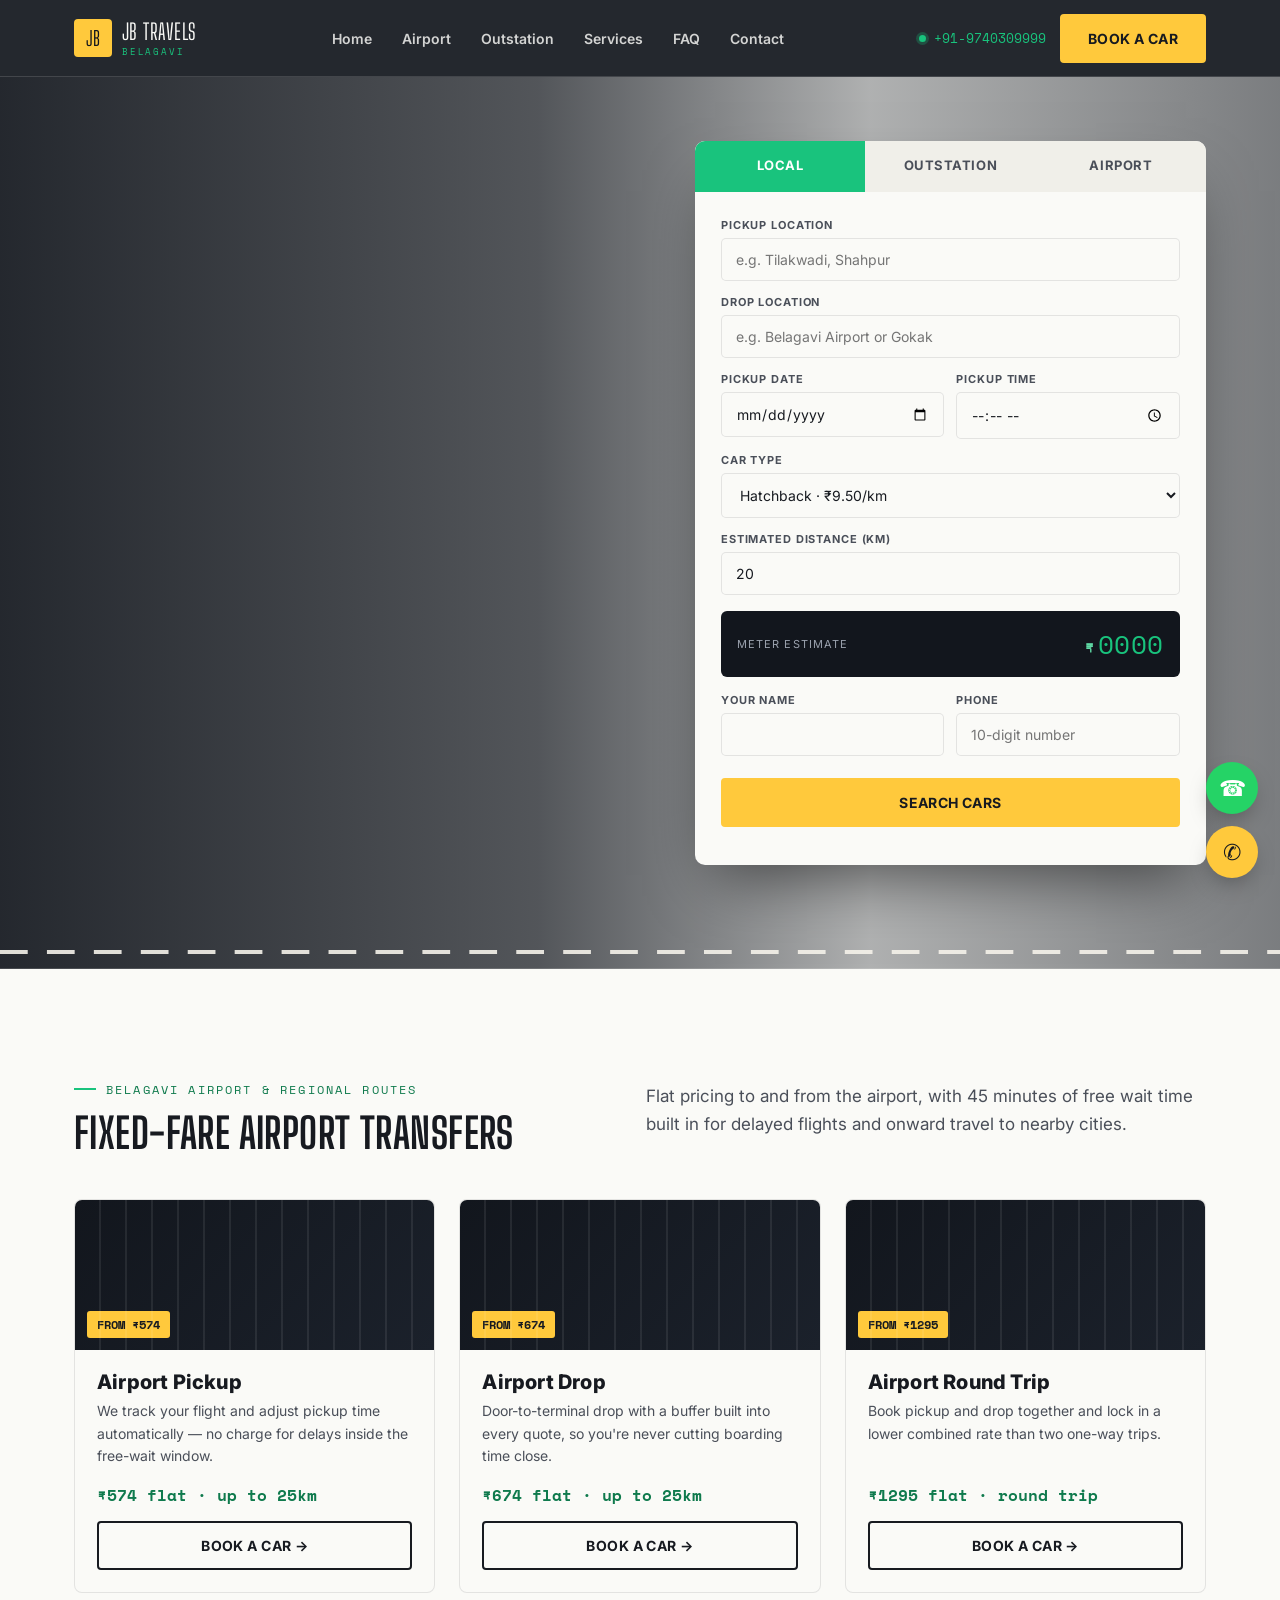
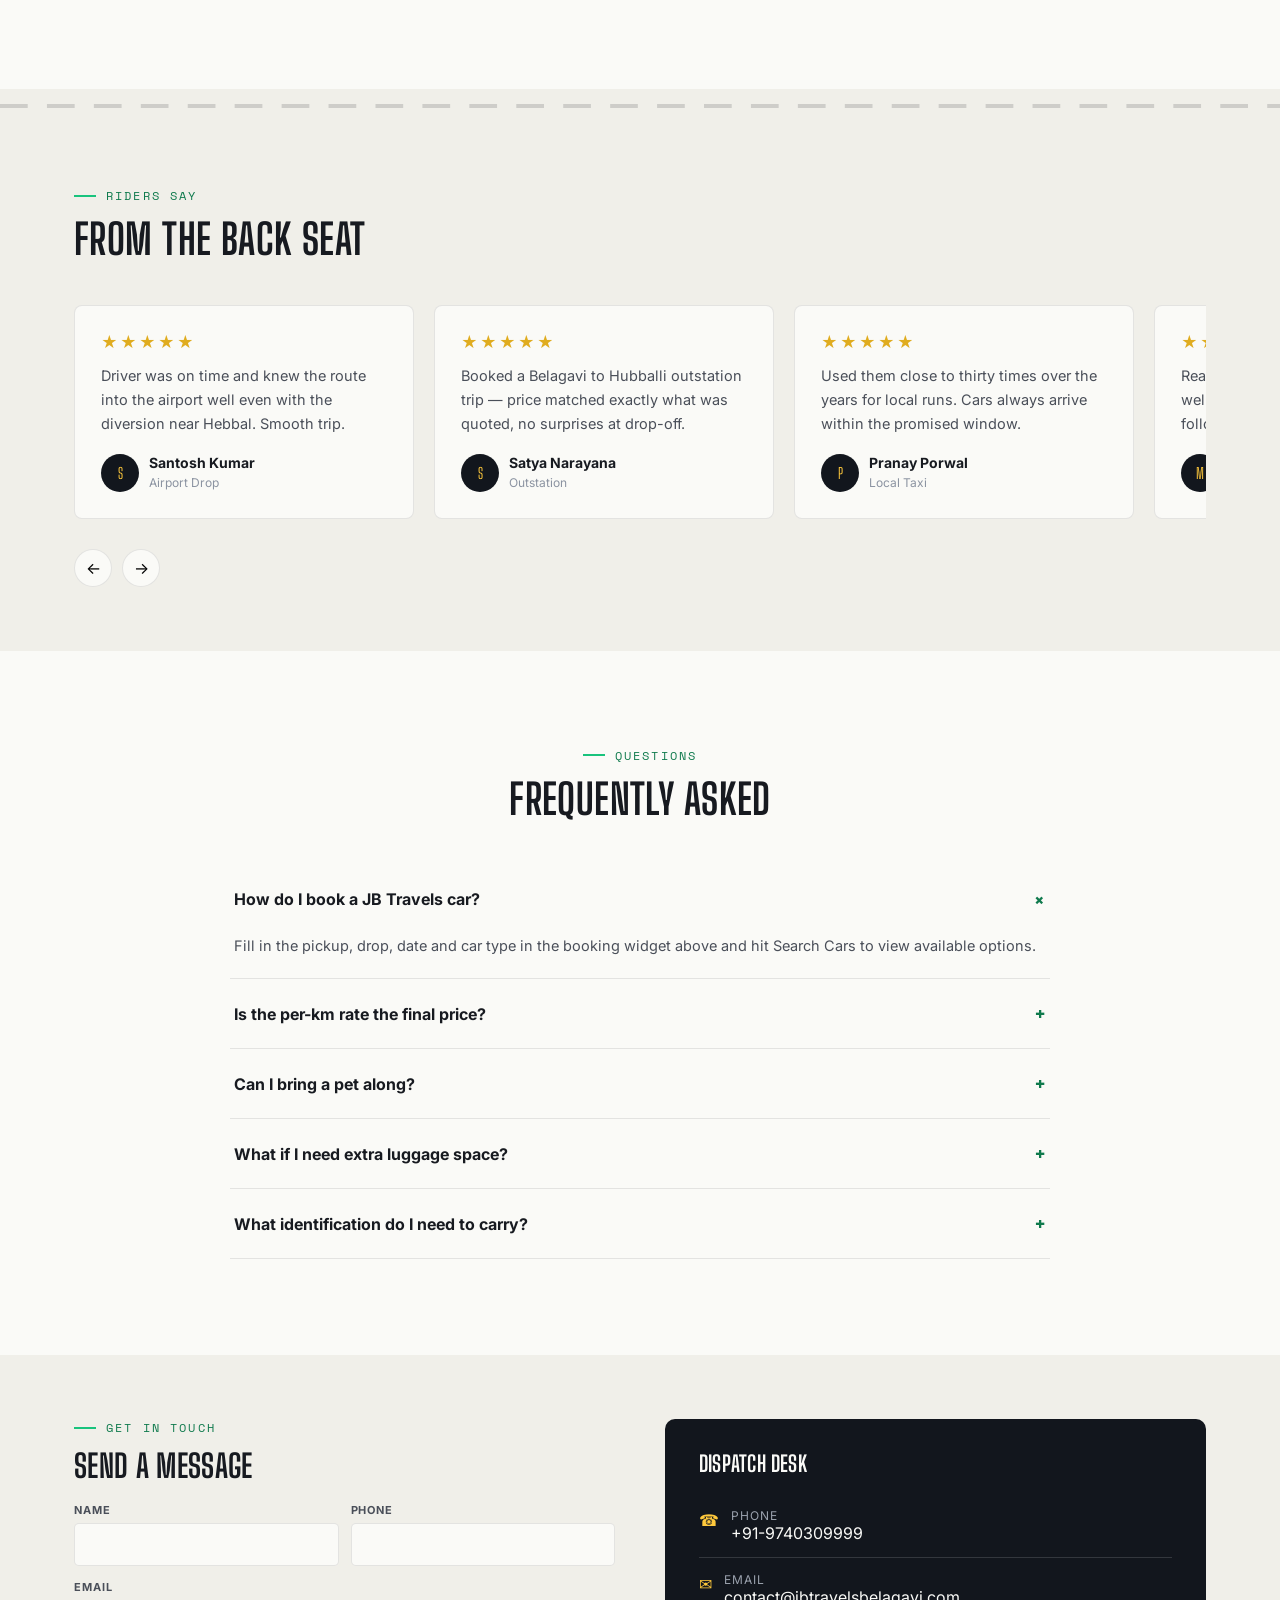
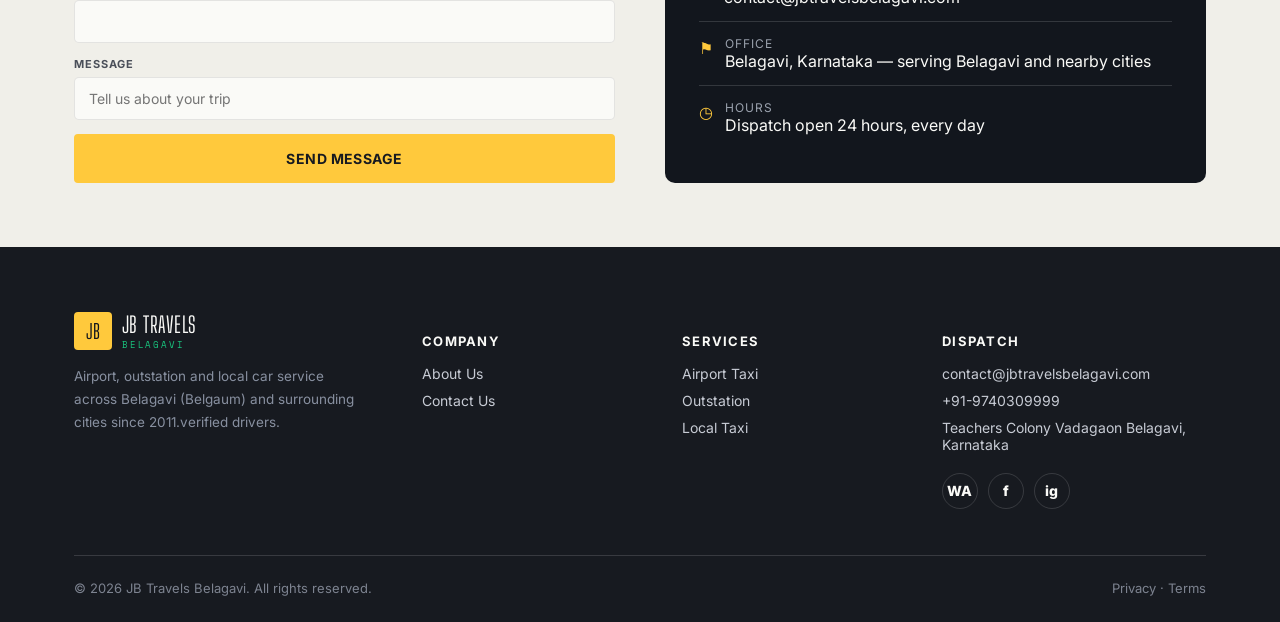
==== index.html @ 59aa7890 "pages created" ====
<!DOCTYPE html>
<html lang="en">
<head>
<meta charset="UTF-8">
<meta name="viewport" content="width=device-width, initial-scale=1.0">
<title>JB Travels Belagavi — Airport, Outstation &amp; Local Car Service in Belagavi (Belgaum)</title>
<meta name="description" content="Book reliable airport pickup &amp; drop, outstation car rides and local travel across Belagavi (Belgaum) and nearby cities like Gokak, Nipani, Khanapur, Hubballi and Dharwad.">
<link rel="preconnect" href="https://fonts.googleapis.com">
<link href="https://fonts.googleapis.com/css2?family=Big+Shoulders+Display:wght@600;800&family=Inter:wght@400;500;600;700;800&family=Space+Mono:wght@400;700&display=swap" rel="stylesheet">
<link rel="stylesheet" href="assets/css/app.css">
</head>
<body>

<!-- ===================== HEADER ===================== -->
<header class="site-header">
  <div class="wrap">
    <a class="logo" href="#top">
      <span class="mark">JB</span>
      <span class="word">JB TRAVELS <small>BELAGAVI</small></span>
    </a>
    <nav class="nav-links" id="navLinks">
      <a href="#top">Home</a>
      <a href="#airport">Airport</a>
      <a href="#outstation">Outstation</a>
      <!-- <a href="#fleet">Fleet</a>
      <a href="#offers">Offers</a> -->
      <a href="pages/services.html">Services</a>
      <a href="pages/faq.html">FAQ</a>
      <a href="pages/contact.html">Contact</a>
    </nav>
    <div class="header-cta">
      <div class="phone-pill"><span class="dot"></span> +91-9740309999</div>
      <a class="btn btn-yellow" href="#book">Book a Car</a>
    </div>
    <button class="nav-toggle" id="navToggle" aria-label="Toggle menu">☰</button>
  </div>
</header>

<!-- ===================== HERO / BOOKING METER ===================== -->
 <section class="hero" id="top">
  <div class="wrap hero-grid">
    <div> 
      <!-- <div class="eyebrow" style="color:var(--yellow)">Since 2011 · Belagavi &amp; nearby cities</div>
      <h1>Every ride, <em>comfortably</em> priced. Nothing hidden.</h1>
      <p class="lede">Airport transfers, outstation trips and local car rides across Belagavi (Belgaum) and nearby cities — priced by the kilometre, tracked door to door, driven by people who know the region.</p>
      <div style="display:flex; gap:14px; flex-wrap:wrap;">
        <a href="#book" class="btn btn-yellow">Get a Fare Estimate</a>
        <a href="tel:08046844684" class="btn btn-ghost on-dark">Call Dispatch →</a>
      </div>
      <div class="hero-stats">
        <div><strong>13+</strong><span>Years on the road</span></div>
        <div><strong>240k+</strong><span>Trips completed</span></div>
        <div><strong>24×7</strong><span>Dispatch &amp; support</span></div>
      </div> -->
    </div> 

    <div class="meter-card" id="book">
      <div class="meter-tabs" id="meterTabs">
        <button class="active" data-tab="local">Local</button>
        <button data-tab="outstation">Outstation</button>
        <button data-tab="airport">Airport</button>
      </div>
      <form class="meter-body" id="bookingForm">
        <input type="hidden" name="trip_type" id="tripType" value="local">

        <div class="field">
          <label for="pickup">Pickup location</label>
          <input type="text" id="pickup" name="pickup" placeholder="e.g. Tilakwadi, Shahpur" required>
        </div>
        <div class="field">
          <label for="drop">Drop location</label>
          <input type="text" id="drop" name="drop" placeholder="e.g. Belagavi Airport or Gokak" required>
        </div>
        <div class="field-row">
          <div class="field">
            <label for="date">Pickup date</label>
            <input type="date" id="date" name="date" required>
          </div>
          <div class="field">
            <label for="time">Pickup time</label>
            <input type="time" id="time" name="time" required>
          </div>
        </div>
        <div class="field">
          <label for="cabType">Car type</label>
          <select id="cabType" name="cab_type">
            <option value="hatchback">Hatchback · ₹9.50/km</option>
            <option value="sedan">Sedan · ₹10.50/km</option>
            <option value="suv">SUV · ₹16.00/km</option>
          </select>
        </div>
        <div class="field">
          <label for="km">Estimated distance (km)</label>
          <input type="number" id="km" name="km" min="1" placeholder="e.g. 32" value="20">
        </div>

        <div class="fare-readout">
          <span class="label">Meter estimate</span>
          <span class="digits" id="fareDigits">0000</span>
        </div>

        <div class="field-row">
          <div class="field"><label for="name">Your name</label><input type="text" id="name" name="name" required></div>
          <div class="field"><label for="phone">Phone</label><input type="tel" id="phone" name="phone" pattern="[0-9]{10}" placeholder="10-digit number" required></div>
        </div>

        <div class="booking-actions">
          <button type="button" id="searchCars" class="btn btn-yellow btn-block">SEARCH CARS</button>
        </div>
        <div class="form-msg" id="bookingMsg"></div>
        <div id="searchResults" style="margin-top:14px;"></div>
      </form>
    </div>
  </div>

  <div class="road-divider">
    <svg preserveAspectRatio="none" viewBox="0 0 1200 34"><line x1="0" y1="17" x2="1200" y2="17" stroke="#f5f2ea" stroke-width="4" stroke-dasharray="26 18" opacity="0.9"/></svg>
  </div>
</section>

<!-- ===================== USP STRIP ===================== -->
<!-- <section class="usp-strip">
  <div class="wrap usp-grid">
    <div class="usp-item">
      <div class="num">01</div>
      <h4>Verified drivers</h4>
      <p>Every driver passes a police background check and route-knowledge screening before they get behind the wheel.</p>
    </div>
    <div class="usp-item">
      <div class="num">02</div>
      <h4>Pay for the road, not the guess</h4>
      <p>Fares are calculated on actual kilometres travelled — no surge pricing, no last-minute add-ons.</p>
    </div>
    <div class="usp-item">
      <div class="num">03</div>
      <h4>Tracked, every kilometre</h4>
      <p>Live location sharing and a 24×7 dispatch line, so someone always knows exactly where your ride is.</p>
    </div>
  </div>
</section> -->

<!-- ===================== AIRPORT ROUTES ===================== -->
<section class="section" id="airport">
  <div class="wrap">
    <div class="section-head">
      <div>
        <div class="eyebrow">Belagavi Airport &amp; regional routes</div>
        <h2>Fixed-fare airport transfers</h2>
      </div>
      <p class="lede">Flat pricing to and from the airport, with 45 minutes of free wait time built in for delayed flights and onward travel to nearby cities.</p>
    </div>
    <div class="route-grid">
      <div class="route-card">
        <div class="thumb"><span class="tag">FROM ₹574</span></div>
        <div class="body">
          <h3>Airport Pickup</h3>
          <p>We track your flight and adjust pickup time automatically — no charge for delays inside the free-wait window.</p>
          <div class="price">₹574 flat · up to 25km</div>
          <a class="btn btn-ghost" href="#book">Book a Car →</a>
        </div>
      </div>
      <div class="route-card">
        <div class="thumb"><span class="tag">FROM ₹674</span></div>
        <div class="body">
          <h3>Airport Drop</h3>
          <p>Door-to-terminal drop with a buffer built into every quote, so you're never cutting boarding time close.</p>
          <div class="price">₹674 flat · up to 25km</div>
          <a class="btn btn-ghost" href="#book">Book a Car →</a>
        </div>
      </div>
      <div class="route-card">
        <div class="thumb"><span class="tag">FROM ₹1295</span></div>
        <div class="body">
          <h3>Airport Round Trip</h3>
          <p>Book pickup and drop together and lock in a lower combined rate than two one-way trips.</p>
          <div class="price">₹1295 flat · round trip</div>
          <a class="btn btn-ghost" href="#book">Book a Car →</a>
        </div>
      </div>
    </div>
  </div>
</section>

<div class="road-divider" style="background:var(--paper-2)">
  <svg preserveAspectRatio="none" viewBox="0 0 1200 34"><line x1="0" y1="17" x2="1200" y2="17" stroke="#12161d" stroke-width="4" stroke-dasharray="26 18" opacity="0.15"/></svg>
</div>

<!-- ===================== HOW WE SERVE ===================== -->
<!-- <section class="section section-tight" style="background:var(--paper-2)">
  <div class="wrap">
    <div class="section-head">
      <div><div class="eyebrow">Four steps, in order</div><h2>How a JB Travels booking runs</h2></div>
    </div>
    <div class="serve-list">
      <div class="serve-item"><h4>Quote the fare</h4><p>Enter pickup, drop and car type — the meter above shows an estimate before you confirm anything.</p></div>
      <div class="serve-item"><h4>Confirm &amp; get a driver</h4><p>A verified driver is assigned and their number is shared with you within minutes.</p></div>
      <div class="serve-item"><h4>Track the ride</h4><p>Share your live trip link with family — dispatch can see the route in real time too.</p></div>
      <div class="serve-item"><h4>Pay what the meter shows</h4><p>Settle by cash, UPI or card for exactly the distance travelled. No renegotiating at the door.</p></div>
    </div>
  </div>
</section> -->

<!-- ===================== FLEET ===================== -->
<!-- <section class="section" id="fleet">
  <div class="wrap">
    <div class="section-head">
      <div><div class="eyebrow">The fleet</div><h2>Pick a car for the trip</h2></div>
      <p class="lede">Three classes, one transparent per-kilometre rate on each.</p>
    </div>
    <div class="fleet-grid">
      <div class="plate-card">
        <span class="silhouette">01</span>
        <h3>Hatchback</h3>
        <p>Nimble city car for solo travellers or a couple, best suited to short local hops.</p>
        <div class="rate"><span class="amt">₹9.50</span><span class="per">per km</span></div>
      </div>
      <div class="plate-card">
        <span class="silhouette">02</span>
        <h3>Sedan</h3>
        <p>Room for four with luggage — the standard pick for airport runs and family outings.</p>
        <div class="rate"><span class="amt">₹10.50</span><span class="per">per km</span></div>
      </div>
      <div class="plate-card">
        <span class="silhouette">03</span>
        <h3>SUV</h3>
        <p>Seats up to seven with generous boot space — built for group outstation trips.</p>
        <div class="rate"><span class="amt">₹16.00</span><span class="per">per km</span></div>
      </div>
    </div>
  </div>
</section> -->

<!-- ===================== OFFERS / PACKAGES ===================== -->
<!-- <section class="section section-tight" style="background:var(--paper-2)" id="offers">
  <div class="wrap">
    <div class="section-head">
      <div><div class="eyebrow">Plans &amp; packages</div><h2>Ways to save on the road</h2></div>
    </div>
    <div class="offer-grid">
      <div class="offer-card">
        <div class="img" style="background-image:linear-gradient(135deg,#1b212b,#12161d)"><span class="ribbon">SAVE ₹3,600</span></div>
        <div class="body">
          <h3>Outstation, one permit charge</h3>
          <p>Book a one-way outstation trip and we absorb the return-permit cost that other operators pass on to you.</p>
          <a class="btn btn-ghost" href="#outstation">See routes →</a>
        </div>
      </div>
      <div class="offer-card">
        <div class="img" style="background-image:linear-gradient(135deg,#1b212b,#12161d)"><span class="ribbon">EARLY BIRD</span></div>
        <div class="body">
          <h3>Airport rides, 4–7:45 AM</h3>
          <p>One-way trips from the airport within 35km start from ₹475 during the early-morning window.</p>
          <a class="btn btn-ghost" href="#airport">See fares →</a>
        </div>
      </div>
      <div class="offer-card">
        <div class="img" style="background-image:linear-gradient(135deg,#1b212b,#12161d)"><span class="ribbon">WEEKENDER</span></div>
        <div class="body">
          <h3>Holiday packages</h3>
          <p>Round-trip outstation packages to nearby towns and cities around Belagavi, priced up front.</p>
          <a class="btn btn-ghost" href="#outstation">Plan a trip →</a>
        </div>
      </div>
    </div>
  </div>
</section> -->

<!-- ===================== ABOUT + ADVANTAGE ===================== -->
<!-- <section class="section" id="outstation">
  <div class="wrap about-grid">
    <div class="about-art">
      <div class="meterface">
        <span class="big" id="aboutMeter">240,318</span>
        <span class="small">Trips on the meter since 2011</span>
      </div>
    </div>
    <div>
      <div class="eyebrow">Who's driving</div>
      <h2 style="font-size:36px; text-transform:uppercase;">Belagavi's car service, run like it should be</h2>
      <p class="lede" style="max-width:none; margin-top:16px;">JB Travels Belagavi has been moving people across Belagavi and the surrounding cities since 2011 — hatchbacks, sedans and SUVs, driven by locals who know the routes, the towns and the road conditions. We built the business around one idea: the fare on the meter is the fare you pay.</p>
      <div class="adv-grid">
        <div class="adv-chip"><span class="tick">✓</span> Flexi pricing</div>
        <div class="adv-chip"><span class="tick">✓</span> Transparent billing</div>
        <div class="adv-chip"><span class="tick">✓</span> No hidden charges</div>
        <div class="adv-chip"><span class="tick">✓</span> 24×7 dispatch</div>
        <div class="adv-chip"><span class="tick">✓</span> Live trip tracking</div>
        <div class="adv-chip"><span class="tick">✓</span> Free cancellation</div>
      </div>
    </div>
  </div>
</section> -->

<!-- ===================== TESTIMONIALS ===================== -->
<section class="section section-tight" style="background:var(--paper-2)">
  <div class="wrap">
    <div class="section-head"><div><div class="eyebrow">Riders say</div><h2>From the back seat</h2></div></div>
    <div class="testi-track" id="testiTrack">
      <div class="testi-card"><div class="stars">★★★★★</div><p>Driver was on time and knew the route into the airport well even with the diversion near Hebbal. Smooth trip.</p><div class="who"><div class="avatar">S</div><div><strong>Santosh Kumar</strong><span>Airport Drop</span></div></div></div>
      <div class="testi-card"><div class="stars">★★★★★</div><p>Booked a Belagavi to Hubballi outstation trip — price matched exactly what was quoted, no surprises at drop-off.</p><div class="who"><div class="avatar">S</div><div><strong>Satya Narayana</strong><span>Outstation</span></div></div></div>
      <div class="testi-card"><div class="stars">★★★★★</div><p>Used them close to thirty times over the years for local runs. Cars always arrive within the promised window.</p><div class="who"><div class="avatar">P</div><div><strong>Pranay Porwal</strong><span>Local Taxi</span></div></div></div>
      <div class="testi-card"><div class="stars">★★★★★</div><p>Reasonable pricing and the driver was well mannered — the support team followed up after the ride too.</p><div class="who"><div class="avatar">M</div><div><strong>Meghana Gowda</strong><span>Local Taxi</span></div></div></div>
    </div>
    <div class="testi-nav">
      <button id="testiPrev" aria-label="Previous">←</button>
      <button id="testiNext" aria-label="Next">→</button>
    </div>
  </div>
</section>

<!-- ===================== FAQ ===================== -->
<section class="section" id="faq">
  <div class="wrap">
    <div class="section-head center" style="display:block;">
      <div class="eyebrow" style="justify-content:center;">Questions</div>
      <h2>Frequently asked</h2>
    </div>
    <div class="faq-list" id="faqList">
      <div class="faq-item open">
        <button class="faq-q">How do I book a JB Travels car?<span class="plus">+</span></button>
        <div class="faq-a"><p>Fill in the pickup, drop, date and car type in the booking widget above and hit Search Cars to view available options.</p></div>
      </div>
      <div class="faq-item">
        <button class="faq-q">Is the per-km rate the final price?<span class="plus">+</span></button>
        <div class="faq-a"><p>Yes for local and outstation trips billed by distance. Airport pickup, drop and round-trip routes are flat-fare and shown up front on the Airport section.</p></div>
      </div>
      <div class="faq-item">
        <button class="faq-q">Can I bring a pet along?<span class="plus">+</span></button>
        <div class="faq-a"><p>Small pets are welcome — just mention it while booking so we can assign a car and driver comfortable with that.</p></div>
      </div>
      <div class="faq-item">
        <button class="faq-q">What if I need extra luggage space?<span class="plus">+</span></button>
        <div class="faq-a"><p>Let dispatch know ahead of time and we'll assign an SUV or a sedan with a roof carrier for the trip.</p></div>
      </div>
      <div class="faq-item">
        <button class="faq-q">What identification do I need to carry?<span class="plus">+</span></button>
        <div class="faq-a"><p>Any valid government-issued photo ID is accepted for outstation and airport trips.</p></div>
      </div>
    </div>
  </div>
</section>

<!-- ===================== CONTACT ===================== -->
<section class="section section-tight" style="background:var(--paper-2)" id="contact">
  <div class="wrap contact-grid">
    <div>
      <div class="eyebrow">Get in touch</div>
      <h2 style="font-size:32px; text-transform:uppercase; margin-bottom:20px;">Send a message</h2>
      <form class="contact-form" id="contactForm">
        <div class="field-row">
          <div class="field"><label for="cName">Name</label><input type="text" id="cName" name="name" required></div>
          <div class="field"><label for="cPhone">Phone</label><input type="tel" id="cPhone" name="phone" pattern="[0-9]{10}" required></div>
        </div>
        <div class="field"><label for="cEmail">Email</label><input type="email" id="cEmail" name="email" required></div>
        <div class="field"><label for="cMsg">Message</label><input type="text" id="cMsg" name="message" placeholder="Tell us about your trip" required></div>
        <button type="submit" class="btn btn-yellow btn-block">Send Message</button>
        <div class="form-msg" id="contactMsg"></div>
      </form>
    </div>
    <div class="contact-info">
      <h3>Dispatch desk</h3>
      <div class="row"><span class="ic">☎</span><div><span>Phone</span>+91-9740309999</div></div>
      <div class="row"><span class="ic">✉</span><div><span>Email</span>contact@jbtravelsbelagavi.com</div></div>
      <div class="row"><span class="ic">⚑</span><div><span>Office</span>Belagavi, Karnataka — serving Belagavi and nearby cities</div></div>
      <div class="row"><span class="ic">◷</span><div><span>Hours</span>Dispatch open 24 hours, every day</div></div>
    </div>
  </div>
</section>

<!-- ===================== FOOTER ===================== -->
<footer class="site-footer">
  <div class="wrap">
    <div class="footer-grid">
      <div>
        <a class="logo" href="#top" style="margin-bottom:14px;">
          <span class="mark">JB</span><span class="word">JB TRAVELS<small>BELAGAVI</small></span>
        </a>
        <p style="font-size:13.5px; color:#8890a0; line-height:1.7; max-width:280px;">Airport, outstation and local car service across Belagavi (Belgaum) and surrounding cities since 2011.verified drivers.</p>
      </div>
      <div>
        <h5>Company</h5>
        <ul><li><a href="pages/about.html">About Us</a></li><li><a href="pages/contact.html">Contact Us</a></li></ul>
      </div>
      <div>
        <h5>Services</h5>
        <ul><li><a href="pages/services.html#airport-taxi">Airport Taxi</a></li><li><a href="pages/services.html#outstation-cabs">Outstation</a></li><li><a href="pages/services.html#local-cabs">Local Taxi</a></li></ul>
      </div>
      <div>
        <h5>Dispatch</h5>
        <ul>
          <li>contact@jbtravelsbelagavi.com</li>
          <li><a href="tel:+919740309999">+91-9740309999</a></li>
          <li>Teachers Colony Vadagaon Belagavi, Karnataka</li>
        </ul>
      </div>
    </div>
    <div class="footer-bottom">
      <span>© 2026 JB Travels Belagavi. All rights reserved.</span>
      <span><a href="pages/privacy-policy.html">Privacy</a> · <a href="pages/terms-and-conditions.html">Terms</a></span>
    </div>
  </div>
</footer>

<div class="float-actions">
  <a class="wa" href="https://wa.me/919606976835" target="_blank" rel="noopener" aria-label="WhatsApp">☎</a>
  <a class="call" href="tel:+919740309999" aria-label="Call">✆</a>
</div>

<script src="assets/js/search.js"></script>
<script src="assets/js/app.js"></script>
</body>
</html>
---- assets/css/app.css ----
/* =========================================================
	 JB TRAVELS BELAGAVI — Design tokens
	 Concept: the car meter. Every price on this page "runs"
	 like a fare on a meter — LCD-green digits, ticket-stub
	 cards, dashed road-line dividers.
	 ========================================================= */
:root{
	--asphalt: #12161d;
	--asphalt-2: #1b212b;
	--paper: #fafaf7;
	--paper-2: #f0efe9;
	--yellow: #ffc93c;
	--yellow-dim: #e0ac1f;
	--meter: #19c37d;
	--meter-dim: #0f7a4d;
	--grey: #8b93a1;
	--ink: #171a20;
	--ink-soft: #4a4f59;
	--line: rgba(23,26,32,0.1);
	--line-light: rgba(255,255,255,0.14);

	--f-display: "Big Shoulders Display", "Archivo Black", sans-serif;
	--f-body: "Inter", -apple-system, sans-serif;
	--f-meter: "Space Mono", monospace;

	--radius: 6px;
	--container: 1180px;
}

*,*::before,*::after{ box-sizing:border-box; }
html{ scroll-behavior:smooth; }
body{
	margin:0;
	font-family:var(--f-body);
	color:var(--ink);
	background:var(--paper);
	-webkit-font-smoothing:antialiased;
	overflow-x:hidden;
}
img{ max-width:100%; display:block; }
a{ color:inherit; text-decoration:none; }
ul{ list-style:none; margin:0; padding:0; }
button{ font-family:inherit; cursor:pointer; }
h1,h2,h3,h4{ margin:0; font-family:var(--f-display); font-weight:700; letter-spacing:0.01em; line-height:1.02; }
.wrap{ max-width:var(--container); margin:0 auto; padding:0 24px; }
.eyebrow{
	font-family:var(--f-meter); font-size:12px; letter-spacing:0.18em; text-transform:uppercase;
	color:var(--meter-dim); display:flex; align-items:center; gap:10px; margin-bottom:14px;
}
.eyebrow::before{ content:""; width:22px; height:2px; background:var(--meter); display:inline-block; }
.section{ padding:96px 0; position:relative; }
.section-tight{ padding:64px 0; }
.center{ text-align:center; }
.lede{ color:var(--ink-soft); font-size:17px; line-height:1.65; max-width:560px; }
.btn{
	display:inline-flex; align-items:center; gap:8px; justify-content:center;
	padding:14px 26px; border-radius:4px; border:2px solid var(--ink);
	font-weight:700; font-size:14px; letter-spacing:0.03em; text-transform:uppercase;
	background:var(--ink); color:var(--paper); transition:transform .18s ease, background .18s ease;
}
.btn:hover{ transform:translateY(-2px); }
.btn-yellow{ background:var(--yellow); border-color:var(--yellow); color:var(--ink); }
.btn-yellow:hover{ background:var(--yellow-dim); }
.btn-ghost{ background:transparent; color:var(--ink); }
.btn-ghost.on-dark{ color:var(--paper); border-color:var(--line-light); }
.btn-block{ width:100%; }

/* ---------- dashed road divider ---------- */
.road-divider{ height:34px; width:100%; overflow:hidden; }
.road-divider svg{ width:100%; height:100%; display:block; }

/* ---------- header ---------- */
.site-header{
	position:sticky; top:0; z-index:50;
	background:rgba(18,22,29,0.92); backdrop-filter:blur(10px);
	border-bottom:1px solid var(--line-light);
}
.site-header .wrap{ display:flex; align-items:center; justify-content:space-between; height:76px; }
.logo{ display:flex; align-items:center; gap:10px; color:var(--paper); }
.logo .mark{
	width:38px; height:38px; border-radius:4px; background:var(--yellow);
	display:flex; align-items:center; justify-content:center;
	font-family:var(--f-display); font-size:20px; color:var(--asphalt);
}
.logo .word{ font-family:var(--f-display); font-size:22px; letter-spacing:0.02em; }
.logo .word small{ display:block; font-family:var(--f-meter); font-size:9px; letter-spacing:0.2em; color:var(--meter); font-weight:400; }
.nav-links{ display:flex; align-items:center; gap:30px; }
.nav-links a{
	color:var(--paper); font-size:14px; font-weight:600; opacity:0.82; position:relative; padding:4px 0;
}
.nav-links a:hover{ opacity:1; }
.header-cta{ display:flex; align-items:center; gap:14px; }
.phone-pill{
	display:flex; align-items:center; gap:8px; color:var(--meter); font-family:var(--f-meter); font-size:13px;
}
.phone-pill .dot{ width:7px; height:7px; border-radius:50%; background:var(--meter); box-shadow:0 0 0 3px rgba(25,195,125,0.25); animation:pulse 1.8s infinite; }
@keyframes pulse{ 50%{ opacity:0.4; } }
.nav-toggle{ display:none; background:none; border:0; color:var(--paper); font-size:26px; }

/* ---------- hero ---------- */
.hero{
	/* Gradient overlay on top of image. Prefer webp, fallback to svg. */
	background:
		linear-gradient(90deg, rgba(18,22,29,0.92) 0%, rgba(18,22,29,0.72) 42%, rgba(18,22,29,0.32) 68%, rgba(18,22,29,0.55) 100%),
		url('../images/hero-woman.jpg'),
		url('../images/hero-woman.jpg');
	background-size: cover;
	background-position: center center;
	background-repeat: no-repeat;
	color:var(--paper);
	padding:64px 0 0;
	position:relative;
}
.hero-grid{ display:grid; grid-template-columns:1.05fr 0.95fr; gap:56px; align-items:center; padding-bottom:70px; }
.hero h1{ font-size:clamp(38px,5vw,64px); color:var(--paper); text-transform:uppercase; }
.hero h1 em{ font-style:normal; color:var(--yellow); }
.hero .lede{ color:#c7cbd4; margin:20px 0 30px; }
.hero-stats{ display:flex; gap:34px; margin-top:38px; }
.hero-stats div strong{ display:block; font-family:var(--f-meter); font-size:26px; color:var(--yellow); }
.hero-stats div span{ font-size:12px; color:#9aa1ad; text-transform:uppercase; letter-spacing:0.08em; }

/* booking widget = the meter */
.meter-card{
	background:var(--paper); border-radius:10px; color:var(--ink);
	box-shadow:0 30px 60px -20px rgba(0,0,0,0.55);
	overflow:hidden;
}
.meter-tabs{ display:flex; background:var(--paper-2); border-radius:var(--radius) var(--radius) 0 0; overflow:hidden; }
.meter-tabs button{
	flex:1; border:0; background:transparent; padding:16px 8px; font-weight:700; font-size:13px;
	text-transform:uppercase; letter-spacing:0.04em; color:var(--ink-soft); border-bottom:3px solid transparent;
}
.meter-tabs button.active{ background:var(--meter); color:#fff; border-bottom-color:var(--meter); }
.btn-meter{ background:var(--meter); border-color:var(--meter); color:#fff; }
.btn-meter:hover{ background:var(--meter-dim); border-color:var(--meter-dim); }
.meter-body{ padding:26px 26px 24px; }
.meter-heading{ font-family:var(--f-display); font-size:20px; font-weight:800; color:var(--ink); margin-bottom:16px; }
.field{ margin-bottom:14px; }
.field label{ display:block; font-size:11px; text-transform:uppercase; letter-spacing:0.08em; color:var(--ink-soft); margin-bottom:6px; font-weight:700; }
.field input, .field select{
	width:100%; padding:12px 14px; border:1.5px solid var(--line); border-radius:5px; font-size:14px;
	font-family:inherit; background:var(--paper); color:var(--ink);
}
.field input:focus, .field select:focus{ outline:2px solid var(--meter); outline-offset:1px; border-color:var(--meter); }
.field-row{ display:grid; grid-template-columns:1fr 1fr; gap:12px; }

.fare-readout{
	display:flex; align-items:center; justify-content:space-between;
	background:var(--asphalt); border-radius:6px; padding:14px 16px; margin:16px 0;
}
.fare-readout .label{ font-size:11px; color:#9aa1ad; text-transform:uppercase; letter-spacing:0.1em; }
.fare-readout .digits{ font-family:var(--f-meter); font-size:26px; color:var(--meter); letter-spacing:0.02em; }
.fare-readout .digits::before{ content:"₹"; font-size:18px; margin-right:2px; color:#5fd9a4; }
.booking-actions{ margin-top:8px; }
.booking-actions .btn{ min-height:48px; }

/* ---------- USP strip ---------- */
.usp-strip{ background:var(--paper-2); border-top:1px solid var(--line); border-bottom:1px solid var(--line); }
.usp-grid{ display:grid; grid-template-columns:repeat(3,1fr); gap:0; }
.usp-item{ padding:34px 30px; border-left:1px solid var(--line); }
.usp-item:first-child{ border-left:0; }
.usp-item .num{ font-family:var(--f-meter); color:var(--meter-dim); font-size:12px; }
.usp-item h4{ font-size:19px; margin:8px 0 8px; font-family:var(--f-body); font-weight:800; }
.usp-item p{ color:var(--ink-soft); font-size:14px; line-height:1.6; margin:0; }

/* ---------- section headers ---------- */
.section-head{ display:flex; justify-content:space-between; align-items:flex-end; gap:30px; margin-bottom:44px; }
.section-head h2{ font-size:clamp(28px,3.4vw,42px); text-transform:uppercase; }

/* ---------- airport route cards ---------- */
.route-grid{ display:grid; grid-template-columns:repeat(3,1fr); gap:24px; }
.route-card{
	background:var(--paper); border:1px solid var(--line); border-radius:8px; overflow:hidden;
	display:flex; flex-direction:column; transition:box-shadow .2s ease, transform .2s ease;
}
.route-card:hover{ transform:translateY(-4px); box-shadow:0 20px 40px -24px rgba(0,0,0,0.35); }
.route-card .thumb{ height:150px; background:linear-gradient(135deg,var(--asphalt),var(--asphalt-2)); position:relative; }
.route-card .thumb::after{
	content:""; position:absolute; inset:0;
	background-image:repeating-linear-gradient(90deg, transparent 0 24px, rgba(255,255,255,0.08) 24px 26px);
}
.route-card .thumb .tag{
	position:absolute; bottom:12px; left:12px; background:var(--yellow); color:var(--ink);
	font-family:var(--f-meter); font-size:12px; font-weight:700; padding:5px 10px; border-radius:3px;
}
.route-card .body{ padding:22px; flex:1; display:flex; flex-direction:column; }
.route-card h3{ font-size:20px; font-family:var(--f-body); font-weight:800; margin-bottom:8px; text-transform:none; }
.route-card p{ color:var(--ink-soft); font-size:14px; line-height:1.6; flex:1; margin:0 0 16px; }
.route-card .price{ font-family:var(--f-meter); color:var(--meter-dim); font-weight:700; margin-bottom:14px; }

/* ---------- how we serve (numbered, real sequence) ---------- */
.serve-list{ counter-reset:serve; display:grid; grid-template-columns:repeat(4,1fr); gap:0; border-top:1px solid var(--line); }
.serve-item{ counter-increment:serve; padding:30px 26px; border-right:1px solid var(--line); position:relative; }
.serve-item:last-child{ border-right:0; }
.serve-item::before{
	content:counter(serve,decimal-leading-zero); font-family:var(--f-meter); font-size:13px; color:var(--meter-dim);
	display:block; margin-bottom:12px;
}
.serve-item h4{ font-size:17px; font-family:var(--f-body); font-weight:800; margin-bottom:8px; }
.serve-item p{ font-size:13.5px; color:var(--ink-soft); line-height:1.6; margin:0; }

/* ---------- fleet / plate cards ---------- */
.fleet-grid{ display:grid; grid-template-columns:repeat(3,1fr); gap:24px; }
.plate-card{
	background:var(--ink); color:var(--paper); border-radius:8px; padding:28px; position:relative; overflow:hidden;
}
.plate-card::before{
	content:""; position:absolute; top:0; left:0; right:0; height:6px; background:var(--yellow);
}
.plate-card .silhouette{ font-family:var(--f-display); font-size:56px; color:rgba(255,255,255,0.08); position:absolute; right:14px; top:20px; }
.plate-card h3{ font-size:24px; text-transform:uppercase; margin-bottom:6px; }
.plate-card p{ color:#b9bfc9; font-size:13.5px; line-height:1.6; margin:0 0 20px; max-width:220px; }
.plate-card .rate{ display:flex; align-items:baseline; gap:6px; border-top:1px dashed rgba(255,255,255,0.25); padding-top:16px; }
.plate-card .rate .amt{ font-family:var(--f-meter); font-size:22px; color:var(--meter); }
.plate-card .rate .per{ font-size:12px; color:#9aa1ad; }

/* ---------- offer banners ---------- */
.offer-grid{ display:grid; grid-template-columns:repeat(3,1fr); gap:24px; }
.offer-card{ border-radius:8px; overflow:hidden; background:var(--paper); border:1px solid var(--line); }
.offer-card .img{ height:190px; background-size:cover; background-position:center; position:relative; }
.offer-card .img .ribbon{
	position:absolute; top:14px; left:0; background:var(--meter); color:#042015; font-family:var(--f-meter);
	font-size:11px; font-weight:700; padding:5px 12px 5px 14px; letter-spacing:0.04em;
}
.offer-card .body{ padding:20px; }
.offer-card h3{ font-family:var(--f-body); font-size:18px; font-weight:800; margin-bottom:8px; text-transform:none; }
.offer-card p{ color:var(--ink-soft); font-size:13.5px; line-height:1.6; margin:0 0 16px; }

/* ---------- about + advantages ---------- */
.about-grid{ display:grid; grid-template-columns:0.9fr 1.1fr; gap:60px; align-items:center; }
.about-art{ aspect-ratio:4/3; border-radius:10px; background:linear-gradient(135deg,var(--asphalt),var(--asphalt-2)); position:relative; overflow:hidden; }
.about-art .meterface{ position:absolute; inset:24px; border:2px solid rgba(255,201,60,0.3); border-radius:8px; display:flex; flex-direction:column; align-items:center; justify-content:center; gap:6px; }
.about-art .meterface .big{ font-family:var(--f-meter); color:var(--meter); font-size:44px; }
.about-art .meterface .small{ font-family:var(--f-meter); color:#9aa1ad; font-size:11px; letter-spacing:0.15em; text-transform:uppercase; }
.adv-grid{ display:grid; grid-template-columns:repeat(3,1fr); gap:14px; margin-top:28px; }
.adv-chip{
	border:1.5px solid var(--line); border-radius:6px; padding:14px 12px; font-size:13px; font-weight:700;
	display:flex; align-items:center; gap:8px;
}
.adv-chip .tick{ color:var(--meter); }

/* ---------- testimonials ---------- */
.testi-track{ display:flex; gap:20px; overflow-x:auto; scroll-snap-type:x mandatory; padding-bottom:10px; scrollbar-width:none; }
.testi-track::-webkit-scrollbar{ display:none; }
.testi-card{
	min-width:340px; scroll-snap-align:start; background:var(--paper); border:1px solid var(--line); border-radius:8px; padding:26px;
}
.testi-card .stars{ color:var(--yellow-dim); letter-spacing:2px; margin-bottom:12px; }
.testi-card p{ color:var(--ink-soft); font-size:14.5px; line-height:1.65; margin:0 0 18px; }
.testi-card .who{ display:flex; align-items:center; gap:10px; }
.testi-card .avatar{ width:38px; height:38px; border-radius:50%; background:var(--asphalt); color:var(--yellow); display:flex; align-items:center; justify-content:center; font-family:var(--f-display); font-size:15px; }
.testi-card .who strong{ display:block; font-size:14px; }
.testi-card .who span{ font-size:12px; color:var(--grey); }
.testi-nav{ display:flex; gap:10px; margin-top:20px; }
.testi-nav button{ width:38px; height:38px; border-radius:50%; border:1.5px solid var(--line); background:var(--paper); font-size:16px; }
.testi-nav button:hover{ background:var(--ink); color:var(--paper); border-color:var(--ink); }

/* ---------- FAQ ---------- */
.faq-list{ max-width:820px; margin:0 auto; }
.faq-item{ border-bottom:1px solid var(--line); }
.faq-q{
	width:100%; text-align:left; background:none; border:0; padding:20px 4px; display:flex; justify-content:space-between;
	align-items:center; font-size:16px; font-weight:700; color:var(--ink);
}
.faq-q .plus{ font-family:var(--f-meter); color:var(--meter-dim); font-size:20px; transition:transform .2s ease; }
.faq-item.open .plus{ transform:rotate(45deg); }
.faq-a{ max-height:0; overflow:hidden; transition:max-height .28s ease; }
.faq-item.open .faq-a{ max-height:220px; }
.faq-a p{ padding:0 4px 20px; color:var(--ink-soft); font-size:14.5px; line-height:1.7; margin:0; }

/* ---------- contact ---------- */
.contact-grid{ display:grid; grid-template-columns:1fr 1fr; gap:50px; }
.contact-form .field-row{ grid-template-columns:1fr 1fr; }
.contact-info{ background:var(--asphalt); color:var(--paper); border-radius:10px; padding:34px; }
.contact-info h3{ font-size:22px; text-transform:uppercase; margin-bottom:18px; }
.contact-info .row{ display:flex; gap:12px; padding:14px 0; border-bottom:1px solid var(--line-light); }
.contact-info .row:last-of-type{ border-bottom:0; }
.contact-info .row .ic{ color:var(--yellow); font-family:var(--f-meter); }
.contact-info .row div span{ display:block; font-size:12px; color:#9aa1ad; text-transform:uppercase; letter-spacing:0.08em; }
.form-msg{ margin-top:12px; font-size:13.5px; font-weight:600; padding:10px 14px; border-radius:5px; display:none; }
.form-msg.ok{ display:block; background:rgba(25,195,125,0.12); color:var(--meter-dim); }
.form-msg.err{ display:block; background:rgba(220,60,60,0.1); color:#c23b3b; }

/* ---------- footer ---------- */
.site-footer{ background:var(--ink); color:#c7cbd4; padding:64px 0 26px; }
.footer-grid{ display:grid; grid-template-columns:1.4fr 1fr 1fr 1.2fr; gap:40px; margin-bottom:46px; }
.footer-grid h5{ color:var(--paper); font-size:13px; text-transform:uppercase; letter-spacing:0.1em; margin-bottom:16px; }
.footer-grid li{ margin-bottom:10px; font-size:14px; }
.footer-grid a:hover{ color:var(--yellow); }
.footer-bottom{ border-top:1px solid var(--line-light); padding-top:24px; display:flex; justify-content:space-between; font-size:13px; color:#7d8390; }
.footer-bottom a:hover{ color:var(--yellow); }

/* ---------- internal pages ---------- */
.page-hero{ background:var(--asphalt); color:var(--paper); padding:82px 0 74px; }
.page-hero h1{ max-width:760px; font-size:clamp(42px,6vw,72px); text-transform:uppercase; }
.page-hero p{ max-width:650px; color:#c7cbd4; font-size:17px; line-height:1.7; margin:20px 0 0; }
.page-content{ padding:76px 0 96px; }
.content-narrow{ max-width:820px; margin:0 auto; }
.content-narrow h2{ font-size:30px; text-transform:uppercase; margin:42px 0 14px; }
.content-narrow h2:first-child{ margin-top:0; }
.content-narrow h3{ font-family:var(--f-body); font-size:18px; margin:28px 0 8px; }
.content-narrow p, .content-narrow li{ color:var(--ink-soft); font-size:15px; line-height:1.75; }
.content-narrow ul{ list-style:disc; padding-left:22px; margin:10px 0 20px; }
.content-narrow a{ color:var(--meter-dim); text-decoration:underline; }
.service-grid{ display:grid; grid-template-columns:repeat(2,1fr); gap:20px; }
.service-card{ background:var(--paper-2); border-top:4px solid var(--meter); padding:28px; }
.service-card .service-icon{ width:72px; height:72px; display:flex; align-items:center; justify-content:center; margin-bottom:22px; border-radius:50%; color:#fff; font-size:34px; font-family:var(--f-display); font-weight:800; }
.service-card:nth-child(1){ border-top-color:#168aad; }
.service-card:nth-child(1) .service-icon{ background:#168aad; }
.service-card:nth-child(2){ border-top-color:#f08a24; }
.service-card:nth-child(2) .service-icon{ background:#f08a24; }
.service-card:nth-child(3){ border-top-color:#7b61a8; }
.service-card:nth-child(3) .service-icon{ background:#7b61a8; }
.service-card:nth-child(4){ border-top-color:#e05263; }
.service-card:nth-child(4) .service-icon{ background:#e05263; }
.service-card:nth-child(5){ border-top-color:#2a9d8f; }
.service-card:nth-child(5) .service-icon{ background:#2a9d8f; }
.service-card:nth-child(6){ border-top-color:#d08b2f; }
.service-card:nth-child(6) .service-icon{ background:#d08b2f; }
.service-card h2{ font-size:26px; text-transform:uppercase; margin-bottom:10px; }
.service-card p{ color:var(--ink-soft); font-size:15px; line-height:1.7; margin:0; }
.page-intro{ max-width:720px; color:var(--ink-soft); font-size:17px; line-height:1.7; margin-bottom:38px; }
.page-nav{ display:flex; flex-wrap:wrap; gap:12px; margin-top:28px; }
.page-nav a{ border:1px solid var(--line); padding:10px 14px; font-size:13px; font-weight:700; text-transform:uppercase; }
.page-nav a:hover{ border-color:var(--meter); color:var(--meter-dim); }
.footer-social{ display:flex; gap:10px; margin-top:20px; }
.footer-social a{ width:36px; height:36px; display:flex; align-items:center; justify-content:center; border:1px solid var(--line-light); border-radius:50%; color:var(--paper); font-size:14px; font-weight:800; }
.footer-social a:hover{ background:var(--yellow); border-color:var(--yellow); color:var(--ink); }
.legal-list{ counter-reset:legal; list-style:none !important; padding-left:0 !important; }
.legal-list li{ counter-increment:legal; position:relative; padding-left:42px; margin:16px 0; }
.legal-list li::before{ content:counter(legal); position:absolute; left:0; top:2px; width:26px; height:26px; display:flex; align-items:center; justify-content:center; background:var(--yellow); color:var(--ink); font-family:var(--f-meter); font-size:12px; font-weight:700; }

/* ---------- floating actions ---------- */
.float-actions{ position:fixed; right:22px; bottom:22px; display:flex; flex-direction:column; gap:12px; z-index:60; }
.float-actions a{
	width:52px; height:52px; border-radius:50%; display:flex; align-items:center; justify-content:center;
	font-size:22px; box-shadow:0 10px 24px -8px rgba(0,0,0,0.4); color:#fff;
}
.float-actions .wa{ background:#25d366; }
.float-actions .call{ background:var(--yellow); color:var(--ink); }

/* ---------- responsive ---------- */
@media (max-width:960px){
	.hero-grid{ grid-template-columns:1fr; }
	.usp-grid, .route-grid, .fleet-grid, .offer-grid{ grid-template-columns:repeat(2,1fr); }
	.serve-list{ grid-template-columns:repeat(2,1fr); }
	.about-grid, .contact-grid{ grid-template-columns:1fr; }
	.footer-grid{ grid-template-columns:1fr 1fr; }
	.service-grid{ grid-template-columns:1fr; }
}
@media (max-width:720px){
	.nav-links, .header-cta .phone-pill{ display:none; }
	.nav-toggle{ display:block; }
	.usp-grid, .route-grid, .fleet-grid, .offer-grid, .serve-list{ grid-template-columns:1fr; }
	.usp-item, .serve-item{ border-left:0; border-right:0; border-top:1px solid var(--line); }
	.usp-item:first-child, .serve-item:first-child{ border-top:0; }
	.section{ padding:64px 0; }
	.section-head{ flex-direction:column; align-items:flex-start; }
	.field-row{ grid-template-columns:1fr; }
}
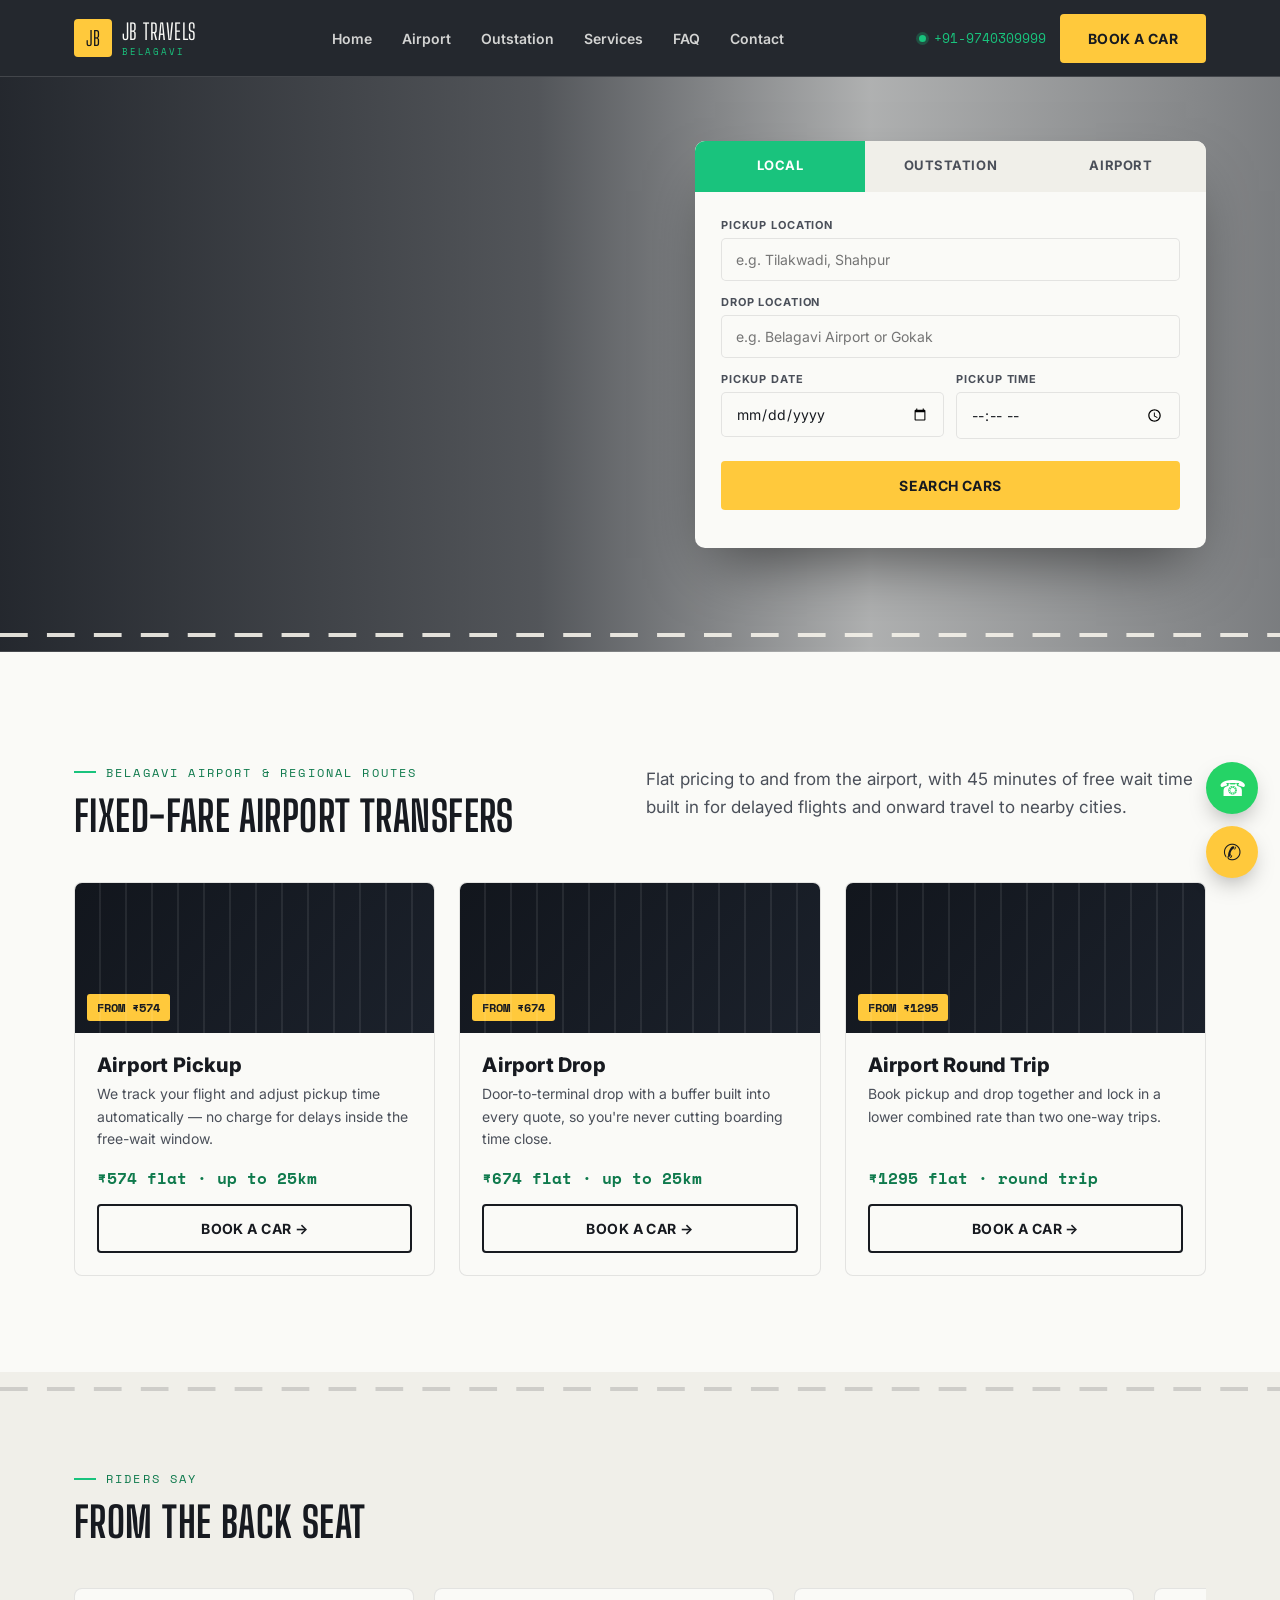
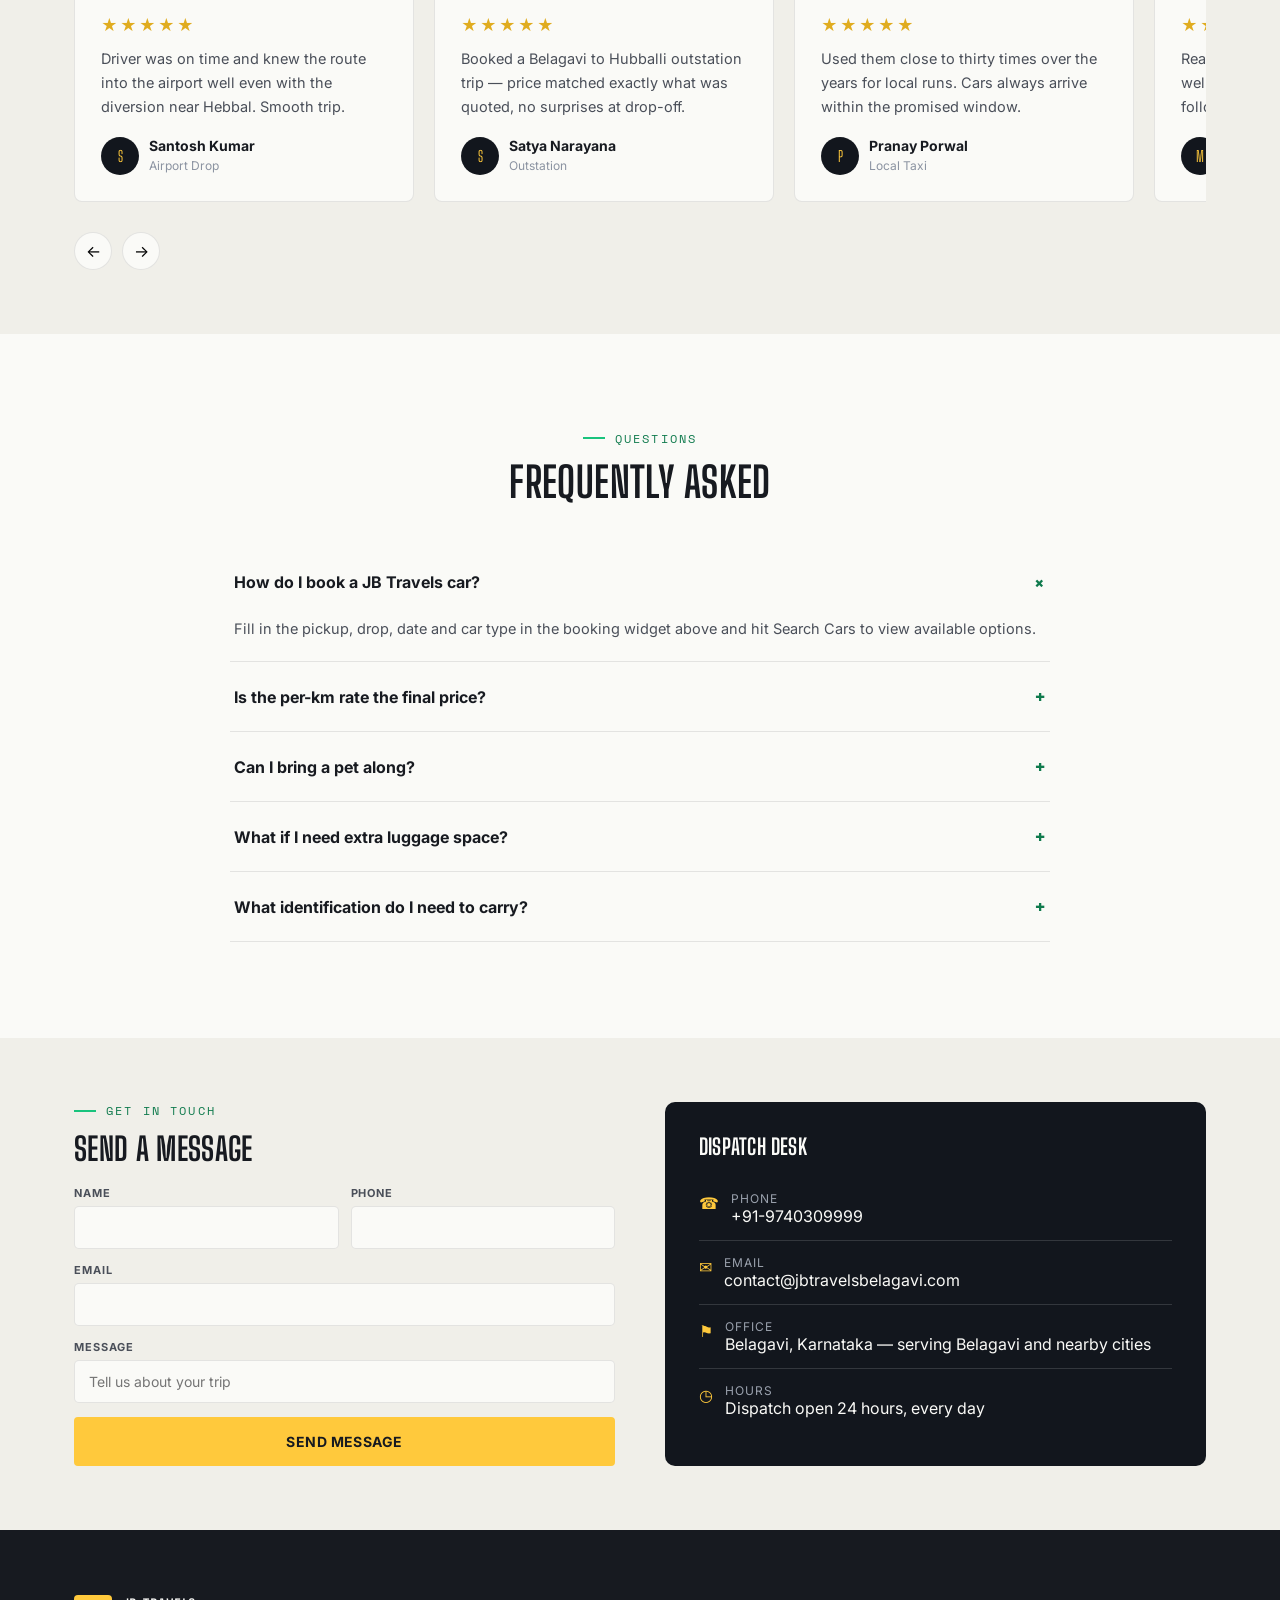
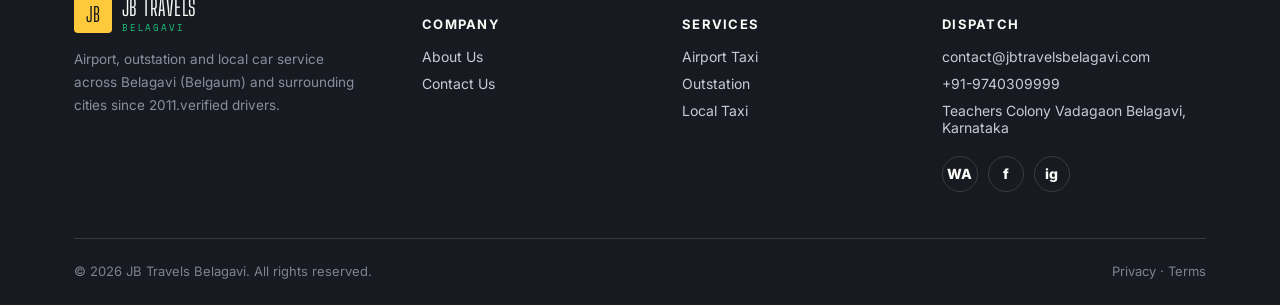
==== commit 3ca71783: "updated homepage" ====
--- a/index.html
+++ b/index.html
@@ -81,7 +81,7 @@
             <input type="time" id="time" name="time" required>
           </div>
         </div>
-        <div class="field">
+        <!-- <div class="field">
           <label for="cabType">Car type</label>
           <select id="cabType" name="cab_type">
             <option value="hatchback">Hatchback · ₹9.50/km</option>
@@ -102,7 +102,7 @@
         <div class="field-row">
           <div class="field"><label for="name">Your name</label><input type="text" id="name" name="name" required></div>
           <div class="field"><label for="phone">Phone</label><input type="tel" id="phone" name="phone" pattern="[0-9]{10}" placeholder="10-digit number" required></div>
-        </div>
+        </div> -->
 
         <div class="booking-actions">
           <button type="button" id="searchCars" class="btn btn-yellow btn-block">SEARCH CARS</button>
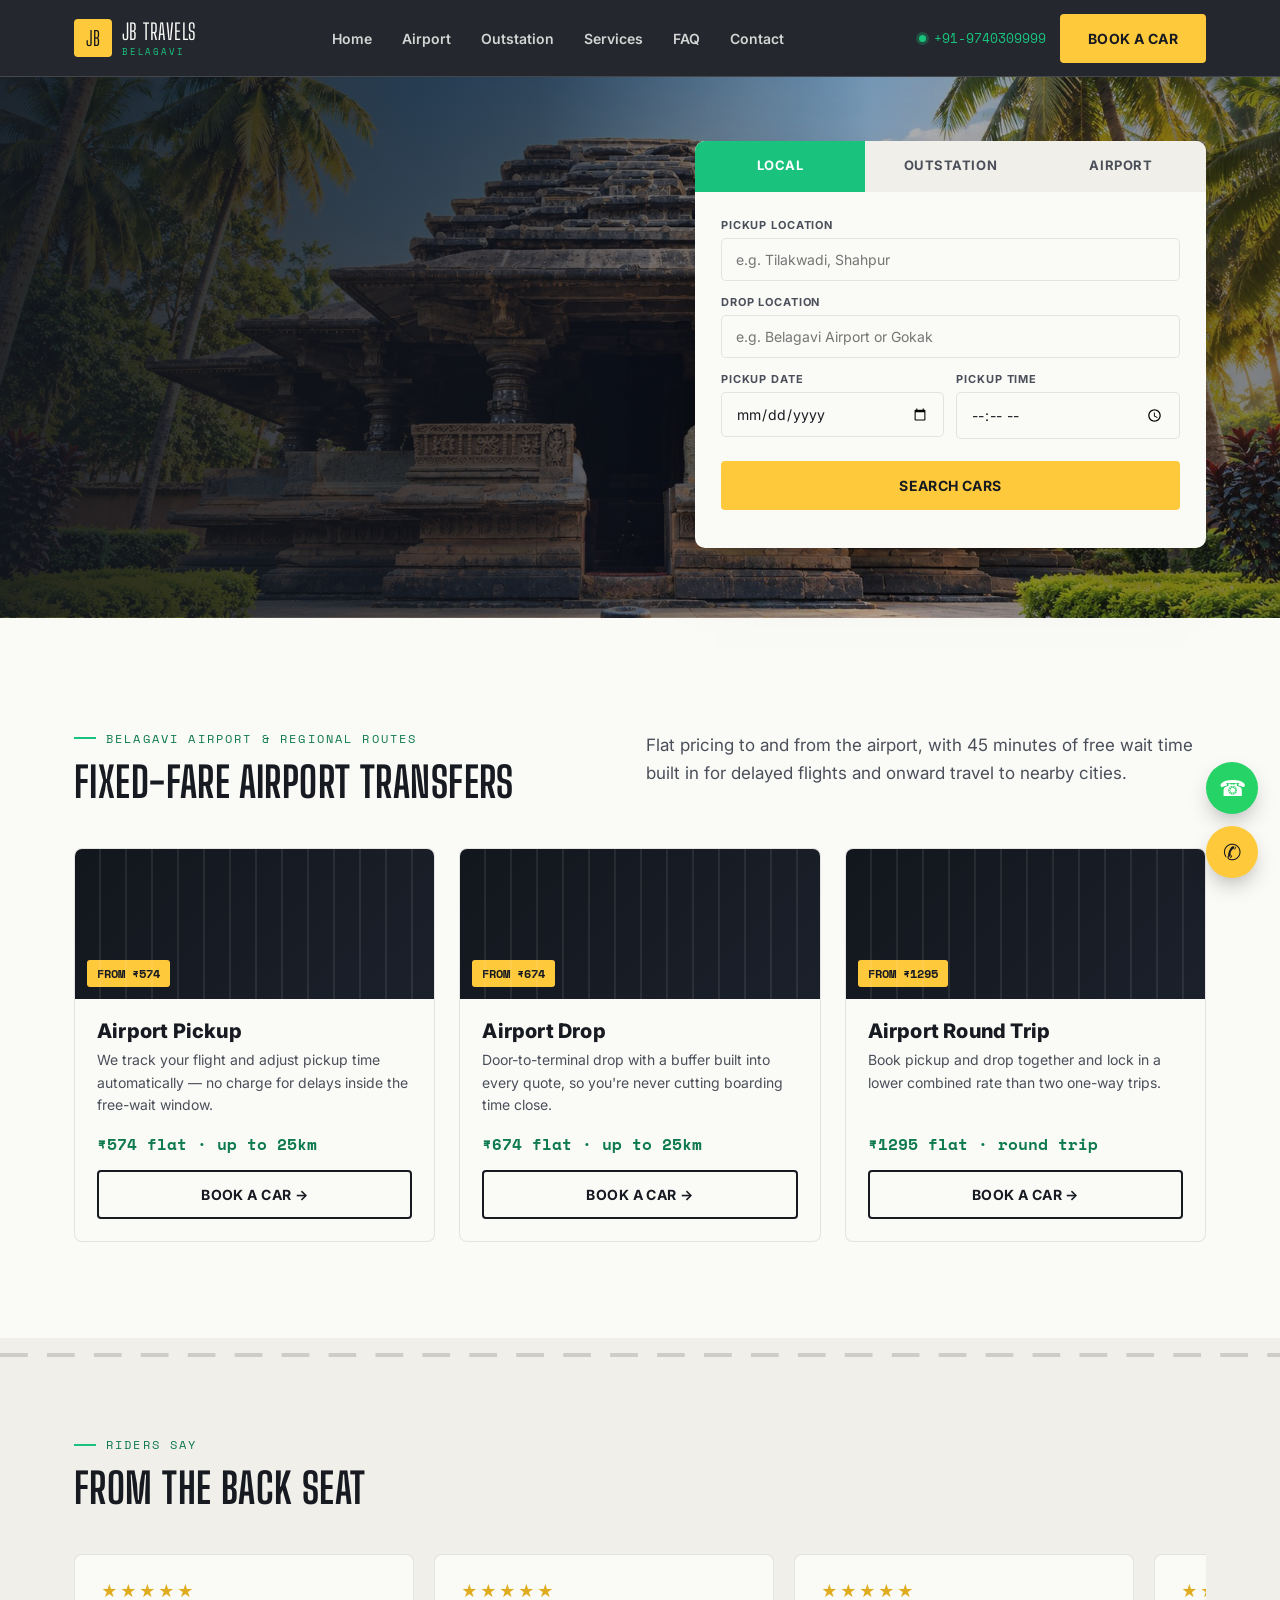
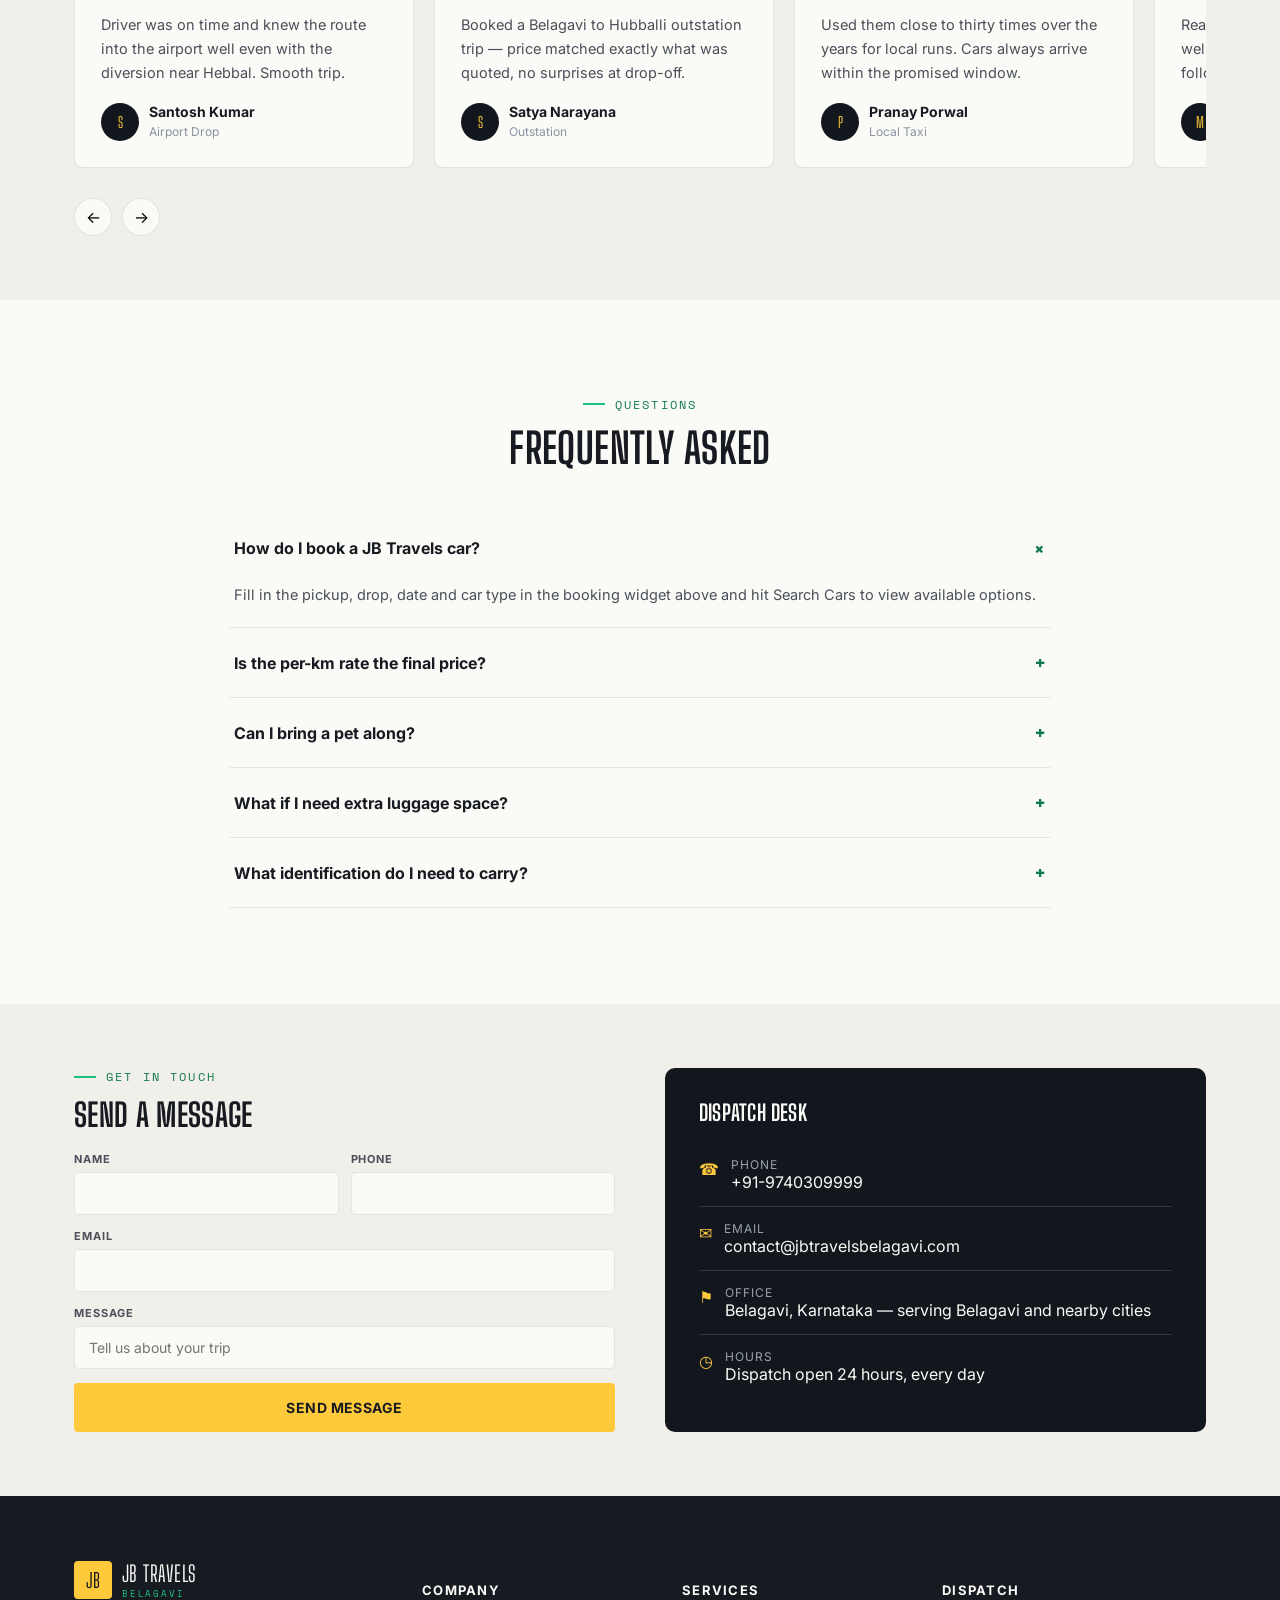
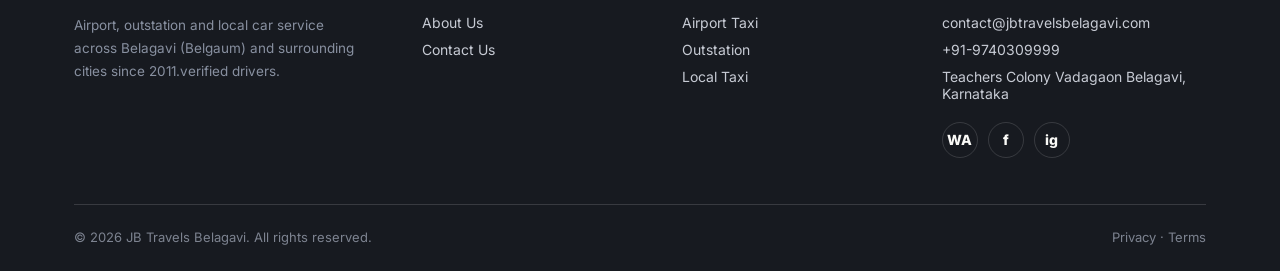
==== commit ac3fda3f: "hero page updated" ====
--- a/index.html
+++ b/index.html
@@ -113,9 +113,9 @@
     </div>
   </div>
 
-  <div class="road-divider">
+  <!-- <div class="road-divider">
     <svg preserveAspectRatio="none" viewBox="0 0 1200 34"><line x1="0" y1="17" x2="1200" y2="17" stroke="#f5f2ea" stroke-width="4" stroke-dasharray="26 18" opacity="0.9"/></svg>
-  </div>
+  </div> -->
 </section>
 
 <!-- ===================== USP STRIP ===================== -->
@@ -401,7 +401,7 @@
 </footer>
 
 <div class="float-actions">
-  <a class="wa" href="https://wa.me/919606976835" target="_blank" rel="noopener" aria-label="WhatsApp">☎</a>
+  <a class="wa" href="https://wa.me/919535608945" target="_blank" rel="noopener" aria-label="WhatsApp">☎</a>
   <a class="call" href="tel:+919740309999" aria-label="Call">✆</a>
 </div>
 
--- a/assets/css/app.css
+++ b/assets/css/app.css
@@ -99,11 +99,10 @@
 
 /* ---------- hero ---------- */
 .hero{
-	/* Gradient overlay on top of image. Prefer webp, fallback to svg. */
+	/* Responsive hero photo with a dark overlay for contrast. */
 	background:
 		linear-gradient(90deg, rgba(18,22,29,0.92) 0%, rgba(18,22,29,0.72) 42%, rgba(18,22,29,0.32) 68%, rgba(18,22,29,0.55) 100%),
-		url('../images/hero-woman.jpg'),
-		url('../images/hero-woman.jpg');
+		url('../images/HeroPage.jpg');
 	background-size: cover;
 	background-position: center center;
 	background-repeat: no-repeat;
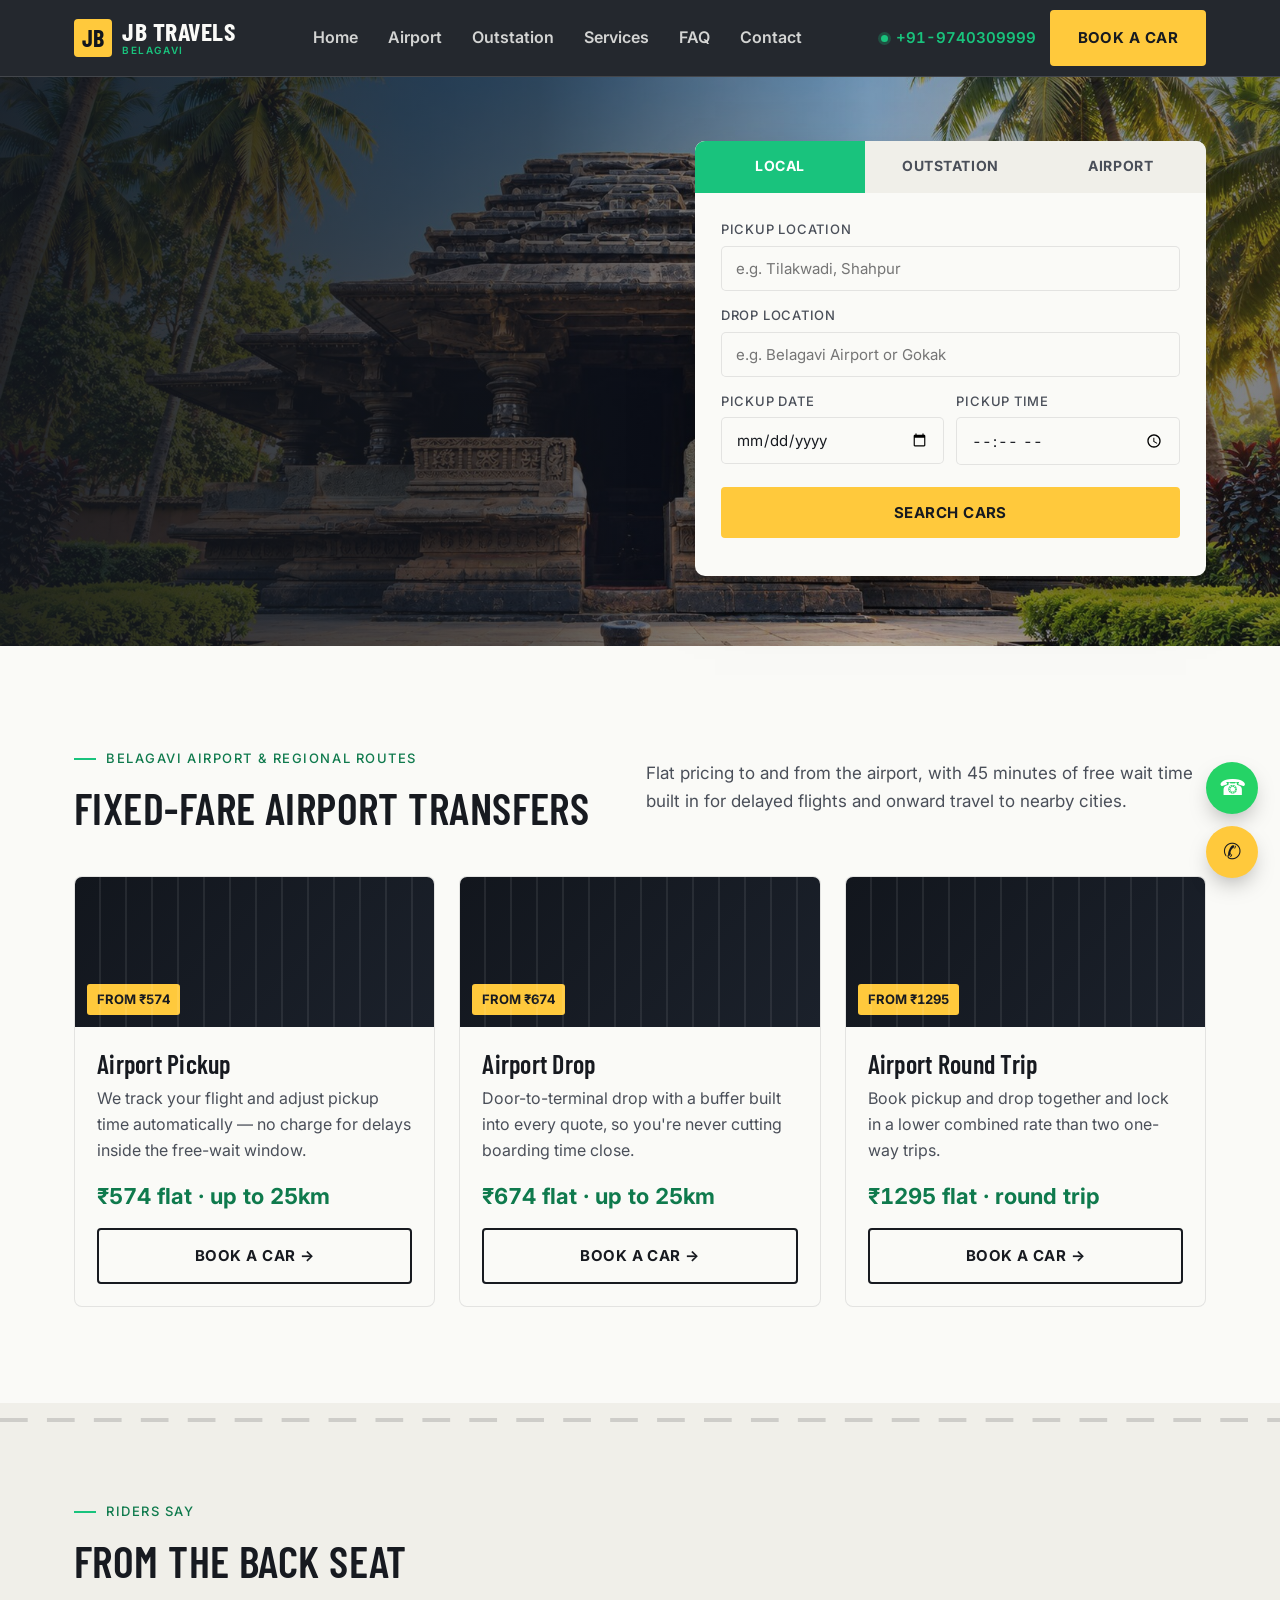
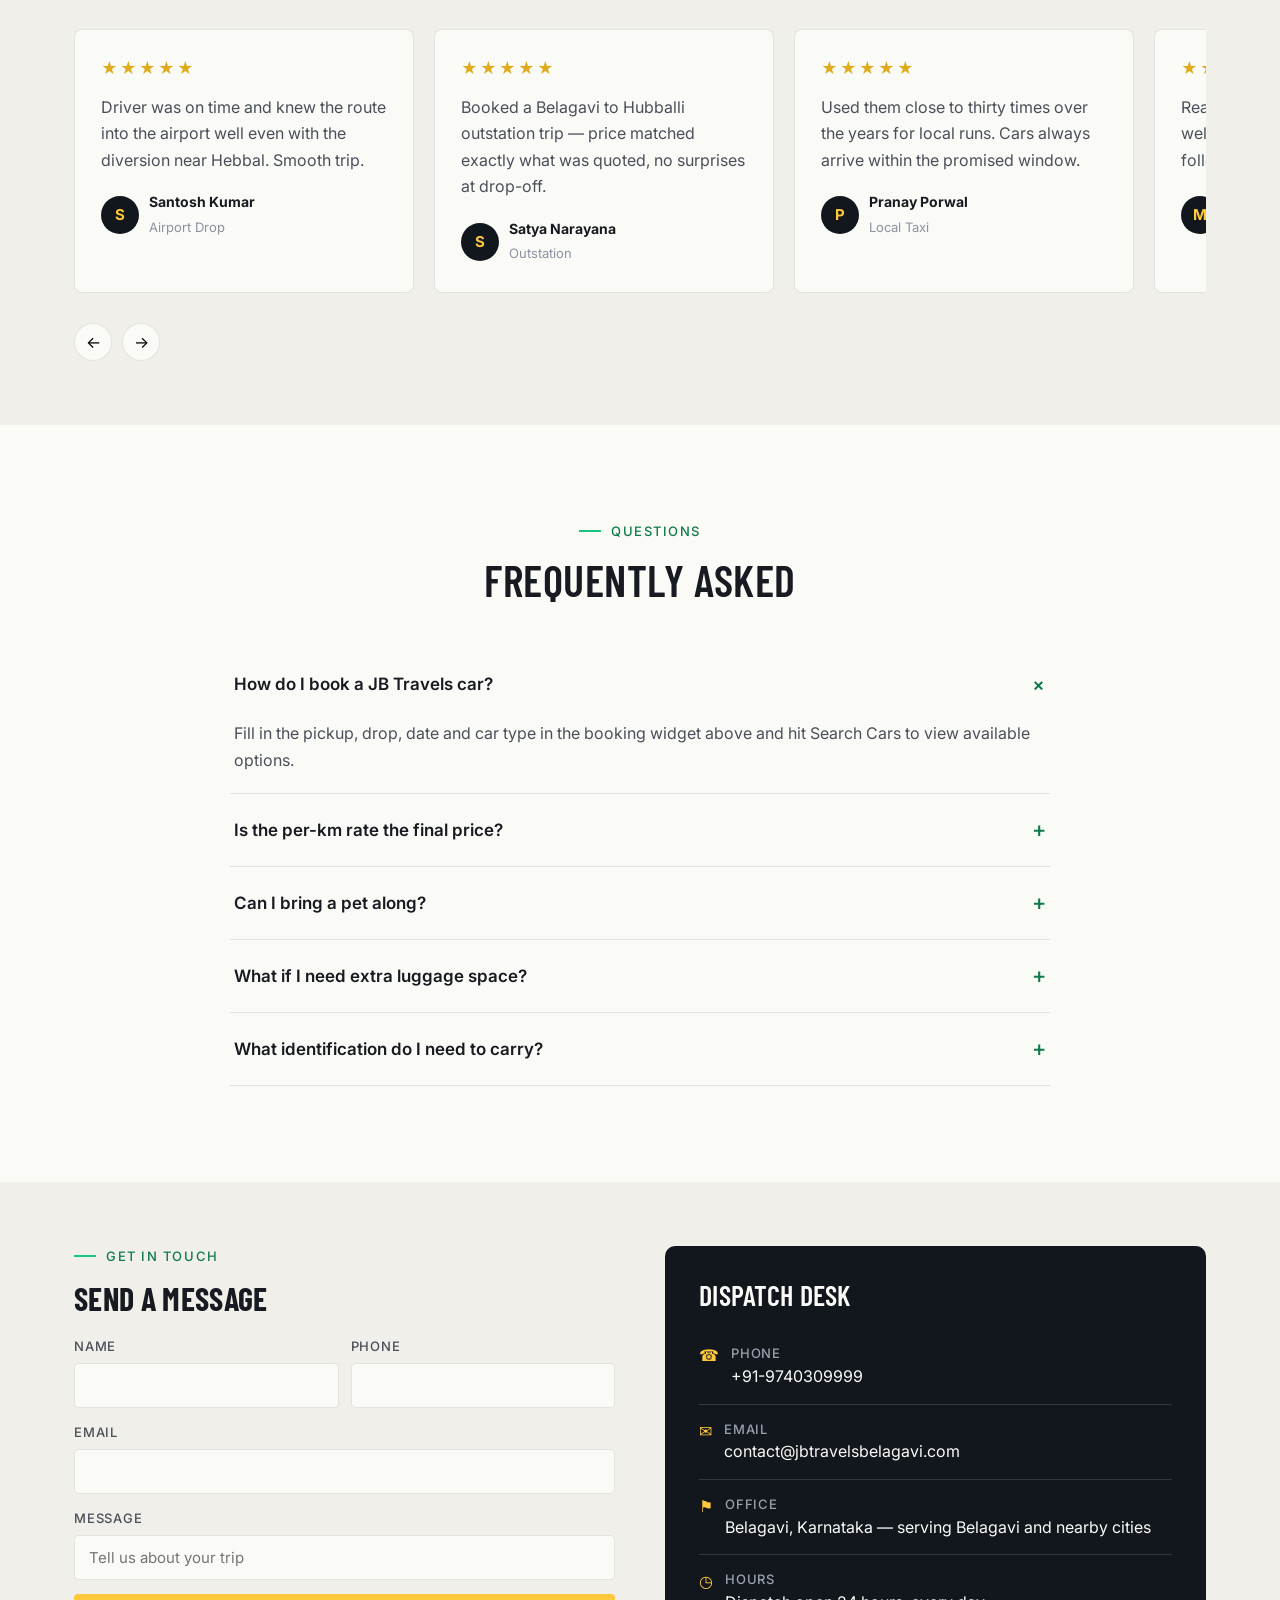
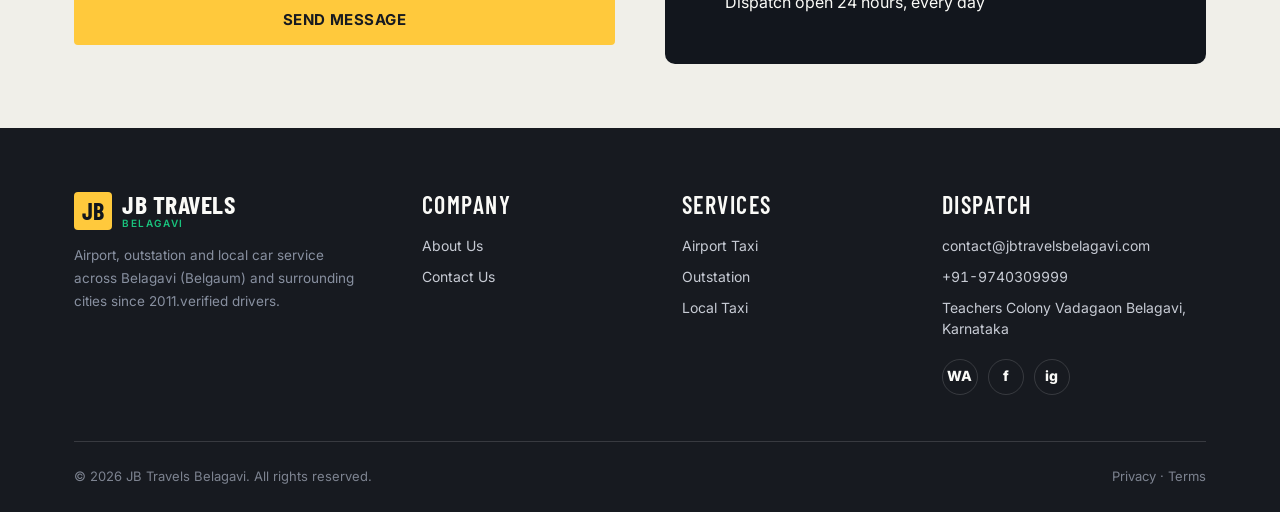
==== commit 2963d804: "fontchangeall" ====
--- a/index.html
+++ b/index.html
@@ -6,7 +6,8 @@
 <title>JB Travels Belagavi — Airport, Outstation &amp; Local Car Service in Belagavi (Belgaum)</title>
 <meta name="description" content="Book reliable airport pickup &amp; drop, outstation car rides and local travel across Belagavi (Belgaum) and nearby cities like Gokak, Nipani, Khanapur, Hubballi and Dharwad.">
 <link rel="preconnect" href="https://fonts.googleapis.com">
-<link href="https://fonts.googleapis.com/css2?family=Big+Shoulders+Display:wght@600;800&family=Inter:wght@400;500;600;700;800&family=Space+Mono:wght@400;700&display=swap" rel="stylesheet">
+<link rel="preconnect" href="https://fonts.gstatic.com" crossorigin>
+<link href="https://fonts.googleapis.com/css2?family=Barlow+Condensed:wght@600;700&family=Inter:wght@400;500;600;700&display=swap" rel="stylesheet">
 <link rel="stylesheet" href="assets/css/app.css">
 </head>
 <body>
--- a/assets/css/app.css
+++ b/assets/css/app.css
@@ -19,9 +19,19 @@
 	--line: rgba(23,26,32,0.1);
 	--line-light: rgba(255,255,255,0.14);
 
-	--f-display: "Big Shoulders Display", "Archivo Black", sans-serif;
-	--f-body: "Inter", -apple-system, sans-serif;
-	--f-meter: "Space Mono", monospace;
+	--f-display: "Barlow Condensed", sans-serif;
+	--f-body: "Inter", sans-serif;
+	--f-meter: var(--f-body);
+	--weight-regular: 400;
+	--weight-medium: 500;
+	--weight-semibold: 600;
+	--weight-bold: 700;
+	--text-body: 16px;
+	--text-caption: 13px;
+	--text-button: 15px;
+	--text-price: 24px;
+	--text-h1: clamp(42px,6vw,64px);
+	--text-h2: clamp(32px,4vw,44px);
 
 	--radius: 6px;
 	--container: 1180px;
@@ -32,6 +42,9 @@
 body{
 	margin:0;
 	font-family:var(--f-body);
+	font-size:var(--text-body);
+	font-weight:var(--weight-regular);
+	line-height:1.6;
 	color:var(--ink);
 	background:var(--paper);
 	-webkit-font-smoothing:antialiased;
@@ -41,10 +54,13 @@
 a{ color:inherit; text-decoration:none; }
 ul{ list-style:none; margin:0; padding:0; }
 button{ font-family:inherit; cursor:pointer; }
-h1,h2,h3,h4{ margin:0; font-family:var(--f-display); font-weight:700; letter-spacing:0.01em; line-height:1.02; }
+h1,h2,h3,h4,h5{ margin:0; font-family:var(--f-display); font-weight:var(--weight-bold); letter-spacing:0.01em; line-height:1.12; }
+input,select,textarea,button{ font-family:var(--f-body); }
+input,select,textarea{ font-size:15px; }
+input[type="date"],input[type="time"],input[type="number"],a[href^="tel:"]{ font-variant-numeric:tabular-nums; }
 .wrap{ max-width:var(--container); margin:0 auto; padding:0 24px; }
 .eyebrow{
-	font-family:var(--f-meter); font-size:12px; letter-spacing:0.18em; text-transform:uppercase;
+	font-family:var(--f-body); font-size:var(--text-caption); font-weight:var(--weight-medium); letter-spacing:0.12em; text-transform:uppercase;
 	color:var(--meter-dim); display:flex; align-items:center; gap:10px; margin-bottom:14px;
 }
 .eyebrow::before{ content:""; width:22px; height:2px; background:var(--meter); display:inline-block; }
@@ -55,7 +71,7 @@
 .btn{
 	display:inline-flex; align-items:center; gap:8px; justify-content:center;
 	padding:14px 26px; border-radius:4px; border:2px solid var(--ink);
-	font-weight:700; font-size:14px; letter-spacing:0.03em; text-transform:uppercase;
+	font-weight:var(--weight-bold); font-size:var(--text-button); letter-spacing:0.03em; text-transform:uppercase; white-space:nowrap;
 	background:var(--ink); color:var(--paper); transition:transform .18s ease, background .18s ease;
 }
 .btn:hover{ transform:translateY(-2px); }
@@ -80,18 +96,18 @@
 .logo .mark{
 	width:38px; height:38px; border-radius:4px; background:var(--yellow);
 	display:flex; align-items:center; justify-content:center;
-	font-family:var(--f-display); font-size:20px; color:var(--asphalt);
-}
-.logo .word{ font-family:var(--f-display); font-size:22px; letter-spacing:0.02em; }
-.logo .word small{ display:block; font-family:var(--f-meter); font-size:9px; letter-spacing:0.2em; color:var(--meter); font-weight:400; }
+	font-family:var(--f-display); font-weight:var(--weight-bold); font-size:24px; color:var(--asphalt);
+}
+.logo .word{ font-family:var(--f-display); font-weight:var(--weight-bold); font-size:clamp(24px,2vw,30px); line-height:0.95; letter-spacing:0.02em; white-space:nowrap; }
+.logo .word small{ display:block; font-family:var(--f-body); font-size:10px; letter-spacing:0.16em; color:var(--meter); font-weight:var(--weight-semibold); line-height:1.4; }
 .nav-links{ display:flex; align-items:center; gap:30px; }
 .nav-links a{
-	color:var(--paper); font-size:14px; font-weight:600; opacity:0.82; position:relative; padding:4px 0;
+	color:var(--paper); font-size:16px; font-weight:var(--weight-semibold); opacity:0.82; position:relative; padding:4px 0;
 }
 .nav-links a:hover{ opacity:1; }
-.header-cta{ display:flex; align-items:center; gap:14px; }
+.header-cta{ display:flex; align-items:center; gap:14px; flex-shrink:0; }
 .phone-pill{
-	display:flex; align-items:center; gap:8px; color:var(--meter); font-family:var(--f-meter); font-size:13px;
+	display:flex; align-items:center; gap:8px; color:var(--meter); font-family:var(--f-body); font-variant-numeric:tabular-nums; font-weight:var(--weight-semibold); font-size:15px;
 }
 .phone-pill .dot{ width:7px; height:7px; border-radius:50%; background:var(--meter); box-shadow:0 0 0 3px rgba(25,195,125,0.25); animation:pulse 1.8s infinite; }
 @keyframes pulse{ 50%{ opacity:0.4; } }
@@ -111,11 +127,11 @@
 	position:relative;
 }
 .hero-grid{ display:grid; grid-template-columns:1.05fr 0.95fr; gap:56px; align-items:center; padding-bottom:70px; }
-.hero h1{ font-size:clamp(38px,5vw,64px); color:var(--paper); text-transform:uppercase; }
+	.hero h1{ font-size:var(--text-h1); font-weight:var(--weight-bold); color:var(--paper); text-transform:uppercase; line-height:1.08; }
 .hero h1 em{ font-style:normal; color:var(--yellow); }
 .hero .lede{ color:#c7cbd4; margin:20px 0 30px; }
 .hero-stats{ display:flex; gap:34px; margin-top:38px; }
-.hero-stats div strong{ display:block; font-family:var(--f-meter); font-size:26px; color:var(--yellow); }
+.hero-stats div strong{ display:block; font-family:var(--f-body); font-variant-numeric:tabular-nums; font-size:26px; font-weight:var(--weight-bold); color:var(--yellow); }
 .hero-stats div span{ font-size:12px; color:#9aa1ad; text-transform:uppercase; letter-spacing:0.08em; }
 
 /* booking widget = the meter */
@@ -126,18 +142,18 @@
 }
 .meter-tabs{ display:flex; background:var(--paper-2); border-radius:var(--radius) var(--radius) 0 0; overflow:hidden; }
 .meter-tabs button{
-	flex:1; border:0; background:transparent; padding:16px 8px; font-weight:700; font-size:13px;
+	flex:1; border:0; background:transparent; padding:16px 8px; font-weight:var(--weight-bold); font-size:14px;
 	text-transform:uppercase; letter-spacing:0.04em; color:var(--ink-soft); border-bottom:3px solid transparent;
 }
 .meter-tabs button.active{ background:var(--meter); color:#fff; border-bottom-color:var(--meter); }
 .btn-meter{ background:var(--meter); border-color:var(--meter); color:#fff; }
 .btn-meter:hover{ background:var(--meter-dim); border-color:var(--meter-dim); }
 .meter-body{ padding:26px 26px 24px; }
-.meter-heading{ font-family:var(--f-display); font-size:20px; font-weight:800; color:var(--ink); margin-bottom:16px; }
+.meter-heading{ font-family:var(--f-display); font-size:24px; font-weight:var(--weight-bold); color:var(--ink); margin-bottom:16px; }
 .field{ margin-bottom:14px; }
-.field label{ display:block; font-size:11px; text-transform:uppercase; letter-spacing:0.08em; color:var(--ink-soft); margin-bottom:6px; font-weight:700; }
+.field label{ display:block; font-size:13px; text-transform:uppercase; letter-spacing:0.06em; color:var(--ink-soft); margin-bottom:6px; font-weight:var(--weight-medium); }
 .field input, .field select{
-	width:100%; padding:12px 14px; border:1.5px solid var(--line); border-radius:5px; font-size:14px;
+	width:100%; padding:12px 14px; border:1.5px solid var(--line); border-radius:5px; font-size:15px;
 	font-family:inherit; background:var(--paper); color:var(--ink);
 }
 .field input:focus, .field select:focus{ outline:2px solid var(--meter); outline-offset:1px; border-color:var(--meter); }
@@ -148,7 +164,7 @@
 	background:var(--asphalt); border-radius:6px; padding:14px 16px; margin:16px 0;
 }
 .fare-readout .label{ font-size:11px; color:#9aa1ad; text-transform:uppercase; letter-spacing:0.1em; }
-.fare-readout .digits{ font-family:var(--f-meter); font-size:26px; color:var(--meter); letter-spacing:0.02em; }
+.fare-readout .digits{ font-family:var(--f-body); font-variant-numeric:tabular-nums; font-weight:var(--weight-bold); font-size:28px; color:var(--meter); letter-spacing:0.02em; }
 .fare-readout .digits::before{ content:"₹"; font-size:18px; margin-right:2px; color:#5fd9a4; }
 .booking-actions{ margin-top:8px; }
 .booking-actions .btn{ min-height:48px; }
@@ -159,12 +175,12 @@
 .usp-item{ padding:34px 30px; border-left:1px solid var(--line); }
 .usp-item:first-child{ border-left:0; }
 .usp-item .num{ font-family:var(--f-meter); color:var(--meter-dim); font-size:12px; }
-.usp-item h4{ font-size:19px; margin:8px 0 8px; font-family:var(--f-body); font-weight:800; }
-.usp-item p{ color:var(--ink-soft); font-size:14px; line-height:1.6; margin:0; }
+.usp-item h4{ font-size:22px; margin:8px 0; font-weight:var(--weight-semibold); }
+.usp-item p{ color:var(--ink-soft); font-size:16px; line-height:1.6; margin:0; }
 
 /* ---------- section headers ---------- */
 .section-head{ display:flex; justify-content:space-between; align-items:flex-end; gap:30px; margin-bottom:44px; }
-.section-head h2{ font-size:clamp(28px,3.4vw,42px); text-transform:uppercase; }
+.section-head h2{ font-size:var(--text-h2); font-weight:var(--weight-semibold); text-transform:uppercase; line-height:1.12; }
 
 /* ---------- airport route cards ---------- */
 .route-grid{ display:grid; grid-template-columns:repeat(3,1fr); gap:24px; }
@@ -180,12 +196,12 @@
 }
 .route-card .thumb .tag{
 	position:absolute; bottom:12px; left:12px; background:var(--yellow); color:var(--ink);
-	font-family:var(--f-meter); font-size:12px; font-weight:700; padding:5px 10px; border-radius:3px;
+	font-family:var(--f-body); font-variant-numeric:tabular-nums; font-size:13px; font-weight:var(--weight-bold); padding:5px 10px; border-radius:3px;
 }
 .route-card .body{ padding:22px; flex:1; display:flex; flex-direction:column; }
-.route-card h3{ font-size:20px; font-family:var(--f-body); font-weight:800; margin-bottom:8px; text-transform:none; }
-.route-card p{ color:var(--ink-soft); font-size:14px; line-height:1.6; flex:1; margin:0 0 16px; }
-.route-card .price{ font-family:var(--f-meter); color:var(--meter-dim); font-weight:700; margin-bottom:14px; }
+.route-card h3{ font-size:26px; font-weight:var(--weight-semibold); margin-bottom:8px; text-transform:none; }
+.route-card p{ color:var(--ink-soft); font-size:16px; line-height:1.6; flex:1; margin:0 0 16px; }
+.route-card .price{ font-family:var(--f-body); font-variant-numeric:tabular-nums; color:var(--meter-dim); font-size:22px; font-weight:var(--weight-bold); margin-bottom:14px; }
 
 /* ---------- how we serve (numbered, real sequence) ---------- */
 .serve-list{ counter-reset:serve; display:grid; grid-template-columns:repeat(4,1fr); gap:0; border-top:1px solid var(--line); }
@@ -195,8 +211,8 @@
 	content:counter(serve,decimal-leading-zero); font-family:var(--f-meter); font-size:13px; color:var(--meter-dim);
 	display:block; margin-bottom:12px;
 }
-.serve-item h4{ font-size:17px; font-family:var(--f-body); font-weight:800; margin-bottom:8px; }
-.serve-item p{ font-size:13.5px; color:var(--ink-soft); line-height:1.6; margin:0; }
+.serve-item h4{ font-size:22px; font-weight:var(--weight-semibold); margin-bottom:8px; }
+.serve-item p{ font-size:15px; color:var(--ink-soft); line-height:1.6; margin:0; }
 
 /* ---------- fleet / plate cards ---------- */
 .fleet-grid{ display:grid; grid-template-columns:repeat(3,1fr); gap:24px; }
@@ -206,11 +222,11 @@
 .plate-card::before{
 	content:""; position:absolute; top:0; left:0; right:0; height:6px; background:var(--yellow);
 }
-.plate-card .silhouette{ font-family:var(--f-display); font-size:56px; color:rgba(255,255,255,0.08); position:absolute; right:14px; top:20px; }
+.plate-card .silhouette{ font-family:var(--f-body); font-variant-numeric:tabular-nums; font-size:56px; color:rgba(255,255,255,0.08); position:absolute; right:14px; top:20px; }
 .plate-card h3{ font-size:24px; text-transform:uppercase; margin-bottom:6px; }
-.plate-card p{ color:#b9bfc9; font-size:13.5px; line-height:1.6; margin:0 0 20px; max-width:220px; }
+.plate-card p{ color:#b9bfc9; font-size:15px; line-height:1.6; margin:0 0 20px; max-width:220px; }
 .plate-card .rate{ display:flex; align-items:baseline; gap:6px; border-top:1px dashed rgba(255,255,255,0.25); padding-top:16px; }
-.plate-card .rate .amt{ font-family:var(--f-meter); font-size:22px; color:var(--meter); }
+.plate-card .rate .amt{ font-family:var(--f-body); font-variant-numeric:tabular-nums; font-weight:var(--weight-bold); font-size:var(--text-price); color:var(--meter); }
 .plate-card .rate .per{ font-size:12px; color:#9aa1ad; }
 
 /* ---------- offer banners ---------- */
@@ -218,19 +234,19 @@
 .offer-card{ border-radius:8px; overflow:hidden; background:var(--paper); border:1px solid var(--line); }
 .offer-card .img{ height:190px; background-size:cover; background-position:center; position:relative; }
 .offer-card .img .ribbon{
-	position:absolute; top:14px; left:0; background:var(--meter); color:#042015; font-family:var(--f-meter);
-	font-size:11px; font-weight:700; padding:5px 12px 5px 14px; letter-spacing:0.04em;
+	position:absolute; top:14px; left:0; background:var(--meter); color:#042015; font-family:var(--f-body);
+	font-size:12px; font-weight:var(--weight-bold); padding:5px 12px 5px 14px; letter-spacing:0.04em;
 }
 .offer-card .body{ padding:20px; }
-.offer-card h3{ font-family:var(--f-body); font-size:18px; font-weight:800; margin-bottom:8px; text-transform:none; }
-.offer-card p{ color:var(--ink-soft); font-size:13.5px; line-height:1.6; margin:0 0 16px; }
+.offer-card h3{ font-size:24px; font-weight:var(--weight-semibold); margin-bottom:8px; text-transform:none; }
+.offer-card p{ color:var(--ink-soft); font-size:16px; line-height:1.6; margin:0 0 16px; }
 
 /* ---------- about + advantages ---------- */
 .about-grid{ display:grid; grid-template-columns:0.9fr 1.1fr; gap:60px; align-items:center; }
 .about-art{ aspect-ratio:4/3; border-radius:10px; background:linear-gradient(135deg,var(--asphalt),var(--asphalt-2)); position:relative; overflow:hidden; }
 .about-art .meterface{ position:absolute; inset:24px; border:2px solid rgba(255,201,60,0.3); border-radius:8px; display:flex; flex-direction:column; align-items:center; justify-content:center; gap:6px; }
-.about-art .meterface .big{ font-family:var(--f-meter); color:var(--meter); font-size:44px; }
-.about-art .meterface .small{ font-family:var(--f-meter); color:#9aa1ad; font-size:11px; letter-spacing:0.15em; text-transform:uppercase; }
+.about-art .meterface .big{ font-family:var(--f-body); font-variant-numeric:tabular-nums; font-weight:var(--weight-bold); color:var(--meter); font-size:44px; }
+.about-art .meterface .small{ font-family:var(--f-body); color:#9aa1ad; font-size:12px; font-weight:var(--weight-medium); letter-spacing:0.12em; text-transform:uppercase; }
 .adv-grid{ display:grid; grid-template-columns:repeat(3,1fr); gap:14px; margin-top:28px; }
 .adv-chip{
 	border:1.5px solid var(--line); border-radius:6px; padding:14px 12px; font-size:13px; font-weight:700;
@@ -245,11 +261,11 @@
 	min-width:340px; scroll-snap-align:start; background:var(--paper); border:1px solid var(--line); border-radius:8px; padding:26px;
 }
 .testi-card .stars{ color:var(--yellow-dim); letter-spacing:2px; margin-bottom:12px; }
-.testi-card p{ color:var(--ink-soft); font-size:14.5px; line-height:1.65; margin:0 0 18px; }
+.testi-card p{ color:var(--ink-soft); font-size:16px; line-height:1.65; margin:0 0 18px; }
 .testi-card .who{ display:flex; align-items:center; gap:10px; }
-.testi-card .avatar{ width:38px; height:38px; border-radius:50%; background:var(--asphalt); color:var(--yellow); display:flex; align-items:center; justify-content:center; font-family:var(--f-display); font-size:15px; }
+.testi-card .avatar{ width:38px; height:38px; border-radius:50%; background:var(--asphalt); color:var(--yellow); display:flex; align-items:center; justify-content:center; font-family:var(--f-body); font-weight:var(--weight-bold); font-size:15px; }
 .testi-card .who strong{ display:block; font-size:14px; }
-.testi-card .who span{ font-size:12px; color:var(--grey); }
+.testi-card .who span{ font-size:13px; color:var(--grey); }
 .testi-nav{ display:flex; gap:10px; margin-top:20px; }
 .testi-nav button{ width:38px; height:38px; border-radius:50%; border:1.5px solid var(--line); background:var(--paper); font-size:16px; }
 .testi-nav button:hover{ background:var(--ink); color:var(--paper); border-color:var(--ink); }
@@ -259,23 +275,23 @@
 .faq-item{ border-bottom:1px solid var(--line); }
 .faq-q{
 	width:100%; text-align:left; background:none; border:0; padding:20px 4px; display:flex; justify-content:space-between;
-	align-items:center; font-size:16px; font-weight:700; color:var(--ink);
-}
-.faq-q .plus{ font-family:var(--f-meter); color:var(--meter-dim); font-size:20px; transition:transform .2s ease; }
+	align-items:center; font-size:17px; font-weight:var(--weight-semibold); color:var(--ink); line-height:1.45;
+}
+.faq-q .plus{ font-family:var(--f-body); color:var(--meter-dim); font-size:22px; font-weight:var(--weight-medium); transition:transform .2s ease; }
 .faq-item.open .plus{ transform:rotate(45deg); }
 .faq-a{ max-height:0; overflow:hidden; transition:max-height .28s ease; }
 .faq-item.open .faq-a{ max-height:220px; }
-.faq-a p{ padding:0 4px 20px; color:var(--ink-soft); font-size:14.5px; line-height:1.7; margin:0; }
+.faq-a p{ padding:0 4px 20px; color:var(--ink-soft); font-size:16px; line-height:1.65; margin:0; }
 
 /* ---------- contact ---------- */
 .contact-grid{ display:grid; grid-template-columns:1fr 1fr; gap:50px; }
 .contact-form .field-row{ grid-template-columns:1fr 1fr; }
 .contact-info{ background:var(--asphalt); color:var(--paper); border-radius:10px; padding:34px; }
-.contact-info h3{ font-size:22px; text-transform:uppercase; margin-bottom:18px; }
+.contact-info h3{ font-size:28px; font-weight:var(--weight-semibold); text-transform:uppercase; margin-bottom:18px; }
 .contact-info .row{ display:flex; gap:12px; padding:14px 0; border-bottom:1px solid var(--line-light); }
 .contact-info .row:last-of-type{ border-bottom:0; }
-.contact-info .row .ic{ color:var(--yellow); font-family:var(--f-meter); }
-.contact-info .row div span{ display:block; font-size:12px; color:#9aa1ad; text-transform:uppercase; letter-spacing:0.08em; }
+.contact-info .row .ic{ color:var(--yellow); font-family:var(--f-body); }
+.contact-info .row div span{ display:block; font-size:13px; font-weight:var(--weight-medium); color:#9aa1ad; text-transform:uppercase; letter-spacing:0.06em; }
 .form-msg{ margin-top:12px; font-size:13.5px; font-weight:600; padding:10px 14px; border-radius:5px; display:none; }
 .form-msg.ok{ display:block; background:rgba(25,195,125,0.12); color:var(--meter-dim); }
 .form-msg.err{ display:block; background:rgba(220,60,60,0.1); color:#c23b3b; }
@@ -283,27 +299,27 @@
 /* ---------- footer ---------- */
 .site-footer{ background:var(--ink); color:#c7cbd4; padding:64px 0 26px; }
 .footer-grid{ display:grid; grid-template-columns:1.4fr 1fr 1fr 1.2fr; gap:40px; margin-bottom:46px; }
-.footer-grid h5{ color:var(--paper); font-size:13px; text-transform:uppercase; letter-spacing:0.1em; margin-bottom:16px; }
-.footer-grid li{ margin-bottom:10px; font-size:14px; }
+.footer-grid h5{ color:var(--paper); font-size:24px; font-weight:var(--weight-semibold); text-transform:uppercase; letter-spacing:0.06em; margin-bottom:16px; }
+.footer-grid li{ margin-bottom:10px; font-size:14px; line-height:1.5; }
 .footer-grid a:hover{ color:var(--yellow); }
 .footer-bottom{ border-top:1px solid var(--line-light); padding-top:24px; display:flex; justify-content:space-between; font-size:13px; color:#7d8390; }
 .footer-bottom a:hover{ color:var(--yellow); }
 
 /* ---------- internal pages ---------- */
 .page-hero{ background:var(--asphalt); color:var(--paper); padding:82px 0 74px; }
-.page-hero h1{ max-width:760px; font-size:clamp(42px,6vw,72px); text-transform:uppercase; }
+.page-hero h1{ max-width:760px; font-size:var(--text-h1); text-transform:uppercase; line-height:1.08; }
 .page-hero p{ max-width:650px; color:#c7cbd4; font-size:17px; line-height:1.7; margin:20px 0 0; }
 .page-content{ padding:76px 0 96px; }
 .content-narrow{ max-width:820px; margin:0 auto; }
-.content-narrow h2{ font-size:30px; text-transform:uppercase; margin:42px 0 14px; }
+.content-narrow h2{ font-size:clamp(30px,4vw,40px); font-weight:var(--weight-semibold); text-transform:uppercase; margin:42px 0 14px; }
 .content-narrow h2:first-child{ margin-top:0; }
-.content-narrow h3{ font-family:var(--f-body); font-size:18px; margin:28px 0 8px; }
-.content-narrow p, .content-narrow li{ color:var(--ink-soft); font-size:15px; line-height:1.75; }
+.content-narrow h3{ font-size:24px; font-weight:var(--weight-semibold); margin:28px 0 8px; }
+.content-narrow p, .content-narrow li{ color:var(--ink-soft); font-size:16px; line-height:1.65; }
 .content-narrow ul{ list-style:disc; padding-left:22px; margin:10px 0 20px; }
 .content-narrow a{ color:var(--meter-dim); text-decoration:underline; }
 .service-grid{ display:grid; grid-template-columns:repeat(2,1fr); gap:20px; }
 .service-card{ background:var(--paper-2); border-top:4px solid var(--meter); padding:28px; }
-.service-card .service-icon{ width:72px; height:72px; display:flex; align-items:center; justify-content:center; margin-bottom:22px; border-radius:50%; color:#fff; font-size:34px; font-family:var(--f-display); font-weight:800; }
+.service-card .service-icon{ width:72px; height:72px; display:flex; align-items:center; justify-content:center; margin-bottom:22px; border-radius:50%; color:#fff; font-size:34px; font-family:var(--f-body); font-weight:var(--weight-semibold); }
 .service-card:nth-child(1){ border-top-color:#168aad; }
 .service-card:nth-child(1) .service-icon{ background:#168aad; }
 .service-card:nth-child(2){ border-top-color:#f08a24; }
@@ -316,18 +332,18 @@
 .service-card:nth-child(5) .service-icon{ background:#2a9d8f; }
 .service-card:nth-child(6){ border-top-color:#d08b2f; }
 .service-card:nth-child(6) .service-icon{ background:#d08b2f; }
-.service-card h2{ font-size:26px; text-transform:uppercase; margin-bottom:10px; }
-.service-card p{ color:var(--ink-soft); font-size:15px; line-height:1.7; margin:0; }
+.service-card h2{ font-size:clamp(26px,3.2vw,34px); font-weight:var(--weight-semibold); text-transform:uppercase; margin-bottom:10px; }
+.service-card p{ color:var(--ink-soft); font-size:16px; line-height:1.65; margin:0; }
 .page-intro{ max-width:720px; color:var(--ink-soft); font-size:17px; line-height:1.7; margin-bottom:38px; }
 .page-nav{ display:flex; flex-wrap:wrap; gap:12px; margin-top:28px; }
-.page-nav a{ border:1px solid var(--line); padding:10px 14px; font-size:13px; font-weight:700; text-transform:uppercase; }
+.page-nav a{ border:1px solid var(--line); padding:10px 14px; font-size:14px; font-weight:var(--weight-bold); text-transform:uppercase; }
 .page-nav a:hover{ border-color:var(--meter); color:var(--meter-dim); }
 .footer-social{ display:flex; gap:10px; margin-top:20px; }
 .footer-social a{ width:36px; height:36px; display:flex; align-items:center; justify-content:center; border:1px solid var(--line-light); border-radius:50%; color:var(--paper); font-size:14px; font-weight:800; }
 .footer-social a:hover{ background:var(--yellow); border-color:var(--yellow); color:var(--ink); }
 .legal-list{ counter-reset:legal; list-style:none !important; padding-left:0 !important; }
 .legal-list li{ counter-increment:legal; position:relative; padding-left:42px; margin:16px 0; }
-.legal-list li::before{ content:counter(legal); position:absolute; left:0; top:2px; width:26px; height:26px; display:flex; align-items:center; justify-content:center; background:var(--yellow); color:var(--ink); font-family:var(--f-meter); font-size:12px; font-weight:700; }
+.legal-list li::before{ content:counter(legal); position:absolute; left:0; top:2px; width:26px; height:26px; display:flex; align-items:center; justify-content:center; background:var(--yellow); color:var(--ink); font-family:var(--f-body); font-variant-numeric:tabular-nums; font-size:13px; font-weight:var(--weight-bold); }
 
 /* ---------- floating actions ---------- */
 .float-actions{ position:fixed; right:22px; bottom:22px; display:flex; flex-direction:column; gap:12px; z-index:60; }
@@ -339,6 +355,11 @@
 .float-actions .call{ background:var(--yellow); color:var(--ink); }
 
 /* ---------- responsive ---------- */
+@media (max-width:1100px){
+	.nav-links, .header-cta .phone-pill{ display:none; }
+	.nav-toggle{ display:block; }
+	.site-header .wrap{ gap:16px; }
+}
 @media (max-width:960px){
 	.hero-grid{ grid-template-columns:1fr; }
 	.usp-grid, .route-grid, .fleet-grid, .offer-grid{ grid-template-columns:repeat(2,1fr); }
@@ -350,11 +371,32 @@
 @media (max-width:720px){
 	.nav-links, .header-cta .phone-pill{ display:none; }
 	.nav-toggle{ display:block; }
+	.site-header .wrap{ gap:10px; padding:0 16px; }
+	.header-cta .btn{ padding:10px 12px; font-size:13px; }
 	.usp-grid, .route-grid, .fleet-grid, .offer-grid, .serve-list{ grid-template-columns:1fr; }
 	.usp-item, .serve-item{ border-left:0; border-right:0; border-top:1px solid var(--line); }
 	.usp-item:first-child, .serve-item:first-child{ border-top:0; }
+	.footer-grid{ grid-template-columns:1fr; gap:28px; }
 	.section{ padding:64px 0; }
 	.section-head{ flex-direction:column; align-items:flex-start; }
 	.field-row{ grid-template-columns:1fr; }
-}
-
+	.contact-form .field-row{ grid-template-columns:1fr; }
+	.contact-grid{ grid-template-columns:minmax(0,1fr); }
+	.contact-grid > *{ min-width:0; }
+	.contact-info .row div{ min-width:0; overflow-wrap:anywhere; }
+	.testi-card{ min-width:min(340px,85vw); }
+}
+@media (max-width:400px){
+	.logo{ gap:8px; }
+	.logo .mark{ width:34px; height:34px; font-size:21px; }
+	.logo .word{ font-size:23px; }
+}
+@media (max-width:360px){
+	.site-header .wrap{ padding:0 10px; gap:6px; }
+	.logo{ gap:6px; }
+	.logo .mark{ width:30px; height:30px; font-size:19px; }
+	.logo .word{ font-size:20px; }
+	.header-cta .btn{ padding:8px 6px; font-size:11px; }
+	.nav-toggle{ width:30px; padding:0; font-size:22px; }
+}
+
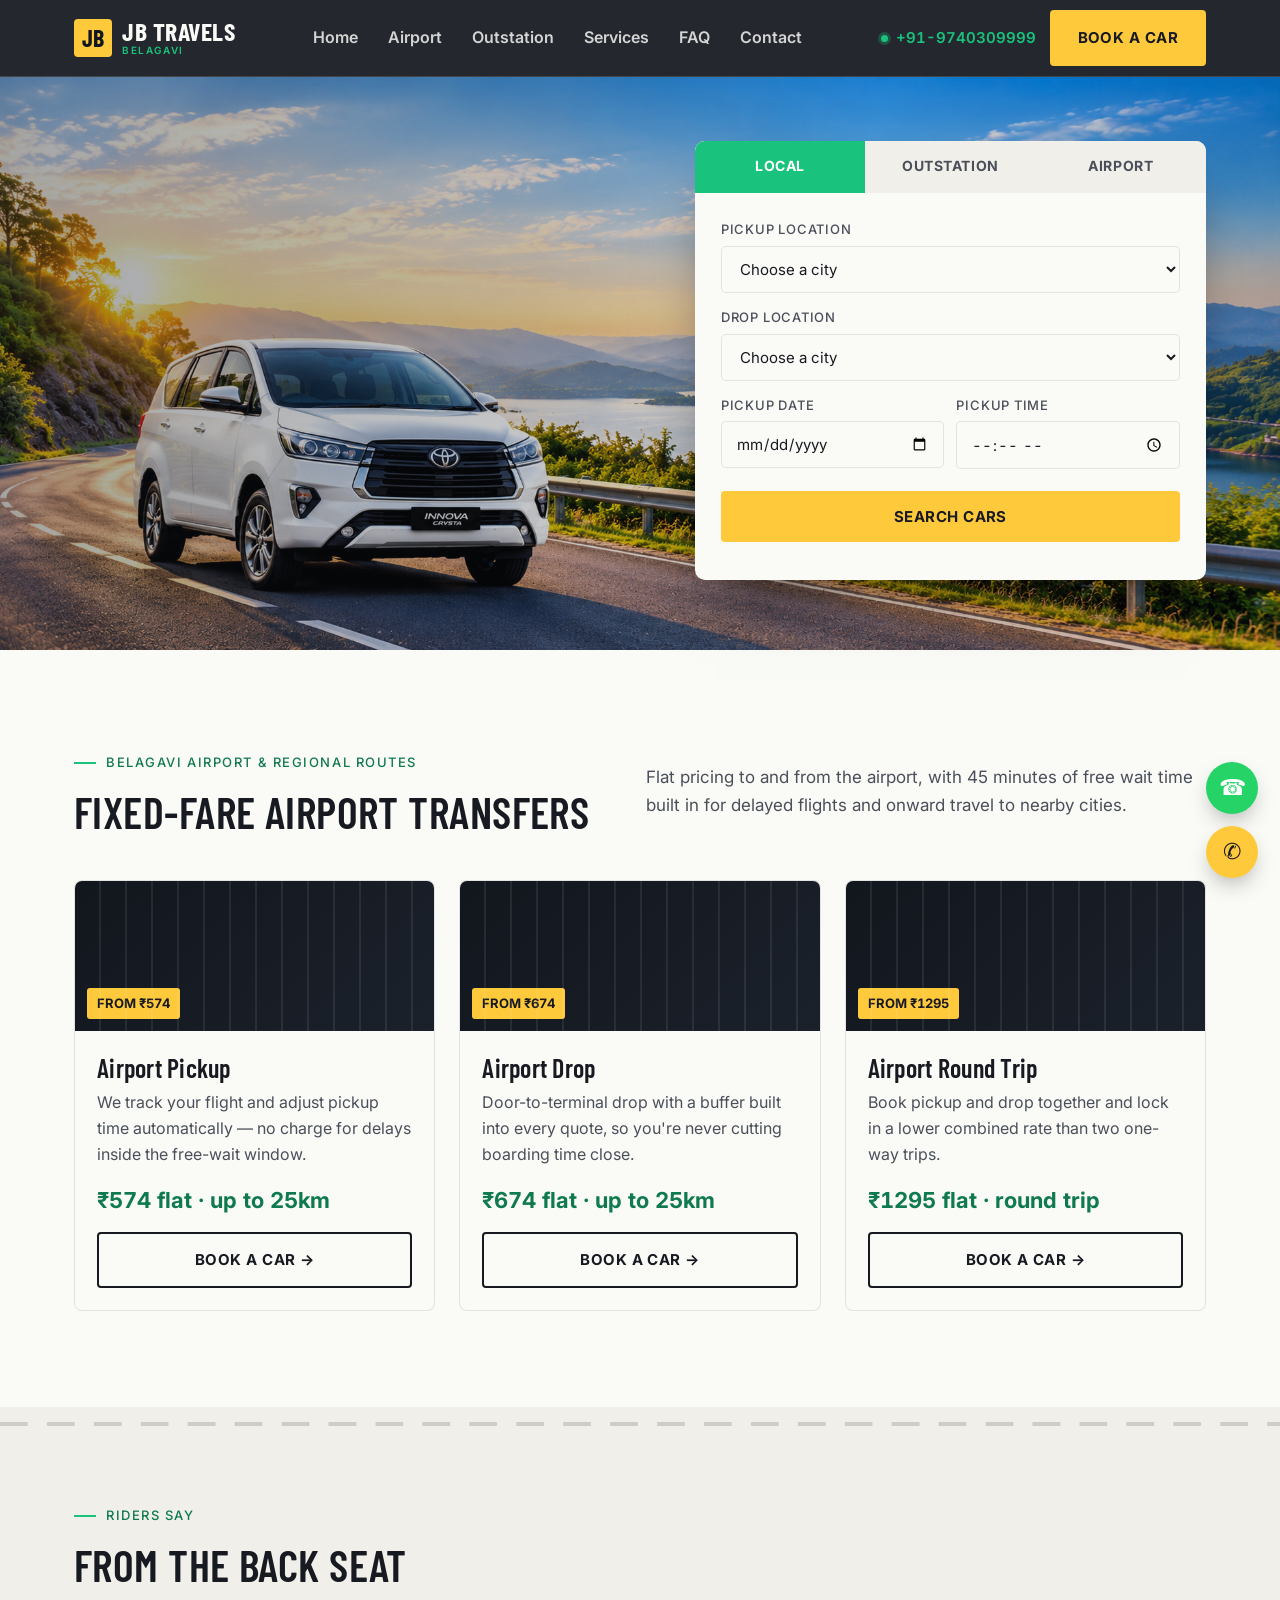
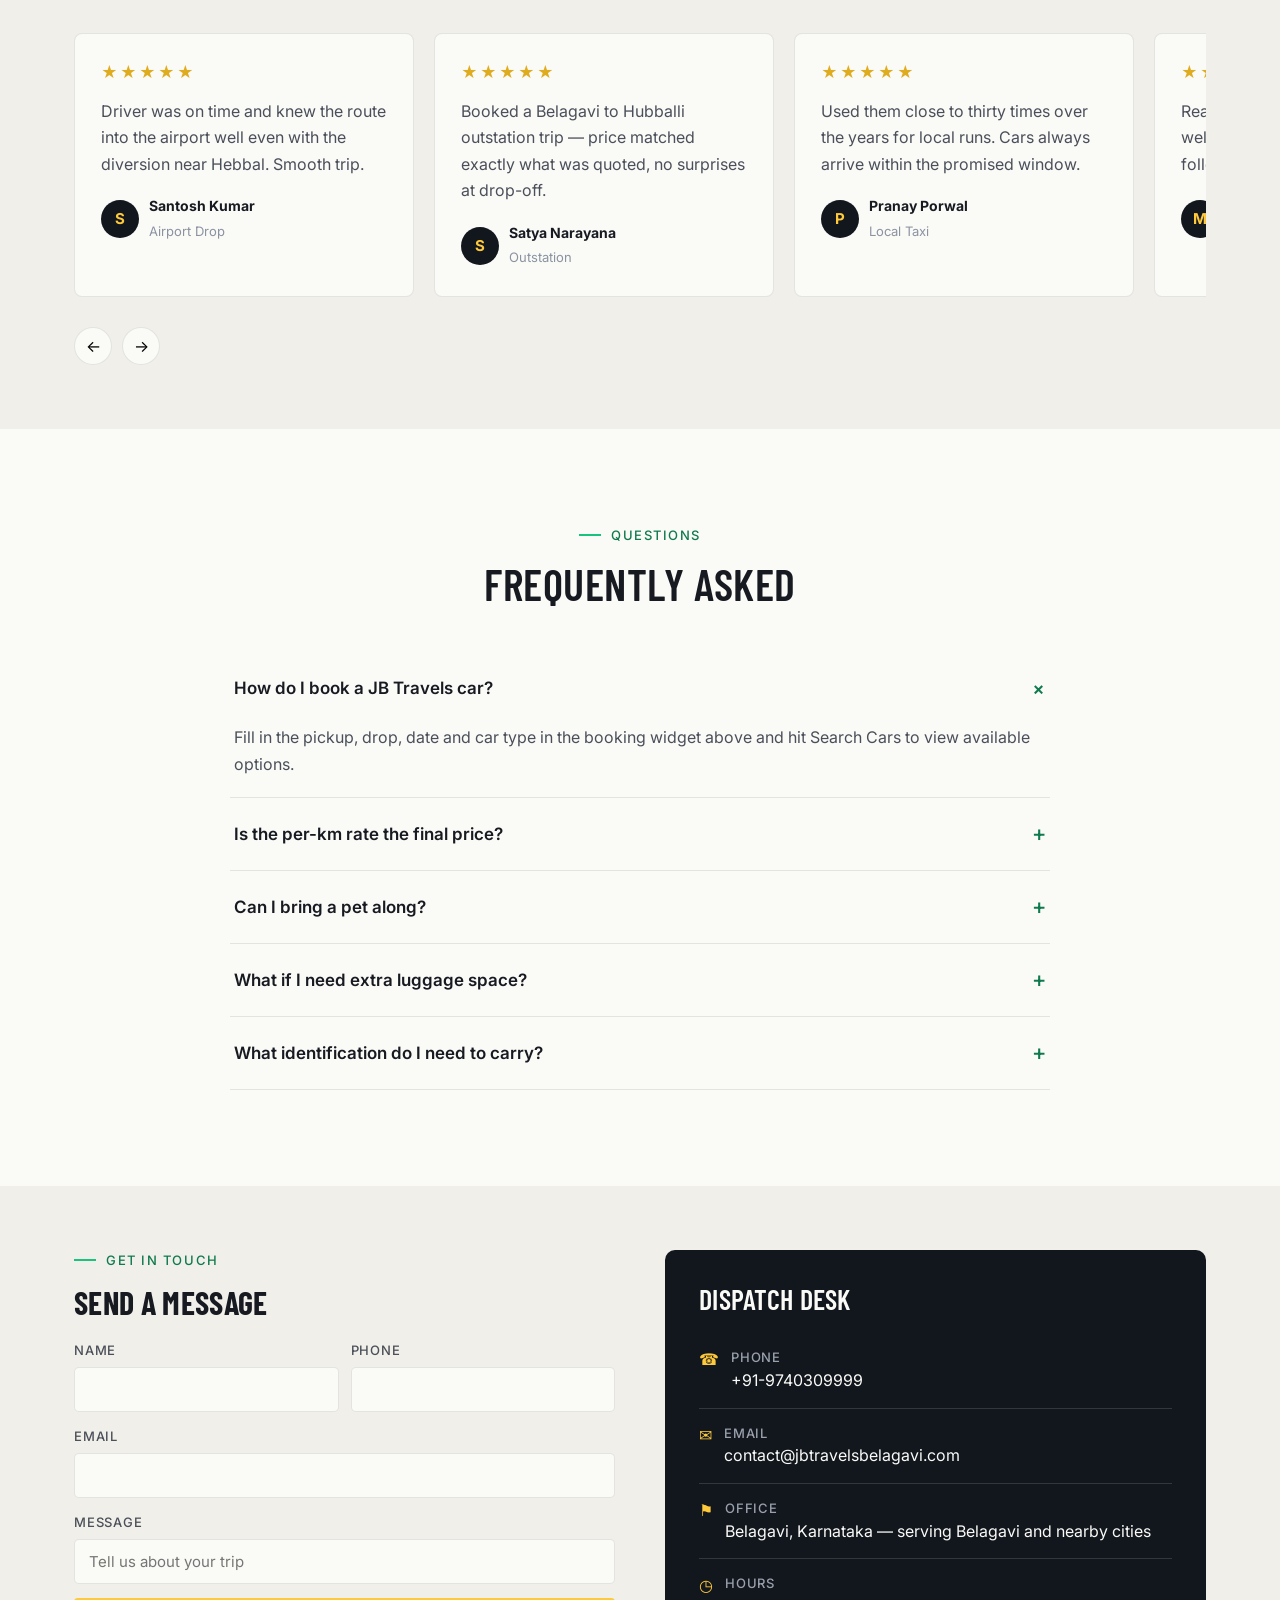
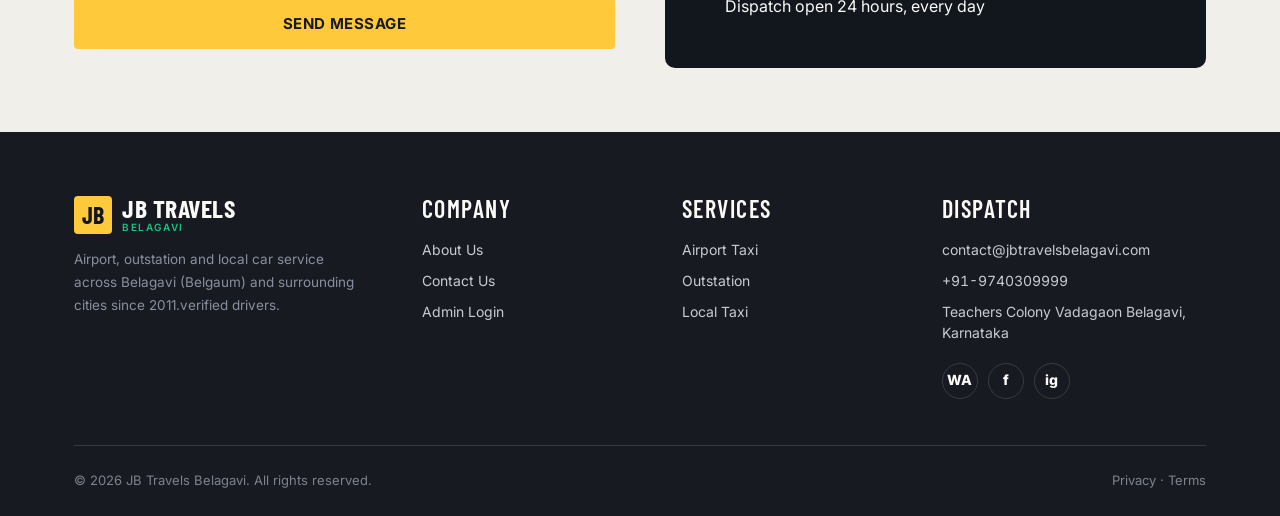
==== commit 7cfba0e6: "jion updated" ====
--- a/index.html
+++ b/index.html
@@ -66,11 +66,15 @@
 
         <div class="field">
           <label for="pickup">Pickup location</label>
-          <input type="text" id="pickup" name="pickup" placeholder="e.g. Tilakwadi, Shahpur" required>
+          <select id="pickup" name="pickup" required>
+            <option value="">Loading cities…</option>
+          </select>
         </div>
         <div class="field">
           <label for="drop">Drop location</label>
-          <input type="text" id="drop" name="drop" placeholder="e.g. Belagavi Airport or Gokak" required>
+          <select id="drop" name="drop" required>
+            <option value="">Loading cities…</option>
+          </select>
         </div>
         <div class="field-row">
           <div class="field">
@@ -157,7 +161,7 @@
           <h3>Airport Pickup</h3>
           <p>We track your flight and adjust pickup time automatically — no charge for delays inside the free-wait window.</p>
           <div class="price">₹574 flat · up to 25km</div>
-          <a class="btn btn-ghost" href="#book">Book a Car →</a>
+          <a class="btn btn-ghost" href="outstation_search.html?trip=airport&amp;pickup=Belagavi%20Airport&amp;drop=Belagavi">Book a Car →</a>
         </div>
       </div>
       <div class="route-card">
@@ -166,7 +170,7 @@
           <h3>Airport Drop</h3>
           <p>Door-to-terminal drop with a buffer built into every quote, so you're never cutting boarding time close.</p>
           <div class="price">₹674 flat · up to 25km</div>
-          <a class="btn btn-ghost" href="#book">Book a Car →</a>
+          <a class="btn btn-ghost" href="outstation_search.html?trip=airport&amp;pickup=Belagavi&amp;drop=Belagavi%20Airport">Book a Car →</a>
         </div>
       </div>
       <div class="route-card">
@@ -175,7 +179,7 @@
           <h3>Airport Round Trip</h3>
           <p>Book pickup and drop together and lock in a lower combined rate than two one-way trips.</p>
           <div class="price">₹1295 flat · round trip</div>
-          <a class="btn btn-ghost" href="#book">Book a Car →</a>
+          <a class="btn btn-ghost" href="outstation_search.html?trip=airport&amp;journey=round_trip&amp;pickup=Belagavi&amp;drop=Belagavi%20Airport">Book a Car →</a>
         </div>
       </div>
     </div>
@@ -379,7 +383,7 @@
       </div>
       <div>
         <h5>Company</h5>
-        <ul><li><a href="pages/about.html">About Us</a></li><li><a href="pages/contact.html">Contact Us</a></li></ul>
+        <ul><li><a href="pages/about.html">About Us</a></li><li><a href="pages/contact.html">Contact Us</a></li><li><a href="admin/login.php">Admin Login</a></li></ul>
       </div>
       <div>
         <h5>Services</h5>
--- a/assets/css/app.css
+++ b/assets/css/app.css
@@ -115,10 +115,10 @@
 
 /* ---------- hero ---------- */
 .hero{
-	/* Responsive hero photo with a dark overlay for contrast. */
+	/* Keep the photo bright while retaining enough contrast for hero content. */
 	background:
-		linear-gradient(90deg, rgba(18,22,29,0.92) 0%, rgba(18,22,29,0.72) 42%, rgba(18,22,29,0.32) 68%, rgba(18,22,29,0.55) 100%),
-		url('../images/HeroPage.jpg');
+		linear-gradient(90deg, rgba(18,22,29,0.38) 0%, rgba(18,22,29,0.24) 42%, rgba(18,22,29,0.10) 68%, rgba(18,22,29,0.25) 100%),
+		url('../images/roadlake.jpeg');
 	background-size: cover;
 	background-position: center center;
 	background-repeat: no-repeat;
@@ -399,4 +399,3 @@
 	.header-cta .btn{ padding:8px 6px; font-size:11px; }
 	.nav-toggle{ width:30px; padding:0; font-size:22px; }
 }
-
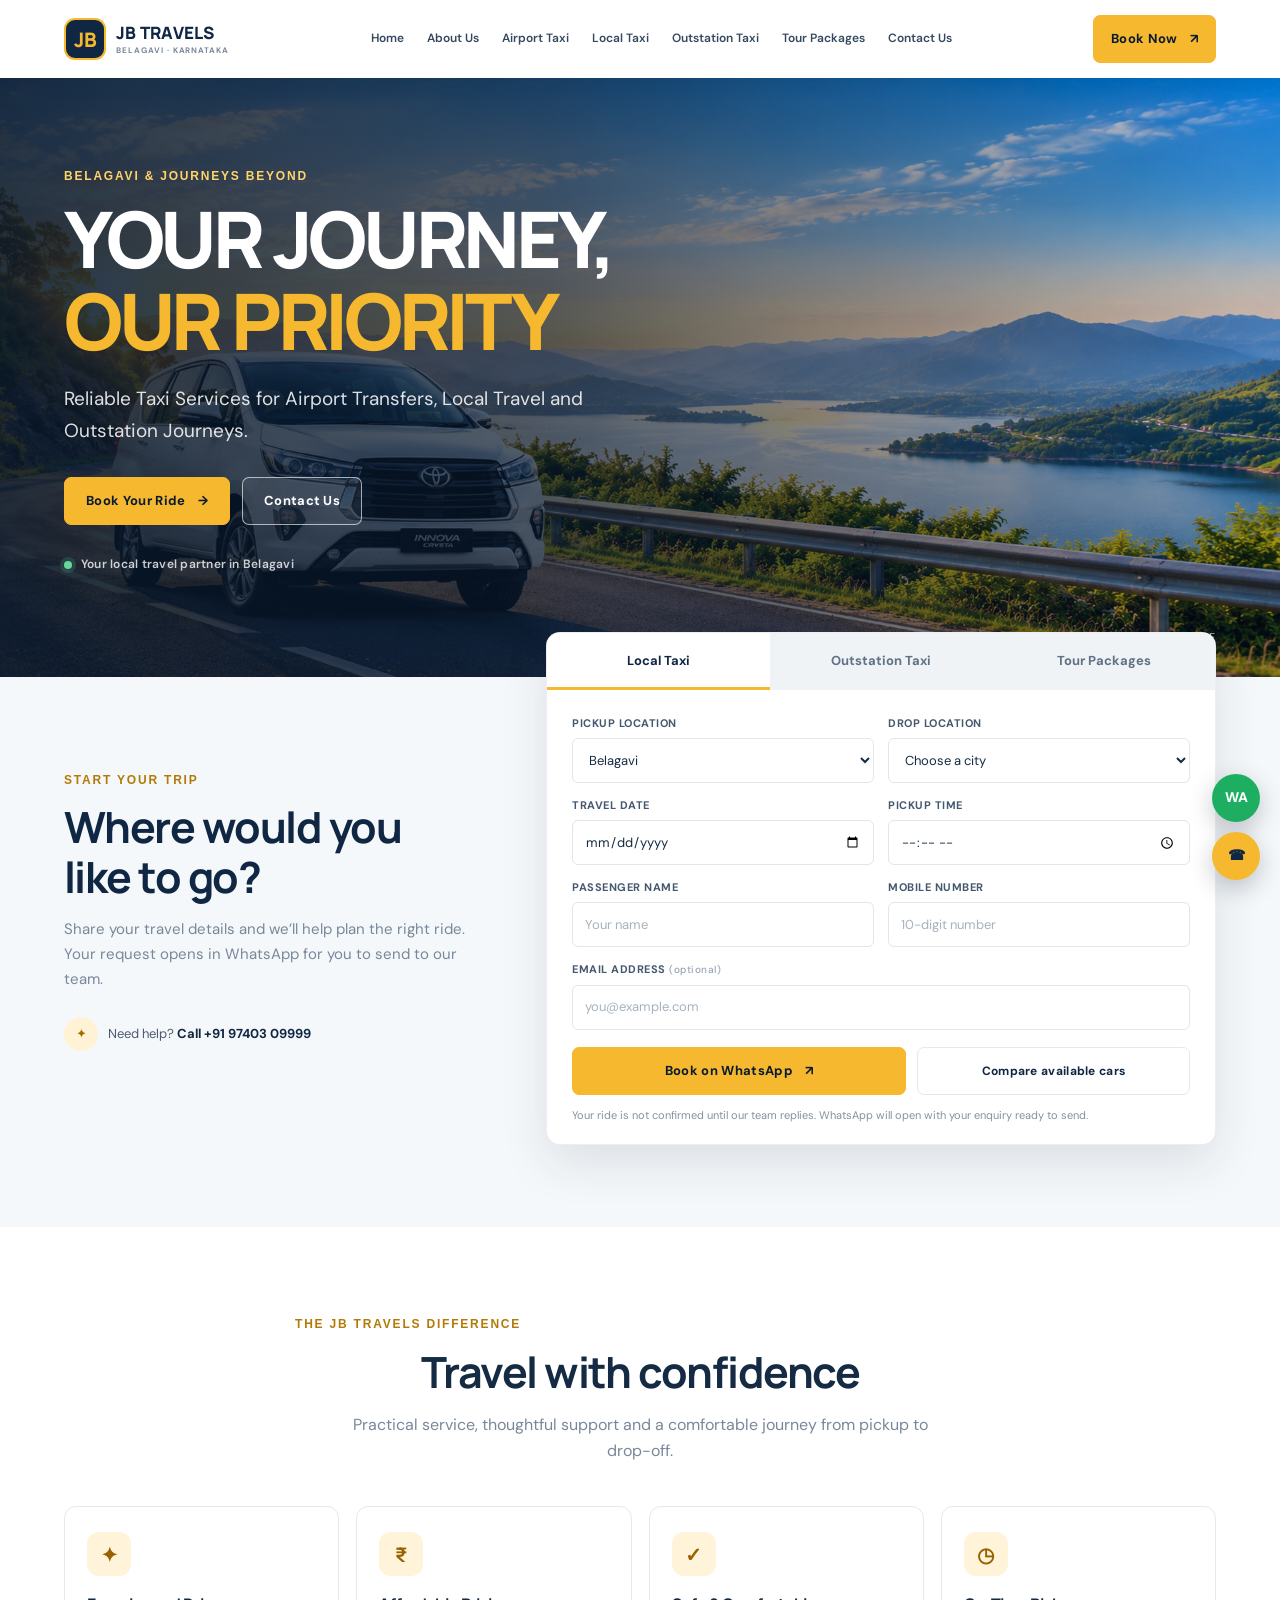
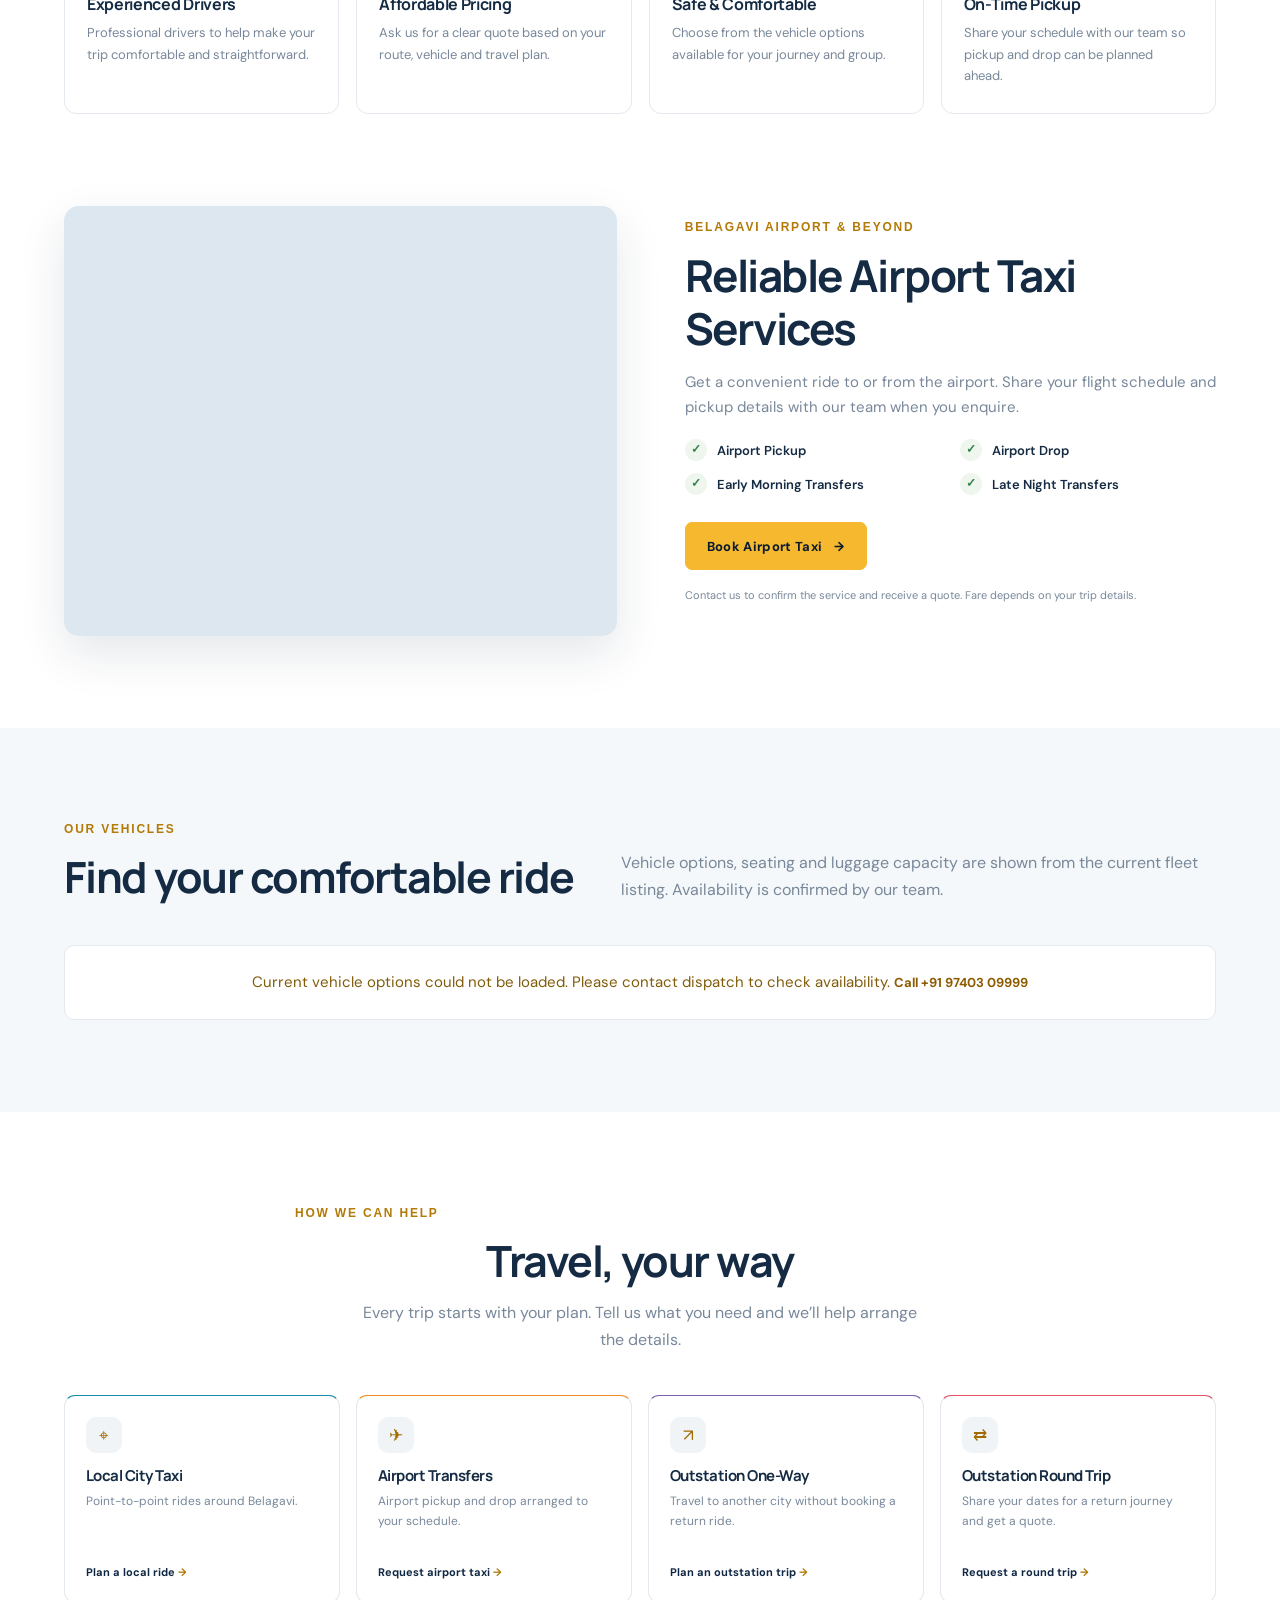
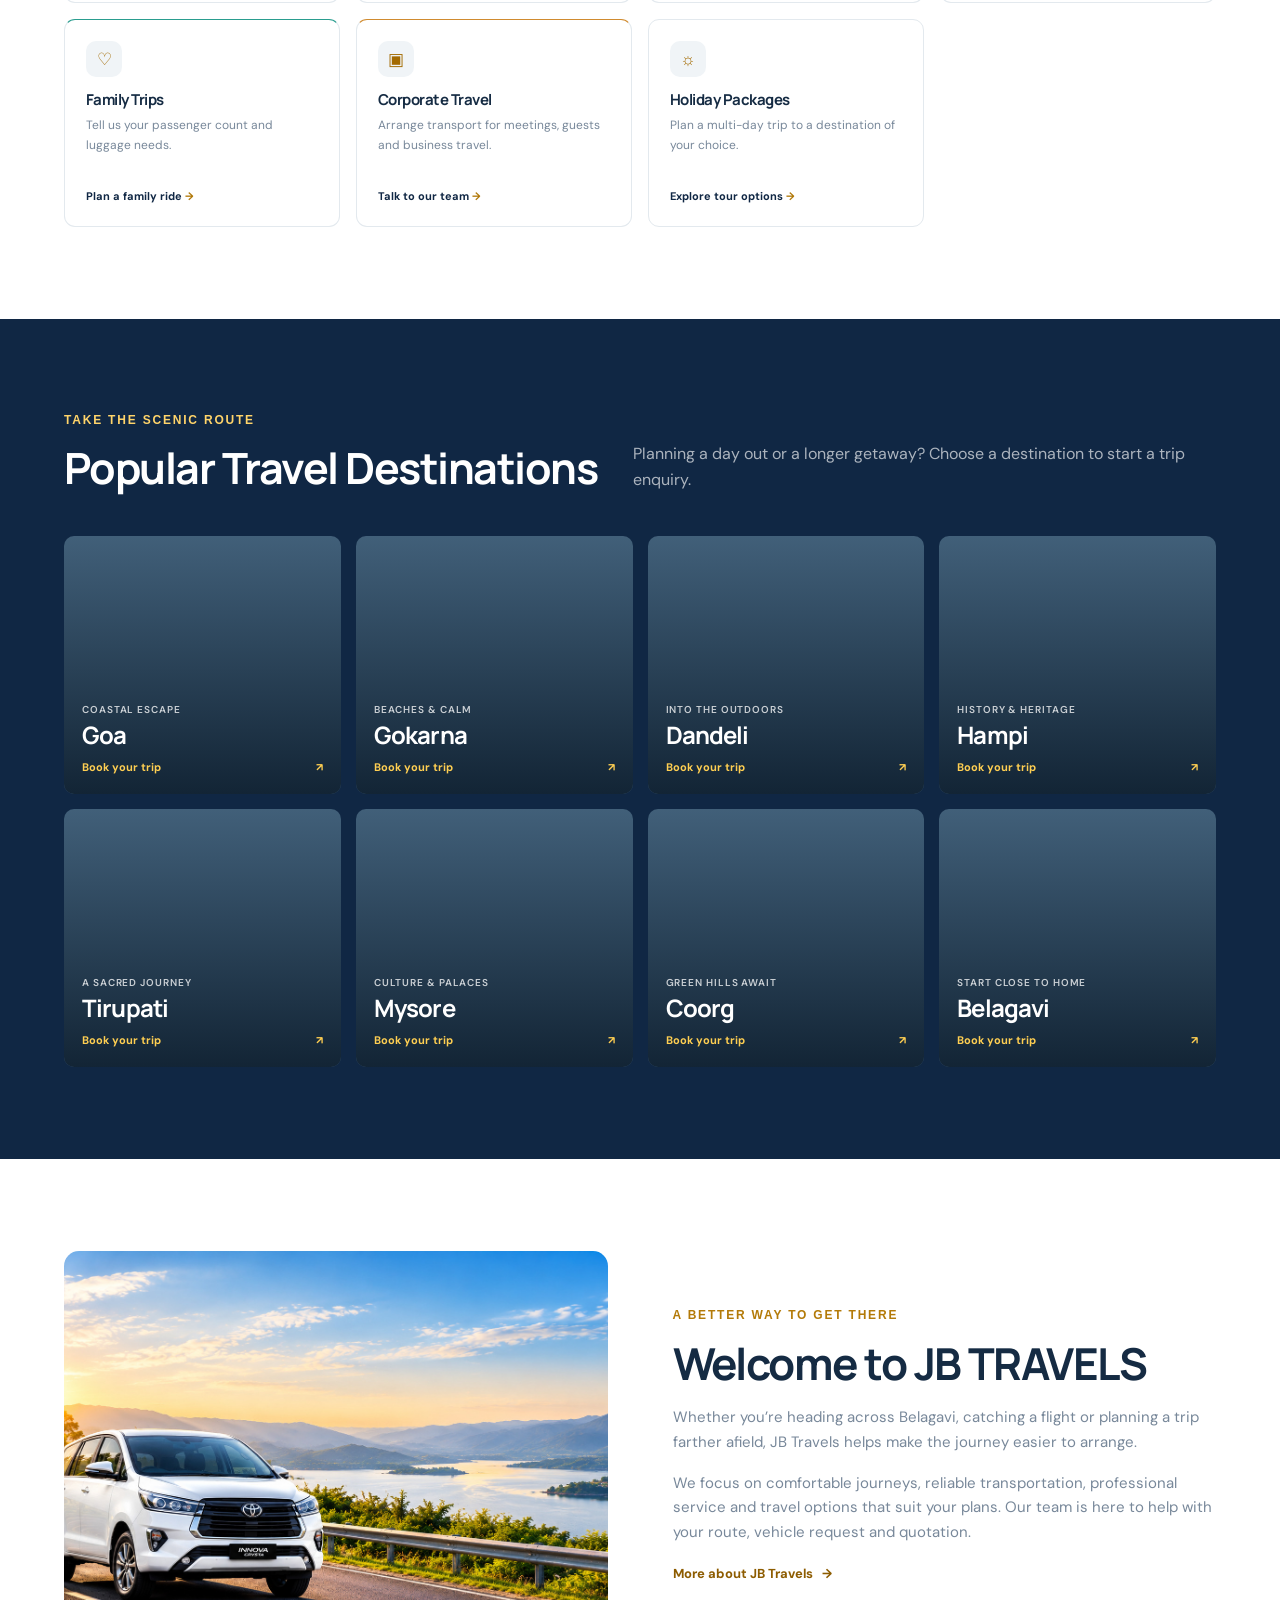
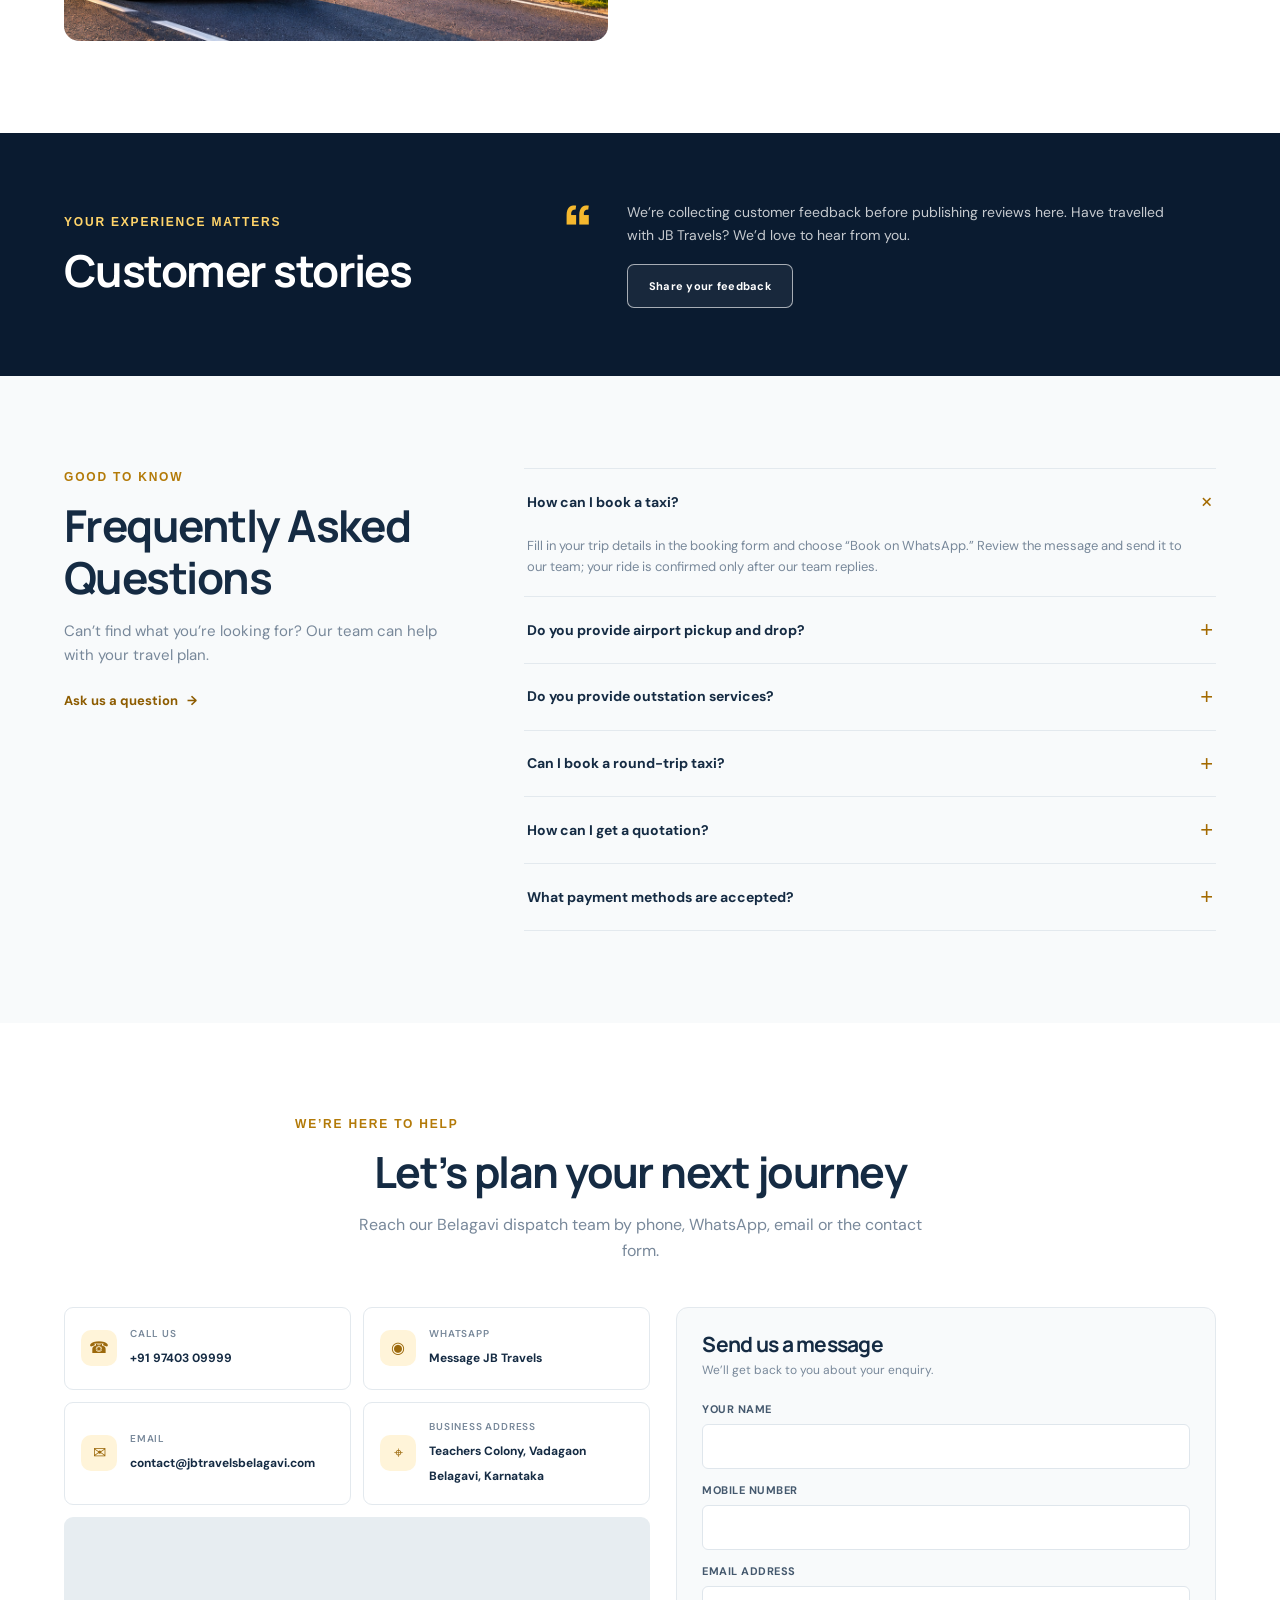
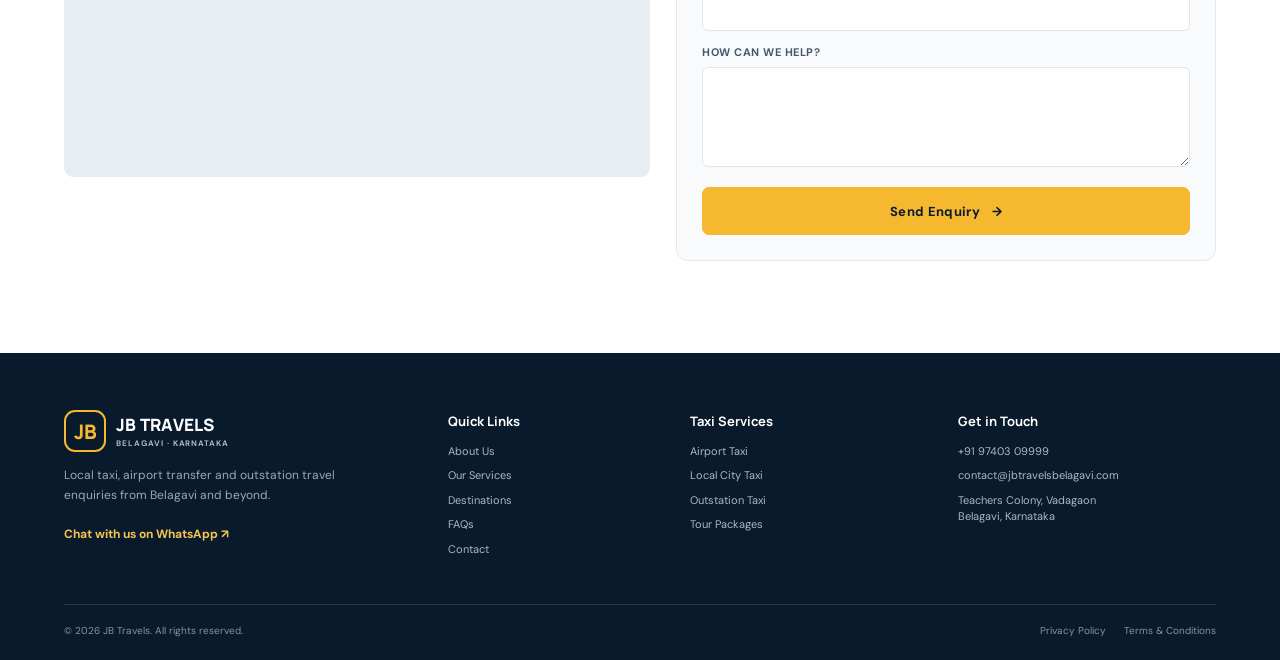
==== commit 04110815: "NEW THEM CHANGE DATA" ====
--- a/index.html
+++ b/index.html
@@ -1,416 +1,348 @@
-<!DOCTYPE html>
+<!doctype html>
 <html lang="en">
 <head>
-<meta charset="UTF-8">
-<meta name="viewport" content="width=device-width, initial-scale=1.0">
-<title>JB Travels Belagavi — Airport, Outstation &amp; Local Car Service in Belagavi (Belgaum)</title>
-<meta name="description" content="Book reliable airport pickup &amp; drop, outstation car rides and local travel across Belagavi (Belgaum) and nearby cities like Gokak, Nipani, Khanapur, Hubballi and Dharwad.">
-<link rel="preconnect" href="https://fonts.googleapis.com">
-<link rel="preconnect" href="https://fonts.gstatic.com" crossorigin>
-<link href="https://fonts.googleapis.com/css2?family=Barlow+Condensed:wght@600;700&family=Inter:wght@400;500;600;700&display=swap" rel="stylesheet">
-<link rel="stylesheet" href="assets/css/app.css">
+  <meta charset="utf-8">
+  <meta name="viewport" content="width=device-width, initial-scale=1">
+  <title>JB Travels | Taxi, Airport &amp; Outstation Cabs in Belagavi</title>
+  <meta name="description" content="Book local taxis, airport transfers and outstation cabs with JB Travels in Belagavi. Tell us about your journey and request a ride on WhatsApp.">
+  <meta name="theme-color" content="#102744">
+  <link rel="preconnect" href="https://fonts.googleapis.com">
+  <link rel="preconnect" href="https://fonts.gstatic.com" crossorigin>
+  <link rel="preconnect" href="https://images.unsplash.com">
+  <link href="https://fonts.googleapis.com/css2?family=DM+Sans:wght@400;500;600;700&family=Manrope:wght@500;600;700;800&display=swap" rel="stylesheet">
+  <link rel="stylesheet" href="assets/css/app.css">
+  <link rel="stylesheet" href="assets/css/home.css">
+  <script type="application/ld+json">
+  {
+    "@context": "https://schema.org",
+    "@type": "TaxiService",
+    "name": "JB Travels",
+    "telephone": "+91-9740309999",
+    "email": "contact@jbtravelsbelagavi.com",
+    "address": {
+      "@type": "PostalAddress",
+      "streetAddress": "Teachers Colony, Vadagaon",
+      "addressLocality": "Belagavi",
+      "addressRegion": "Karnataka",
+      "addressCountry": "IN"
+    },
+    "areaServed": "Belagavi, Karnataka"
+  }
+  </script>
 </head>
 <body>
-
-<!-- ===================== HEADER ===================== -->
-<header class="site-header">
-  <div class="wrap">
-    <a class="logo" href="#top">
-      <span class="mark">JB</span>
-      <span class="word">JB TRAVELS <small>BELAGAVI</small></span>
-    </a>
-    <nav class="nav-links" id="navLinks">
-      <a href="#top">Home</a>
-      <a href="#airport">Airport</a>
-      <a href="#outstation">Outstation</a>
-      <!-- <a href="#fleet">Fleet</a>
-      <a href="#offers">Offers</a> -->
-      <a href="pages/services.html">Services</a>
-      <a href="pages/faq.html">FAQ</a>
-      <a href="pages/contact.html">Contact</a>
-    </nav>
-    <div class="header-cta">
-      <div class="phone-pill"><span class="dot"></span> +91-9740309999</div>
-      <a class="btn btn-yellow" href="#book">Book a Car</a>
+  <a class="skip-link" href="#main">Skip to content</a>
+  <header class="site-header">
+    <div class="wrap header-inner">
+      <a class="logo" href="#top" aria-label="JB Travels home">
+        <span class="mark">JB</span>
+        <span class="word">JB TRAVELS<small>BELAGAVI · KARNATAKA</small></span>
+      </a>
+      <button class="nav-toggle" id="navToggle" type="button" aria-label="Open navigation" aria-expanded="false" aria-controls="navLinks">
+        <span></span><span></span><span></span>
+      </button>
+      <nav class="nav-links" id="navLinks" aria-label="Main navigation">
+        <a href="#top">Home</a>
+        <a href="#about">About Us</a>
+        <a href="#airport">Airport Taxi</a>
+        <a href="#services">Local Taxi</a>
+        <a href="#book" data-book-tab="outstation">Outstation Taxi</a>
+        <a href="#book" data-book-tab="package">Tour Packages</a>
+        <a href="#contact">Contact Us</a>
+      </nav>
+      <a class="btn btn-yellow header-book" href="#book">Book Now <span aria-hidden="true">↗</span></a>
     </div>
-    <button class="nav-toggle" id="navToggle" aria-label="Toggle menu">☰</button>
+  </header>
+
+  <main id="main">
+    <section class="hero" id="top">
+      <div class="hero-shade"></div>
+      <div class="wrap hero-content">
+        <p class="eyebrow">Belagavi &amp; journeys beyond</p>
+        <h1>Your Journey,<br><em>Our Priority</em></h1>
+        <p class="hero-copy">Reliable Taxi Services for Airport Transfers, Local Travel and Outstation Journeys.</p>
+        <div class="hero-actions">
+          <a class="btn btn-yellow" href="#book">Book Your Ride <span aria-hidden="true">→</span></a>
+          <a class="btn btn-outline-light" href="#contact">Contact Us</a>
+        </div>
+        <div class="hero-note"><span class="hero-note-dot"></span> Your local travel partner in Belagavi</div>
+      </div>
+      <a class="hero-scroll" href="#book" aria-label="Scroll to booking form"><span></span> Plan your ride</a>
+    </section>
+
+    <section class="booking-section" id="book" aria-labelledby="booking-title">
+      <div class="wrap booking-wrap">
+        <div class="booking-intro">
+          <p class="eyebrow">Start your trip</p>
+          <h2 id="booking-title">Where would you like to go?</h2>
+          <p>Share your travel details and we’ll help plan the right ride. Your request opens in WhatsApp for you to send to our team.</p>
+          <div class="booking-callout"><span aria-hidden="true">✦</span><span>Need help? <a href="tel:+919740309999">Call +91 97403 09999</a></span></div>
+        </div>
+        <div class="booking-card">
+          <div class="booking-tabs" role="tablist" aria-label="Choose a service">
+            <button type="button" class="active" id="tab-local" role="tab" aria-selected="true" aria-controls="bookingPanel" data-tab="local">Local Taxi</button>
+            <button type="button" id="tab-outstation" role="tab" aria-selected="false" aria-controls="bookingPanel" data-tab="outstation">Outstation Taxi</button>
+            <button type="button" id="tab-package" role="tab" aria-selected="false" aria-controls="bookingPanel" data-tab="package">Tour Packages</button>
+          </div>
+          <form class="booking-form" id="bookingForm" novalidate>
+            <input type="hidden" name="service" id="tripType" value="local">
+            <input type="hidden" name="preferred_vehicle" id="preferredVehicle" value="">
+            <div id="bookingPanel" role="tabpanel" aria-labelledby="tab-local">
+              <div class="form-grid">
+                <div class="field" data-show="local,outstation,package">
+                  <label for="pickup">Pickup Location</label>
+                  <select id="pickup" name="pickup" required>
+                    <option value="Belagavi">Belagavi</option>
+                  </select>
+                </div>
+                <div class="field" data-show="local,outstation">
+                  <label for="drop">Drop Location</label>
+                  <select id="drop" name="drop" required>
+                    <option value="">Choose a destination</option>
+                  </select>
+                </div>
+                <div class="field" data-show="package">
+                  <label for="destination">Tour Destination</label>
+                  <select id="destination" name="destination" required>
+                    <option value="">Choose a destination</option>
+                    <option>Goa</option><option>Gokarna</option><option>Dandeli</option><option>Hampi</option>
+                    <option>Tirupati</option><option>Mysore</option><option>Coorg</option><option>Belagavi</option>
+                  </select>
+                </div>
+                <div class="field" data-show="local,outstation,package">
+                  <label for="date">Travel Date</label>
+                  <input type="date" id="date" name="date" required>
+                </div>
+                <div class="field" data-show="local,outstation">
+                  <label for="time">Pickup Time</label>
+                  <input type="time" id="time" name="time" required>
+                </div>
+                <div class="field" data-show="outstation">
+                  <label for="journeyType">Journey Type</label>
+                  <select id="journeyType" name="journey_type">
+                    <option value="One Way">One Way</option>
+                    <option value="Round Trip">Round Trip</option>
+                  </select>
+                </div>
+                <div class="field" data-show="outstation" id="returnDateField" hidden>
+                  <label for="returnDate">Return Date</label>
+                  <input type="date" id="returnDate" name="return_date">
+                </div>
+                <div class="field" data-show="package">
+                  <label for="days">Number of Days</label>
+                  <input type="number" id="days" name="days" min="1" max="60" placeholder="e.g. 3" required>
+                </div>
+                <div class="field" data-show="package">
+                  <label for="passengers">Number of Passengers</label>
+                  <input type="number" id="passengers" name="passengers" min="1" max="50" placeholder="e.g. 4" required>
+                </div>
+                <div class="field" data-show="local,outstation,package">
+                  <label for="passengerName">Passenger Name</label>
+                  <input type="text" id="passengerName" name="name" autocomplete="name" maxlength="100" placeholder="Your name" required>
+                </div>
+                <div class="field" data-show="local,outstation,package">
+                  <label for="mobile">Mobile Number</label>
+                  <input type="tel" id="mobile" name="phone" autocomplete="tel" inputmode="numeric" pattern="[0-9]{10}" maxlength="10" placeholder="10-digit number" required>
+                </div>
+                <div class="field field-wide" data-show="local,outstation,package">
+                  <label for="email">Email Address <span class="optional">(optional)</span></label>
+                  <input type="email" id="email" name="email" autocomplete="email" maxlength="150" placeholder="you@example.com">
+                </div>
+              </div>
+              <div class="booking-actions">
+                <button type="submit" class="btn btn-yellow btn-block" id="bookWhatsapp">Book on WhatsApp <span aria-hidden="true">↗</span></button>
+                <button type="button" class="btn btn-search" id="searchCars">Compare available cars</button>
+              </div>
+              <p class="booking-disclaimer">Your ride is not confirmed until our team replies. WhatsApp will open with your enquiry ready to send.</p>
+              <div class="form-msg" id="bookingMsg" role="status" aria-live="polite"></div>
+            </div>
+          </form>
+        </div>
+      </div>
+    </section>
+
+    <section class="section benefits-section" aria-labelledby="benefits-title">
+      <div class="wrap">
+        <div class="section-heading">
+          <p class="eyebrow">The JB Travels difference</p>
+          <h2 id="benefits-title">Travel with confidence</h2>
+          <p>Practical service, thoughtful support and a comfortable journey from pickup to drop-off.</p>
+        </div>
+        <div class="benefit-grid">
+          <article class="benefit-card"><span class="feature-icon" aria-hidden="true">✦</span><h3>Experienced Drivers</h3><p>Professional drivers to help make your trip comfortable and straightforward.</p></article>
+          <article class="benefit-card"><span class="feature-icon" aria-hidden="true">₹</span><h3>Affordable Pricing</h3><p>Ask us for a clear quote based on your route, vehicle and travel plan.</p></article>
+          <article class="benefit-card"><span class="feature-icon" aria-hidden="true">✓</span><h3>Safe &amp; Comfortable</h3><p>Choose from the vehicle options available for your journey and group.</p></article>
+          <article class="benefit-card"><span class="feature-icon" aria-hidden="true">◷</span><h3>On-Time Pickup</h3><p>Share your schedule with our team so pickup and drop can be planned ahead.</p></article>
+        </div>
+      </div>
+    </section>
+
+    <section class="airport-section section" id="airport" aria-labelledby="airport-title">
+      <div class="wrap airport-layout">
+        <div class="airport-image" role="img" aria-label="Passenger aircraft ready for an airport journey"></div>
+        <div class="airport-content">
+          <p class="eyebrow">Belagavi Airport &amp; beyond</p>
+          <h2 id="airport-title">Reliable Airport Taxi Services</h2>
+          <p>Get a convenient ride to or from the airport. Share your flight schedule and pickup details with our team when you enquire.</p>
+          <ul class="check-list">
+            <li><span aria-hidden="true">✓</span> Airport Pickup</li>
+            <li><span aria-hidden="true">✓</span> Airport Drop</li>
+            <li><span aria-hidden="true">✓</span> Early Morning Transfers</li>
+            <li><span aria-hidden="true">✓</span> Late Night Transfers</li>
+          </ul>
+          <a class="btn btn-yellow" href="#book" data-book-tab="local" data-airport-pickup="true">Book Airport Taxi <span aria-hidden="true">→</span></a>
+          <p class="fine-print">Contact us to confirm the service and receive a quote. Fare depends on your trip details.</p>
+        </div>
+      </div>
+    </section>
+
+    <section class="section fleet-section" id="fleet" aria-labelledby="fleet-title">
+      <div class="wrap">
+        <div class="section-heading section-heading-row">
+          <div><p class="eyebrow">Our vehicles</p><h2 id="fleet-title">Find your comfortable ride</h2></div>
+          <p>Vehicle options, seating and luggage capacity are shown from the current fleet listing. Availability is confirmed by our team.</p>
+        </div>
+        <div class="fleet-grid" id="fleetGrid" aria-live="polite">
+          <p class="fleet-state">Loading current vehicle options…</p>
+        </div>
+      </div>
+    </section>
+
+    <section class="section services-section" id="services" aria-labelledby="services-title">
+      <div class="wrap">
+        <div class="section-heading">
+          <p class="eyebrow">How we can help</p>
+          <h2 id="services-title">Travel, your way</h2>
+          <p>Every trip starts with your plan. Tell us what you need and we’ll help arrange the details.</p>
+        </div>
+        <div class="service-grid">
+          <a class="service-card" href="#book" data-book-tab="local"><span aria-hidden="true">⌖</span><h3>Local City Taxi</h3><p>Point-to-point rides around Belagavi.</p><b>Plan a local ride <span aria-hidden="true">→</span></b></a>
+          <a class="service-card" href="#book"><span aria-hidden="true">✈</span><h3>Airport Transfers</h3><p>Airport pickup and drop arranged to your schedule.</p><b>Request airport taxi <span aria-hidden="true">→</span></b></a>
+          <a class="service-card" href="#book" data-book-tab="outstation"><span aria-hidden="true">↗</span><h3>Outstation One-Way</h3><p>Travel to another city without booking a return ride.</p><b>Plan an outstation trip <span aria-hidden="true">→</span></b></a>
+          <a class="service-card" href="#book" data-book-tab="outstation"><span aria-hidden="true">⇄</span><h3>Outstation Round Trip</h3><p>Share your dates for a return journey and get a quote.</p><b>Request a round trip <span aria-hidden="true">→</span></b></a>
+          <a class="service-card" href="#book" data-book-tab="package"><span aria-hidden="true">♡</span><h3>Family Trips</h3><p>Tell us your passenger count and luggage needs.</p><b>Plan a family ride <span aria-hidden="true">→</span></b></a>
+          <a class="service-card" href="#contact"><span aria-hidden="true">▣</span><h3>Corporate Travel</h3><p>Arrange transport for meetings, guests and business travel.</p><b>Talk to our team <span aria-hidden="true">→</span></b></a>
+          <a class="service-card" href="#book" data-book-tab="package"><span aria-hidden="true">☼</span><h3>Holiday Packages</h3><p>Plan a multi-day trip to a destination of your choice.</p><b>Explore tour options <span aria-hidden="true">→</span></b></a>
+        </div>
+      </div>
+    </section>
+
+    <section class="destinations-section section" id="destinations" aria-labelledby="destinations-title">
+      <span id="outstation" class="anchor-target"></span>
+      <div class="wrap">
+        <div class="section-heading section-heading-row">
+          <div><p class="eyebrow">Take the scenic route</p><h2 id="destinations-title">Popular Travel Destinations</h2></div>
+          <p>Planning a day out or a longer getaway? Choose a destination to start a trip enquiry.</p>
+        </div>
+        <div class="destination-grid">
+          <a class="destination-card" href="#book" data-destination="Goa" style="--destination-image:url('https://images.unsplash.com/photo-1512343879784-a960bf40e7f2?auto=format&amp;fit=crop&amp;w=700&amp;q=75')"><span>Coastal escape</span><h3>Goa</h3><b>Book your trip <span aria-hidden="true">↗</span></b></a>
+          <a class="destination-card" href="#book" data-destination="Gokarna" style="--destination-image:url('https://images.unsplash.com/photo-1500375592092-40eb2168fd21?auto=format&amp;fit=crop&amp;w=700&amp;q=75')"><span>Beaches &amp; calm</span><h3>Gokarna</h3><b>Book your trip <span aria-hidden="true">↗</span></b></a>
+          <a class="destination-card" href="#book" data-destination="Dandeli" style="--destination-image:url('https://images.unsplash.com/photo-1448375240586-882707db888b?auto=format&amp;fit=crop&amp;w=700&amp;q=75')"><span>Into the outdoors</span><h3>Dandeli</h3><b>Book your trip <span aria-hidden="true">↗</span></b></a>
+          <a class="destination-card" href="#book" data-destination="Hampi" style="--destination-image:url('https://images.unsplash.com/photo-1561361513-2d000a50f0dc?auto=format&amp;fit=crop&amp;w=700&amp;q=75')"><span>History &amp; heritage</span><h3>Hampi</h3><b>Book your trip <span aria-hidden="true">↗</span></b></a>
+          <a class="destination-card" href="#book" data-destination="Tirupati" style="--destination-image:url('https://images.unsplash.com/photo-1606293926075-69a00dbfde81?auto=format&amp;fit=crop&amp;w=700&amp;q=75')"><span>A sacred journey</span><h3>Tirupati</h3><b>Book your trip <span aria-hidden="true">↗</span></b></a>
+          <a class="destination-card" href="#book" data-destination="Mysore" style="--destination-image:url('https://images.unsplash.com/photo-1600112356915-089abb8fc71a?auto=format&amp;fit=crop&amp;w=700&amp;q=75')"><span>Culture &amp; palaces</span><h3>Mysore</h3><b>Book your trip <span aria-hidden="true">↗</span></b></a>
+          <a class="destination-card" href="#book" data-destination="Coorg" style="--destination-image:url('https://images.unsplash.com/photo-1511497584788-876760111969?auto=format&amp;fit=crop&amp;w=700&amp;q=75')"><span>Green hills await</span><h3>Coorg</h3><b>Book your trip <span aria-hidden="true">↗</span></b></a>
+          <a class="destination-card" href="#book" data-destination="Belagavi" style="--destination-image:url('https://images.unsplash.com/photo-1470770841072-f978cf4d019e?auto=format&amp;fit=crop&amp;w=700&amp;q=75')"><span>Start close to home</span><h3>Belagavi</h3><b>Book your trip <span aria-hidden="true">↗</span></b></a>
+        </div>
+      </div>
+    </section>
+
+    <section class="about-section section" id="about" aria-labelledby="about-title">
+      <div class="wrap about-layout">
+        <div class="about-image" role="img" aria-label="A car on a scenic road through the hills"></div>
+        <div class="about-content">
+          <p class="eyebrow">A better way to get there</p>
+          <h2 id="about-title">Welcome to JB TRAVELS</h2>
+          <p>Whether you’re heading across Belagavi, catching a flight or planning a trip farther afield, JB Travels helps make the journey easier to arrange.</p>
+          <p>We focus on comfortable journeys, reliable transportation, professional service and travel options that suit your plans. Our team is here to help with your route, vehicle request and quotation.</p>
+          <a class="text-link" href="pages/about.html">More about JB Travels <span aria-hidden="true">→</span></a>
+        </div>
+      </div>
+    </section>
+
+    <section class="reviews-section section" aria-labelledby="reviews-title">
+      <div class="wrap reviews-wrap">
+        <div><p class="eyebrow">Your experience matters</p><h2 id="reviews-title">Customer stories</h2></div>
+        <div class="review-empty">
+          <span class="review-mark" aria-hidden="true">“</span>
+          <p>We’re collecting customer feedback before publishing reviews here. Have travelled with JB Travels? We’d love to hear from you.</p>
+          <a class="btn btn-outline-light" href="#contact">Share your feedback</a>
+        </div>
+      </div>
+    </section>
+
+    <section class="section faq-section" id="faq" aria-labelledby="faq-title">
+      <div class="wrap faq-layout">
+        <div class="faq-intro">
+          <p class="eyebrow">Good to know</p>
+          <h2 id="faq-title">Frequently Asked Questions</h2>
+          <p>Can’t find what you’re looking for? Our team can help with your travel plan.</p>
+          <a class="text-link" href="#contact">Ask us a question <span aria-hidden="true">→</span></a>
+        </div>
+        <div class="faq-list" id="faqList">
+          <div class="faq-item open"><button class="faq-q" type="button" aria-expanded="true">How can I book a taxi?<span class="plus" aria-hidden="true">+</span></button><div class="faq-a"><p>Fill in your trip details in the booking form and choose “Book on WhatsApp.” Review the message and send it to our team; your ride is confirmed only after our team replies.</p></div></div>
+          <div class="faq-item"><button class="faq-q" type="button" aria-expanded="false">Do you provide airport pickup and drop?<span class="plus" aria-hidden="true">+</span></button><div class="faq-a"><p>Yes, you can enquire about airport pickups and drops. Include your flight timing and pickup location so the team can check your request.</p></div></div>
+          <div class="faq-item"><button class="faq-q" type="button" aria-expanded="false">Do you provide outstation services?<span class="plus" aria-hidden="true">+</span></button><div class="faq-a"><p>Outstation one-way and round-trip enquiries are welcome. Share your route and dates to request availability and a quotation.</p></div></div>
+          <div class="faq-item"><button class="faq-q" type="button" aria-expanded="false">Can I book a round-trip taxi?<span class="plus" aria-hidden="true">+</span></button><div class="faq-a"><p>Yes. Choose “Round Trip” in the outstation booking form and include your return date.</p></div></div>
+          <div class="faq-item"><button class="faq-q" type="button" aria-expanded="false">How can I get a quotation?<span class="plus" aria-hidden="true">+</span></button><div class="faq-a"><p>Send your route, travel date, passenger count and any special requirements through the booking form or contact us directly.</p></div></div>
+          <div class="faq-item"><button class="faq-q" type="button" aria-expanded="false">What payment methods are accepted?<span class="plus" aria-hidden="true">+</span></button><div class="faq-a"><p>Payment options depend on the booking. Please confirm the available methods with our team when you receive your quotation.</p></div></div>
+        </div>
+      </div>
+    </section>
+
+    <section class="contact-section section" id="contact" aria-labelledby="contact-title">
+      <div class="wrap">
+        <div class="section-heading">
+          <p class="eyebrow">We’re here to help</p>
+          <h2 id="contact-title">Let’s plan your next journey</h2>
+          <p>Reach our Belagavi dispatch team by phone, WhatsApp, email or the contact form.</p>
+        </div>
+        <div class="contact-layout">
+          <div class="contact-details">
+            <a class="contact-item" href="tel:+919740309999"><span class="contact-icon" aria-hidden="true">☎</span><span><small>Call us</small><strong>+91 97403 09999</strong></span></a>
+            <a class="contact-item" href="https://wa.me/919535608945" target="_blank" rel="noopener noreferrer"><span class="contact-icon" aria-hidden="true">◉</span><span><small>WhatsApp</small><strong>Message JB Travels</strong></span></a>
+            <a class="contact-item" href="mailto:contact@jbtravelsbelagavi.com"><span class="contact-icon" aria-hidden="true">✉</span><span><small>Email</small><strong>contact@jbtravelsbelagavi.com</strong></span></a>
+            <div class="contact-item"><span class="contact-icon" aria-hidden="true">⌖</span><span><small>Business address</small><strong>Teachers Colony, Vadagaon<br>Belagavi, Karnataka</strong></span></div>
+            <div class="map-frame">
+              <iframe title="Map showing Teachers Colony, Vadagaon, Belagavi" src="https://www.google.com/maps?q=Teachers+Colony+Vadagaon+Belagavi+Karnataka&amp;output=embed" loading="lazy" referrerpolicy="no-referrer-when-downgrade"></iframe>
+            </div>
+          </div>
+          <form class="contact-form contact-card" id="contactForm" data-endpoint="api/contact.php">
+            <h3>Send us a message</h3>
+            <p>We’ll get back to you about your enquiry.</p>
+            <div class="field"><label for="cName">Your Name</label><input type="text" id="cName" name="name" autocomplete="name" maxlength="100" required></div>
+            <div class="field"><label for="cPhone">Mobile Number</label><input type="tel" id="cPhone" name="phone" autocomplete="tel" inputmode="numeric" pattern="[0-9]{10}" maxlength="10" required></div>
+            <div class="field"><label for="cEmail">Email Address</label><input type="email" id="cEmail" name="email" autocomplete="email" maxlength="150" required></div>
+            <div class="field"><label for="cMsg">How can we help?</label><textarea id="cMsg" name="message" rows="4" maxlength="2000" required></textarea></div>
+            <button type="submit" class="btn btn-yellow btn-block">Send Enquiry <span aria-hidden="true">→</span></button>
+            <div class="form-msg" id="contactMsg" role="status" aria-live="polite"></div>
+          </form>
+        </div>
+      </div>
+    </section>
+  </main>
+
+  <footer class="site-footer">
+    <div class="wrap">
+      <div class="footer-grid">
+        <div class="footer-brand">
+          <a class="logo" href="#top"><span class="mark">JB</span><span class="word">JB TRAVELS<small>BELAGAVI · KARNATAKA</small></span></a>
+          <p>Local taxi, airport transfer and outstation travel enquiries from Belagavi and beyond.</p>
+          <a class="footer-whatsapp" href="https://wa.me/919535608945" target="_blank" rel="noopener noreferrer">Chat with us on WhatsApp <span aria-hidden="true">↗</span></a>
+        </div>
+        <div><h2>Quick Links</h2><ul><li><a href="#about">About Us</a></li><li><a href="#services">Our Services</a></li><li><a href="#destinations">Destinations</a></li><li><a href="#faq">FAQs</a></li><li><a href="pages/contact.html">Contact</a></li></ul></div>
+        <div><h2>Taxi Services</h2><ul><li><a href="#airport">Airport Taxi</a></li><li><a href="#services">Local City Taxi</a></li><li><a href="#book" data-book-tab="outstation">Outstation Taxi</a></li><li><a href="#book" data-book-tab="package">Tour Packages</a></li></ul></div>
+        <div><h2>Get in Touch</h2><ul><li><a href="tel:+919740309999">+91 97403 09999</a></li><li><a href="mailto:contact@jbtravelsbelagavi.com">contact@jbtravelsbelagavi.com</a></li><li>Teachers Colony, Vadagaon<br>Belagavi, Karnataka</li></ul></div>
+      </div>
+      <div class="footer-bottom"><span>© <span id="currentYear">2026</span> JB Travels. All rights reserved.</span><span><a href="pages/privacy-policy.html">Privacy Policy</a><a href="pages/terms-and-conditions.html">Terms &amp; Conditions</a></span></div>
+    </div>
+  </footer>
+
+  <div class="float-actions" aria-label="Quick contact">
+    <a class="wa" href="https://wa.me/919535608945" target="_blank" rel="noopener noreferrer" aria-label="Chat with JB Travels on WhatsApp">WA</a>
+    <a class="call" href="tel:+919740309999" aria-label="Call JB Travels">☎</a>
   </div>
-</header>
-
-<!-- ===================== HERO / BOOKING METER ===================== -->
- <section class="hero" id="top">
-  <div class="wrap hero-grid">
-    <div> 
-      <!-- <div class="eyebrow" style="color:var(--yellow)">Since 2011 · Belagavi &amp; nearby cities</div>
-      <h1>Every ride, <em>comfortably</em> priced. Nothing hidden.</h1>
-      <p class="lede">Airport transfers, outstation trips and local car rides across Belagavi (Belgaum) and nearby cities — priced by the kilometre, tracked door to door, driven by people who know the region.</p>
-      <div style="display:flex; gap:14px; flex-wrap:wrap;">
-        <a href="#book" class="btn btn-yellow">Get a Fare Estimate</a>
-        <a href="tel:08046844684" class="btn btn-ghost on-dark">Call Dispatch →</a>
-      </div>
-      <div class="hero-stats">
-        <div><strong>13+</strong><span>Years on the road</span></div>
-        <div><strong>240k+</strong><span>Trips completed</span></div>
-        <div><strong>24×7</strong><span>Dispatch &amp; support</span></div>
-      </div> -->
-    </div> 
-
-    <div class="meter-card" id="book">
-      <div class="meter-tabs" id="meterTabs">
-        <button class="active" data-tab="local">Local</button>
-        <button data-tab="outstation">Outstation</button>
-        <button data-tab="airport">Airport</button>
-      </div>
-      <form class="meter-body" id="bookingForm">
-        <input type="hidden" name="trip_type" id="tripType" value="local">
-
-        <div class="field">
-          <label for="pickup">Pickup location</label>
-          <select id="pickup" name="pickup" required>
-            <option value="">Loading cities…</option>
-          </select>
-        </div>
-        <div class="field">
-          <label for="drop">Drop location</label>
-          <select id="drop" name="drop" required>
-            <option value="">Loading cities…</option>
-          </select>
-        </div>
-        <div class="field-row">
-          <div class="field">
-            <label for="date">Pickup date</label>
-            <input type="date" id="date" name="date" required>
-          </div>
-          <div class="field">
-            <label for="time">Pickup time</label>
-            <input type="time" id="time" name="time" required>
-          </div>
-        </div>
-        <!-- <div class="field">
-          <label for="cabType">Car type</label>
-          <select id="cabType" name="cab_type">
-            <option value="hatchback">Hatchback · ₹9.50/km</option>
-            <option value="sedan">Sedan · ₹10.50/km</option>
-            <option value="suv">SUV · ₹16.00/km</option>
-          </select>
-        </div>
-        <div class="field">
-          <label for="km">Estimated distance (km)</label>
-          <input type="number" id="km" name="km" min="1" placeholder="e.g. 32" value="20">
-        </div>
-
-        <div class="fare-readout">
-          <span class="label">Meter estimate</span>
-          <span class="digits" id="fareDigits">0000</span>
-        </div>
-
-        <div class="field-row">
-          <div class="field"><label for="name">Your name</label><input type="text" id="name" name="name" required></div>
-          <div class="field"><label for="phone">Phone</label><input type="tel" id="phone" name="phone" pattern="[0-9]{10}" placeholder="10-digit number" required></div>
-        </div> -->
-
-        <div class="booking-actions">
-          <button type="button" id="searchCars" class="btn btn-yellow btn-block">SEARCH CARS</button>
-        </div>
-        <div class="form-msg" id="bookingMsg"></div>
-        <div id="searchResults" style="margin-top:14px;"></div>
-      </form>
-    </div>
-  </div>
-
-  <!-- <div class="road-divider">
-    <svg preserveAspectRatio="none" viewBox="0 0 1200 34"><line x1="0" y1="17" x2="1200" y2="17" stroke="#f5f2ea" stroke-width="4" stroke-dasharray="26 18" opacity="0.9"/></svg>
-  </div> -->
-</section>
-
-<!-- ===================== USP STRIP ===================== -->
-<!-- <section class="usp-strip">
-  <div class="wrap usp-grid">
-    <div class="usp-item">
-      <div class="num">01</div>
-      <h4>Verified drivers</h4>
-      <p>Every driver passes a police background check and route-knowledge screening before they get behind the wheel.</p>
-    </div>
-    <div class="usp-item">
-      <div class="num">02</div>
-      <h4>Pay for the road, not the guess</h4>
-      <p>Fares are calculated on actual kilometres travelled — no surge pricing, no last-minute add-ons.</p>
-    </div>
-    <div class="usp-item">
-      <div class="num">03</div>
-      <h4>Tracked, every kilometre</h4>
-      <p>Live location sharing and a 24×7 dispatch line, so someone always knows exactly where your ride is.</p>
-    </div>
-  </div>
-</section> -->
-
-<!-- ===================== AIRPORT ROUTES ===================== -->
-<section class="section" id="airport">
-  <div class="wrap">
-    <div class="section-head">
-      <div>
-        <div class="eyebrow">Belagavi Airport &amp; regional routes</div>
-        <h2>Fixed-fare airport transfers</h2>
-      </div>
-      <p class="lede">Flat pricing to and from the airport, with 45 minutes of free wait time built in for delayed flights and onward travel to nearby cities.</p>
-    </div>
-    <div class="route-grid">
-      <div class="route-card">
-        <div class="thumb"><span class="tag">FROM ₹574</span></div>
-        <div class="body">
-          <h3>Airport Pickup</h3>
-          <p>We track your flight and adjust pickup time automatically — no charge for delays inside the free-wait window.</p>
-          <div class="price">₹574 flat · up to 25km</div>
-          <a class="btn btn-ghost" href="outstation_search.html?trip=airport&amp;pickup=Belagavi%20Airport&amp;drop=Belagavi">Book a Car →</a>
-        </div>
-      </div>
-      <div class="route-card">
-        <div class="thumb"><span class="tag">FROM ₹674</span></div>
-        <div class="body">
-          <h3>Airport Drop</h3>
-          <p>Door-to-terminal drop with a buffer built into every quote, so you're never cutting boarding time close.</p>
-          <div class="price">₹674 flat · up to 25km</div>
-          <a class="btn btn-ghost" href="outstation_search.html?trip=airport&amp;pickup=Belagavi&amp;drop=Belagavi%20Airport">Book a Car →</a>
-        </div>
-      </div>
-      <div class="route-card">
-        <div class="thumb"><span class="tag">FROM ₹1295</span></div>
-        <div class="body">
-          <h3>Airport Round Trip</h3>
-          <p>Book pickup and drop together and lock in a lower combined rate than two one-way trips.</p>
-          <div class="price">₹1295 flat · round trip</div>
-          <a class="btn btn-ghost" href="outstation_search.html?trip=airport&amp;journey=round_trip&amp;pickup=Belagavi&amp;drop=Belagavi%20Airport">Book a Car →</a>
-        </div>
-      </div>
-    </div>
-  </div>
-</section>
-
-<div class="road-divider" style="background:var(--paper-2)">
-  <svg preserveAspectRatio="none" viewBox="0 0 1200 34"><line x1="0" y1="17" x2="1200" y2="17" stroke="#12161d" stroke-width="4" stroke-dasharray="26 18" opacity="0.15"/></svg>
-</div>
-
-<!-- ===================== HOW WE SERVE ===================== -->
-<!-- <section class="section section-tight" style="background:var(--paper-2)">
-  <div class="wrap">
-    <div class="section-head">
-      <div><div class="eyebrow">Four steps, in order</div><h2>How a JB Travels booking runs</h2></div>
-    </div>
-    <div class="serve-list">
-      <div class="serve-item"><h4>Quote the fare</h4><p>Enter pickup, drop and car type — the meter above shows an estimate before you confirm anything.</p></div>
-      <div class="serve-item"><h4>Confirm &amp; get a driver</h4><p>A verified driver is assigned and their number is shared with you within minutes.</p></div>
-      <div class="serve-item"><h4>Track the ride</h4><p>Share your live trip link with family — dispatch can see the route in real time too.</p></div>
-      <div class="serve-item"><h4>Pay what the meter shows</h4><p>Settle by cash, UPI or card for exactly the distance travelled. No renegotiating at the door.</p></div>
-    </div>
-  </div>
-</section> -->
-
-<!-- ===================== FLEET ===================== -->
-<!-- <section class="section" id="fleet">
-  <div class="wrap">
-    <div class="section-head">
-      <div><div class="eyebrow">The fleet</div><h2>Pick a car for the trip</h2></div>
-      <p class="lede">Three classes, one transparent per-kilometre rate on each.</p>
-    </div>
-    <div class="fleet-grid">
-      <div class="plate-card">
-        <span class="silhouette">01</span>
-        <h3>Hatchback</h3>
-        <p>Nimble city car for solo travellers or a couple, best suited to short local hops.</p>
-        <div class="rate"><span class="amt">₹9.50</span><span class="per">per km</span></div>
-      </div>
-      <div class="plate-card">
-        <span class="silhouette">02</span>
-        <h3>Sedan</h3>
-        <p>Room for four with luggage — the standard pick for airport runs and family outings.</p>
-        <div class="rate"><span class="amt">₹10.50</span><span class="per">per km</span></div>
-      </div>
-      <div class="plate-card">
-        <span class="silhouette">03</span>
-        <h3>SUV</h3>
-        <p>Seats up to seven with generous boot space — built for group outstation trips.</p>
-        <div class="rate"><span class="amt">₹16.00</span><span class="per">per km</span></div>
-      </div>
-    </div>
-  </div>
-</section> -->
-
-<!-- ===================== OFFERS / PACKAGES ===================== -->
-<!-- <section class="section section-tight" style="background:var(--paper-2)" id="offers">
-  <div class="wrap">
-    <div class="section-head">
-      <div><div class="eyebrow">Plans &amp; packages</div><h2>Ways to save on the road</h2></div>
-    </div>
-    <div class="offer-grid">
-      <div class="offer-card">
-        <div class="img" style="background-image:linear-gradient(135deg,#1b212b,#12161d)"><span class="ribbon">SAVE ₹3,600</span></div>
-        <div class="body">
-          <h3>Outstation, one permit charge</h3>
-          <p>Book a one-way outstation trip and we absorb the return-permit cost that other operators pass on to you.</p>
-          <a class="btn btn-ghost" href="#outstation">See routes →</a>
-        </div>
-      </div>
-      <div class="offer-card">
-        <div class="img" style="background-image:linear-gradient(135deg,#1b212b,#12161d)"><span class="ribbon">EARLY BIRD</span></div>
-        <div class="body">
-          <h3>Airport rides, 4–7:45 AM</h3>
-          <p>One-way trips from the airport within 35km start from ₹475 during the early-morning window.</p>
-          <a class="btn btn-ghost" href="#airport">See fares →</a>
-        </div>
-      </div>
-      <div class="offer-card">
-        <div class="img" style="background-image:linear-gradient(135deg,#1b212b,#12161d)"><span class="ribbon">WEEKENDER</span></div>
-        <div class="body">
-          <h3>Holiday packages</h3>
-          <p>Round-trip outstation packages to nearby towns and cities around Belagavi, priced up front.</p>
-          <a class="btn btn-ghost" href="#outstation">Plan a trip →</a>
-        </div>
-      </div>
-    </div>
-  </div>
-</section> -->
-
-<!-- ===================== ABOUT + ADVANTAGE ===================== -->
-<!-- <section class="section" id="outstation">
-  <div class="wrap about-grid">
-    <div class="about-art">
-      <div class="meterface">
-        <span class="big" id="aboutMeter">240,318</span>
-        <span class="small">Trips on the meter since 2011</span>
-      </div>
-    </div>
-    <div>
-      <div class="eyebrow">Who's driving</div>
-      <h2 style="font-size:36px; text-transform:uppercase;">Belagavi's car service, run like it should be</h2>
-      <p class="lede" style="max-width:none; margin-top:16px;">JB Travels Belagavi has been moving people across Belagavi and the surrounding cities since 2011 — hatchbacks, sedans and SUVs, driven by locals who know the routes, the towns and the road conditions. We built the business around one idea: the fare on the meter is the fare you pay.</p>
-      <div class="adv-grid">
-        <div class="adv-chip"><span class="tick">✓</span> Flexi pricing</div>
-        <div class="adv-chip"><span class="tick">✓</span> Transparent billing</div>
-        <div class="adv-chip"><span class="tick">✓</span> No hidden charges</div>
-        <div class="adv-chip"><span class="tick">✓</span> 24×7 dispatch</div>
-        <div class="adv-chip"><span class="tick">✓</span> Live trip tracking</div>
-        <div class="adv-chip"><span class="tick">✓</span> Free cancellation</div>
-      </div>
-    </div>
-  </div>
-</section> -->
-
-<!-- ===================== TESTIMONIALS ===================== -->
-<section class="section section-tight" style="background:var(--paper-2)">
-  <div class="wrap">
-    <div class="section-head"><div><div class="eyebrow">Riders say</div><h2>From the back seat</h2></div></div>
-    <div class="testi-track" id="testiTrack">
-      <div class="testi-card"><div class="stars">★★★★★</div><p>Driver was on time and knew the route into the airport well even with the diversion near Hebbal. Smooth trip.</p><div class="who"><div class="avatar">S</div><div><strong>Santosh Kumar</strong><span>Airport Drop</span></div></div></div>
-      <div class="testi-card"><div class="stars">★★★★★</div><p>Booked a Belagavi to Hubballi outstation trip — price matched exactly what was quoted, no surprises at drop-off.</p><div class="who"><div class="avatar">S</div><div><strong>Satya Narayana</strong><span>Outstation</span></div></div></div>
-      <div class="testi-card"><div class="stars">★★★★★</div><p>Used them close to thirty times over the years for local runs. Cars always arrive within the promised window.</p><div class="who"><div class="avatar">P</div><div><strong>Pranay Porwal</strong><span>Local Taxi</span></div></div></div>
-      <div class="testi-card"><div class="stars">★★★★★</div><p>Reasonable pricing and the driver was well mannered — the support team followed up after the ride too.</p><div class="who"><div class="avatar">M</div><div><strong>Meghana Gowda</strong><span>Local Taxi</span></div></div></div>
-    </div>
-    <div class="testi-nav">
-      <button id="testiPrev" aria-label="Previous">←</button>
-      <button id="testiNext" aria-label="Next">→</button>
-    </div>
-  </div>
-</section>
-
-<!-- ===================== FAQ ===================== -->
-<section class="section" id="faq">
-  <div class="wrap">
-    <div class="section-head center" style="display:block;">
-      <div class="eyebrow" style="justify-content:center;">Questions</div>
-      <h2>Frequently asked</h2>
-    </div>
-    <div class="faq-list" id="faqList">
-      <div class="faq-item open">
-        <button class="faq-q">How do I book a JB Travels car?<span class="plus">+</span></button>
-        <div class="faq-a"><p>Fill in the pickup, drop, date and car type in the booking widget above and hit Search Cars to view available options.</p></div>
-      </div>
-      <div class="faq-item">
-        <button class="faq-q">Is the per-km rate the final price?<span class="plus">+</span></button>
-        <div class="faq-a"><p>Yes for local and outstation trips billed by distance. Airport pickup, drop and round-trip routes are flat-fare and shown up front on the Airport section.</p></div>
-      </div>
-      <div class="faq-item">
-        <button class="faq-q">Can I bring a pet along?<span class="plus">+</span></button>
-        <div class="faq-a"><p>Small pets are welcome — just mention it while booking so we can assign a car and driver comfortable with that.</p></div>
-      </div>
-      <div class="faq-item">
-        <button class="faq-q">What if I need extra luggage space?<span class="plus">+</span></button>
-        <div class="faq-a"><p>Let dispatch know ahead of time and we'll assign an SUV or a sedan with a roof carrier for the trip.</p></div>
-      </div>
-      <div class="faq-item">
-        <button class="faq-q">What identification do I need to carry?<span class="plus">+</span></button>
-        <div class="faq-a"><p>Any valid government-issued photo ID is accepted for outstation and airport trips.</p></div>
-      </div>
-    </div>
-  </div>
-</section>
-
-<!-- ===================== CONTACT ===================== -->
-<section class="section section-tight" style="background:var(--paper-2)" id="contact">
-  <div class="wrap contact-grid">
-    <div>
-      <div class="eyebrow">Get in touch</div>
-      <h2 style="font-size:32px; text-transform:uppercase; margin-bottom:20px;">Send a message</h2>
-      <form class="contact-form" id="contactForm">
-        <div class="field-row">
-          <div class="field"><label for="cName">Name</label><input type="text" id="cName" name="name" required></div>
-          <div class="field"><label for="cPhone">Phone</label><input type="tel" id="cPhone" name="phone" pattern="[0-9]{10}" required></div>
-        </div>
-        <div class="field"><label for="cEmail">Email</label><input type="email" id="cEmail" name="email" required></div>
-        <div class="field"><label for="cMsg">Message</label><input type="text" id="cMsg" name="message" placeholder="Tell us about your trip" required></div>
-        <button type="submit" class="btn btn-yellow btn-block">Send Message</button>
-        <div class="form-msg" id="contactMsg"></div>
-      </form>
-    </div>
-    <div class="contact-info">
-      <h3>Dispatch desk</h3>
-      <div class="row"><span class="ic">☎</span><div><span>Phone</span>+91-9740309999</div></div>
-      <div class="row"><span class="ic">✉</span><div><span>Email</span>contact@jbtravelsbelagavi.com</div></div>
-      <div class="row"><span class="ic">⚑</span><div><span>Office</span>Belagavi, Karnataka — serving Belagavi and nearby cities</div></div>
-      <div class="row"><span class="ic">◷</span><div><span>Hours</span>Dispatch open 24 hours, every day</div></div>
-    </div>
-  </div>
-</section>
-
-<!-- ===================== FOOTER ===================== -->
-<footer class="site-footer">
-  <div class="wrap">
-    <div class="footer-grid">
-      <div>
-        <a class="logo" href="#top" style="margin-bottom:14px;">
-          <span class="mark">JB</span><span class="word">JB TRAVELS<small>BELAGAVI</small></span>
-        </a>
-        <p style="font-size:13.5px; color:#8890a0; line-height:1.7; max-width:280px;">Airport, outstation and local car service across Belagavi (Belgaum) and surrounding cities since 2011.verified drivers.</p>
-      </div>
-      <div>
-        <h5>Company</h5>
-        <ul><li><a href="pages/about.html">About Us</a></li><li><a href="pages/contact.html">Contact Us</a></li><li><a href="admin/login.php">Admin Login</a></li></ul>
-      </div>
-      <div>
-        <h5>Services</h5>
-        <ul><li><a href="pages/services.html#airport-taxi">Airport Taxi</a></li><li><a href="pages/services.html#outstation-cabs">Outstation</a></li><li><a href="pages/services.html#local-cabs">Local Taxi</a></li></ul>
-      </div>
-      <div>
-        <h5>Dispatch</h5>
-        <ul>
-          <li>contact@jbtravelsbelagavi.com</li>
-          <li><a href="tel:+919740309999">+91-9740309999</a></li>
-          <li>Teachers Colony Vadagaon Belagavi, Karnataka</li>
-        </ul>
-      </div>
-    </div>
-    <div class="footer-bottom">
-      <span>© 2026 JB Travels Belagavi. All rights reserved.</span>
-      <span><a href="pages/privacy-policy.html">Privacy</a> · <a href="pages/terms-and-conditions.html">Terms</a></span>
-    </div>
-  </div>
-</footer>
-
-<div class="float-actions">
-  <a class="wa" href="https://wa.me/919535608945" target="_blank" rel="noopener" aria-label="WhatsApp">☎</a>
-  <a class="call" href="tel:+919740309999" aria-label="Call">✆</a>
-</div>
-
-<script src="assets/js/search.js"></script>
-<script src="assets/js/app.js"></script>
+  <script src="assets/js/search.js"></script>
+  <script src="assets/js/app.js"></script>
 </body>
 </html>
--- a/assets/css/app.css
+++ b/assets/css/app.css
@@ -359,6 +359,10 @@
 	.nav-links, .header-cta .phone-pill{ display:none; }
 	.nav-toggle{ display:block; }
 	.site-header .wrap{ gap:16px; }
+	.nav-links.is-open{
+		position:absolute; top:76px; left:0; right:0; display:flex; flex-direction:column;
+		background:var(--asphalt); padding:20px 24px; gap:18px;
+	}
 }
 @media (max-width:960px){
 	.hero-grid{ grid-template-columns:1fr; }
--- a/assets/css/home.css
+++ b/assets/css/home.css
@@ -0,0 +1,356 @@
+:root {
+  --navy: #102744;
+  --navy-deep: #0a1b30;
+  --navy-soft: #1b3c5e;
+  --gold: #f5b82e;
+  --gold-dark: #dfa11b;
+  --body: #4c5c6e;
+  --text: #152b43;
+  --muted: #78889a;
+  --line: #e3e9ee;
+  --surface: #f5f8fa;
+  --white: #fff;
+  --radius: 16px;
+  --shadow: 0 18px 48px rgba(16, 39, 68, .11);
+}
+
+html { scroll-padding-top: 86px; }
+body {
+  color: var(--body);
+  background: var(--white);
+  font-family: "DM Sans", sans-serif;
+  font-size: 15px;
+  line-height: 1.65;
+}
+body, input, select, textarea, button { font-family: "DM Sans", sans-serif; }
+body h1, body h2, body h3, body h4, body h5 { color: var(--text); font-family: Manrope, sans-serif; letter-spacing: -.035em; }
+body a { text-decoration: none; }
+body button { cursor: pointer; }
+.wrap { max-width: 1200px; padding-right: 24px; padding-left: 24px; }
+.skip-link {
+  position: fixed; top: 8px; left: 8px; z-index: 100;
+  padding: 10px 14px; transform: translateY(-150%);
+  background: var(--white); color: var(--navy); border-radius: 6px;
+}
+.skip-link:focus { transform: translateY(0); }
+.eyebrow {
+  margin: 0 0 13px; color: #b37a08; font-size: 12px; font-weight: 700;
+  letter-spacing: .15em; line-height: 1.5; text-transform: uppercase;
+}
+.eyebrow::before { display: none; }
+.section { padding: 92px 0; }
+.anchor-target { position: absolute; top: -86px; }
+.section-heading { max-width: 690px; margin: 0 auto 42px; text-align: center; }
+.section-heading h2, .section-heading-row h2 { margin: 0; font-size: clamp(30px, 4vw, 43px); line-height: 1.2; }
+.section-heading > p:last-child { max-width: 580px; margin: 14px auto 0; color: var(--muted); font-size: 16px; }
+.section-heading-row { max-width: none; display: flex; align-items: end; justify-content: space-between; gap: 32px; text-align: left; }
+.section-heading-row > p { max-width: 410px; margin: 0 0 4px; color: var(--muted); }
+.btn {
+  min-height: 48px; display: inline-flex; align-items: center; justify-content: center; gap: 12px;
+  padding: 12px 21px; border: 1px solid transparent; border-radius: 7px;
+  font-size: 13px; font-weight: 700; letter-spacing: .025em; text-transform: none;
+  transition: background .2s ease, box-shadow .2s ease, transform .2s ease;
+}
+.btn:hover { transform: translateY(-2px); }
+.btn-yellow { background: var(--gold); border-color: var(--gold); color: var(--navy-deep); }
+.btn-yellow:hover { background: #ffca50; border-color: #ffca50; box-shadow: 0 9px 22px rgba(245,184,46,.24); }
+.btn-outline-light { color: var(--white); border-color: rgba(255,255,255,.62); background: rgba(255,255,255,.06); }
+.btn-outline-light:hover { background: rgba(255,255,255,.15); }
+.btn-block { width: 100%; }
+
+/* Header and navigation */
+.site-header { position: sticky; top: 0; z-index: 50; background: rgba(255,255,255,.97); border: 0; box-shadow: 0 3px 20px rgba(16,39,68,.08); backdrop-filter: blur(12px); }
+.site-header .header-inner { min-height: 78px; display: flex; align-items: center; justify-content: space-between; gap: 22px; }
+.site-header .logo { flex: 0 0 auto; gap: 10px; color: var(--navy); }
+.site-header .logo .mark, .footer-brand .logo .mark {
+  width: 42px; height: 42px; background: var(--navy); border: 2px solid var(--gold);
+  border-radius: 11px; color: var(--gold); font: 800 20px Manrope, sans-serif;
+}
+.site-header .logo .word, .footer-brand .logo .word { color: var(--navy); font: 800 17px/1.05 Manrope, sans-serif; letter-spacing: .015em; }
+.site-header .logo .word small, .footer-brand .logo .word small { margin-top: 5px; color: var(--muted); font: 700 8px/1 DM Sans, sans-serif; letter-spacing: .12em; }
+.site-header .nav-links { flex: 1; display: flex; justify-content: center; gap: clamp(12px, 1.8vw, 25px); }
+.site-header .nav-links a { color: #34485e; font-size: 12px; font-weight: 600; opacity: 1; transition: color .18s ease; }
+.site-header .nav-links a:hover { color: #a76d00; }
+.site-header .header-book { flex-shrink: 0; padding: 10px 17px; }
+.site-header .nav-toggle { display: none; width: 42px; height: 42px; padding: 10px; border: 1px solid var(--line); border-radius: 8px; background: var(--white); }
+.nav-toggle span { display: block; width: 19px; height: 2px; margin: 4px auto; border-radius: 2px; background: var(--navy); transition: transform .2s, opacity .2s; }
+.nav-toggle[aria-expanded="true"] span:first-child { transform: translateY(6px) rotate(45deg); }
+.nav-toggle[aria-expanded="true"] span:nth-child(2) { opacity: 0; }
+.nav-toggle[aria-expanded="true"] span:last-child { transform: translateY(-6px) rotate(-45deg); }
+
+/* Hero */
+.hero {
+  min-height: 600px; position: relative; display: flex; align-items: center; overflow: hidden;
+  padding: 78px 0 92px; color: var(--white);
+  background: #244665 url("../images/roadlake.jpeg") center 48% / cover no-repeat;
+}
+.hero-shade { position: absolute; inset: 0; background: linear-gradient(90deg, rgba(7,23,42,.88) 0%, rgba(7,23,42,.68) 43%, rgba(7,23,42,.13) 100%), linear-gradient(0deg, rgba(7,23,42,.35), transparent 45%); }
+.hero-content { position: relative; z-index: 1; width: 100%; }
+.hero .eyebrow { color: #ffd46a; }
+.hero h1 { max-width: 690px; color: var(--white); font-size: clamp(48px, 7vw, 78px); font-weight: 800; line-height: 1.05; letter-spacing: -.055em; }
+.hero h1 em { color: var(--gold); font-style: normal; }
+.hero-copy { max-width: 520px; margin: 21px 0 29px; color: rgba(255,255,255,.86); font-size: clamp(16px, 2vw, 19px); line-height: 1.7; }
+.hero-actions { display: flex; flex-wrap: wrap; gap: 12px; }
+.hero-note { display: flex; align-items: center; gap: 9px; margin-top: 30px; color: rgba(255,255,255,.79); font-size: 12px; font-weight: 600; letter-spacing: .02em; }
+.hero-note-dot { width: 8px; height: 8px; border-radius: 50%; background: #66d99a; box-shadow: 0 0 0 4px rgba(102,217,154,.16); }
+.hero-scroll { position: absolute; right: max(24px, calc((100vw - 1152px)/2)); bottom: 32px; z-index: 2; display: flex; align-items: center; gap: 10px; color: rgba(255,255,255,.78); font-size: 11px; letter-spacing: .1em; text-transform: uppercase; }
+.hero-scroll span { width: 27px; height: 1px; background: var(--gold); }
+
+/* Booking */
+.booking-section { position: relative; z-index: 3; margin-top: -1px; padding: 0 0 82px; background: var(--surface); }
+.booking-wrap { display: grid; grid-template-columns: .78fr 1.22fr; align-items: center; gap: 54px; }
+.booking-intro h2 { max-width: 400px; margin: 0; color: var(--navy); font-size: clamp(32px, 4vw, 43px); line-height: 1.15; }
+.booking-intro > p:not(.eyebrow) { max-width: 420px; margin: 16px 0 25px; color: var(--muted); font-size: 15px; }
+.booking-callout { display: flex; align-items: center; gap: 10px; font-size: 13px; color: var(--body); }
+.booking-callout > span:first-child { display: grid; width: 34px; height: 34px; place-items: center; border-radius: 50%; background: #fff2d5; color: #a66c00; }
+.booking-callout a { color: var(--navy); font-weight: 700; }
+.booking-card { margin-top: -45px; padding: 0; overflow: hidden; border: 1px solid rgba(16,39,68,.08); border-radius: 14px; background: var(--white); box-shadow: var(--shadow); }
+.booking-tabs { display: grid; grid-template-columns: repeat(3, 1fr); background: #eff3f6; }
+.booking-tabs button { position: relative; min-height: 57px; padding: 12px 8px; border: 0; border-bottom: 3px solid transparent; background: transparent; color: #607185; font-size: 13px; font-weight: 700; }
+.booking-tabs button:hover { color: var(--navy); }
+.booking-tabs button.active { border-bottom-color: var(--gold); background: var(--white); color: var(--navy); }
+.booking-form { padding: 24px 25px 20px; }
+.form-grid { display: grid; grid-template-columns: 1fr 1fr; gap: 0 14px; }
+.field { min-width: 0; margin-bottom: 13px; }
+.field[hidden] { display: none !important; }
+.field label { display: block; margin-bottom: 6px; color: #45596e; font-size: 11px; font-weight: 700; letter-spacing: .045em; text-transform: uppercase; }
+.field input, .field select, .field textarea {
+  width: 100%; min-height: 45px; padding: 10px 12px; border: 1px solid #dfe6ec; border-radius: 6px;
+  background: #fff; color: var(--text); font-size: 13px; line-height: 1.4;
+}
+.field input::placeholder, .field textarea::placeholder { color: #a7b2bd; }
+.field input:focus, .field select:focus, .field textarea:focus { outline: 3px solid rgba(245,184,46,.25); border-color: var(--gold-dark); }
+.field-wide { grid-column: 1 / -1; }
+.field .optional { color: #98a5b2; font-size: 10px; font-weight: 500; text-transform: none; }
+.booking-actions { display: grid; grid-template-columns: 1.1fr .9fr; gap: 11px; margin-top: 4px; }
+.booking-actions.is-single { grid-template-columns: 1fr; }
+.booking-actions [hidden] { display: none !important; }
+.btn-search { min-height: 48px; border-color: var(--line); background: #fff; color: var(--navy); font-size: 12px; }
+.btn-search:hover { border-color: var(--navy); background: #f8fafb; }
+.booking-disclaimer { margin: 12px 0 0; color: #8391a0; font-size: 11px; line-height: 1.55; }
+
+/* Benefits */
+.benefits-section { padding-top: 88px; }
+.benefit-grid { display: grid; grid-template-columns: repeat(4, 1fr); gap: 17px; }
+.benefit-card { min-height: 208px; padding: 25px 22px; border: 1px solid var(--line); border-radius: 12px; background: #fff; transition: transform .22s ease, box-shadow .22s ease; }
+.benefit-card:hover, .service-card:hover, .fleet-card:hover { transform: translateY(-5px); box-shadow: var(--shadow); }
+.feature-icon { display: grid; width: 44px; height: 44px; margin-bottom: 20px; place-items: center; border-radius: 12px; background: #fff4d9; color: #996200; font: 700 20px Manrope, sans-serif; }
+.benefit-card h3 { margin: 0 0 8px; font-size: 16px; letter-spacing: -.02em; }
+.benefit-card p { margin: 0; color: var(--muted); font-size: 13px; line-height: 1.65; }
+
+/* Airport */
+.airport-section { padding-top: 0; }
+.airport-layout { display: grid; grid-template-columns: 1.02fr .98fr; align-items: center; gap: 68px; }
+.airport-image { min-height: 430px; border-radius: 15px; background: #dce7ef url("https://images.unsplash.com/photo-1436491865332-7a61a109cc05?auto=format&fit=crop&w=1200&q=80") center / cover no-repeat; box-shadow: var(--shadow); }
+.airport-content h2, .about-content h2, .faq-intro h2, .reviews-wrap h2 { margin: 0; font-size: clamp(31px, 4vw, 44px); line-height: 1.19; }
+.airport-content > p:not(.eyebrow) { margin: 16px 0 20px; color: var(--muted); }
+.check-list { display: grid; grid-template-columns: 1fr 1fr; gap: 12px 20px; margin: 0 0 27px; padding: 0; list-style: none; }
+.check-list li { display: flex; align-items: center; gap: 10px; color: var(--text); font-size: 13px; font-weight: 600; }
+.check-list li span { display: grid; width: 22px; height: 22px; place-items: center; border-radius: 50%; background: #eef6ee; color: #33824a; font-size: 12px; }
+.fine-print { margin: 12px 0 0; color: #929eaa; font-size: 11px; }
+
+/* Fleet */
+.fleet-section { background: var(--surface); }
+.fleet-grid { display: grid; grid-template-columns: repeat(3, 1fr); gap: 20px; }
+.fleet-card { overflow: hidden; border: 1px solid var(--line); border-radius: 13px; background: #fff; transition: transform .22s ease, box-shadow .22s ease; }
+.fleet-card img { width: 100%; height: 185px; object-fit: cover; background: #e4ebf0; }
+.fleet-card-body { padding: 20px; }
+.fleet-card-body h3 { margin: 0; font-size: 20px; }
+.fleet-card-body > p { margin: 6px 0 16px; color: var(--muted); font-size: 12px; }
+.fleet-specs { display: flex; flex-wrap: wrap; gap: 8px; margin: 0 0 17px; padding: 0; list-style: none; }
+.fleet-specs li { padding: 6px 9px; border-radius: 5px; background: #f2f5f7; color: #536579; font-size: 11px; font-weight: 600; }
+.fleet-card-body .btn { min-height: 39px; padding: 9px 13px; font-size: 11px; }
+.fleet-state { grid-column: 1 / -1; margin: 0; padding: 24px; border: 1px solid var(--line); border-radius: 10px; background: #fff; color: var(--muted); text-align: center; }
+.fleet-state.error { color: #805c0a; }
+
+/* Services */
+.service-grid { display: grid; grid-template-columns: repeat(4, 1fr); gap: 16px; }
+.service-card { min-height: 208px; display: flex; flex-direction: column; padding: 21px; border: 1px solid var(--line); border-radius: 11px; background: #fff; transition: transform .22s ease, box-shadow .22s ease; }
+.service-card > span { display: grid; width: 36px; height: 36px; margin-bottom: 15px; place-items: center; border-radius: 10px; background: #f0f4f7; color: #a36a00; font-size: 17px; }
+.service-card h3 { margin: 0 0 7px; font-size: 15px; }
+.service-card p { flex: 1; margin: 0 0 15px; color: var(--muted); font-size: 12px; }
+.service-card b { color: var(--navy); font-size: 11px; }
+.service-card b span { color: #b1790a; }
+
+/* Destinations */
+.destinations-section { background: var(--navy); color: #fff; }
+.destinations-section h2 { color: #fff; }
+.destinations-section .eyebrow { color: #ffd46a; }
+.destinations-section .section-heading-row > p { color: rgba(255,255,255,.65); }
+.destination-grid { display: grid; grid-template-columns: repeat(4, 1fr); gap: 15px; }
+.destination-card { min-height: 258px; position: relative; display: flex; flex-direction: column; justify-content: end; overflow: hidden; padding: 18px; border-radius: 10px; background: #43627c var(--destination-image) center / cover no-repeat; color: #fff; isolation: isolate; transition: transform .2s ease; }
+.destination-card::before { position: absolute; z-index: -1; inset: 0; background: linear-gradient(180deg, rgba(4,18,32,.03) 0%, rgba(4,18,32,.77) 100%); content: ""; transition: background .2s ease; }
+.destination-card:hover { transform: translateY(-4px); }
+.destination-card:hover::before { background: linear-gradient(180deg, rgba(4,18,32,.10) 0%, rgba(4,18,32,.88) 100%); }
+.destination-card > span { color: rgba(255,255,255,.76); font-size: 10px; font-weight: 600; letter-spacing: .09em; text-transform: uppercase; }
+.destination-card h3 { margin: 3px 0 9px; color: #fff; font-size: 24px; }
+.destination-card b { display: flex; justify-content: space-between; align-items: center; color: #ffcf52; font-size: 11px; }
+
+/* About and customer feedback */
+.about-layout { display: grid; grid-template-columns: 1fr 1fr; align-items: center; gap: 65px; }
+.about-image { min-height: 390px; border-radius: 15px; background: #d7e3ed url("../images/roadlake.jpeg") 35% center / cover no-repeat; }
+.about-content > p:not(.eyebrow) { margin: 16px 0; color: var(--muted); }
+.text-link { display: inline-flex; align-items: center; gap: 9px; color: #8d5c00; font-size: 13px; font-weight: 700; }
+.text-link:hover { color: var(--navy); }
+.reviews-section { padding: 68px 0; background: var(--navy-deep); color: #fff; }
+.reviews-wrap { display: grid; grid-template-columns: .8fr 1.2fr; align-items: center; gap: 60px; }
+.reviews-wrap h2 { color: #fff; }
+.reviews-wrap .eyebrow { color: #ffd46a; }
+.review-empty { display: grid; grid-template-columns: 50px 1fr; align-items: center; gap: 5px 16px; }
+.review-mark { grid-row: span 2; align-self: start; color: var(--gold); font: 800 70px/.8 Manrope, sans-serif; }
+.review-empty p { max-width: 560px; margin: 0; color: rgba(255,255,255,.77); font-size: 14px; }
+.review-empty .btn { justify-self: start; min-height: 41px; margin-top: 12px; font-size: 11px; }
+
+/* FAQs */
+.faq-section { background: #f8fafb; }
+.faq-layout { display: grid; grid-template-columns: .72fr 1.28fr; align-items: start; gap: 70px; }
+.faq-intro > p:not(.eyebrow) { margin: 15px 0 20px; color: var(--muted); }
+.faq-list { max-width: none; margin: 0; }
+.faq-item { border-bottom: 1px solid var(--line); }
+.faq-item:first-child { border-top: 1px solid var(--line); }
+.faq-q { min-height: 63px; padding: 17px 3px; color: var(--text); font-size: 14px; font-weight: 700; }
+.faq-q .plus { color: #a36a00; font-size: 22px; }
+.faq-item.open .faq-a { max-height: 180px; }
+.faq-a { transition: max-height .25s ease; }
+.faq-a p { padding: 0 24px 18px 3px; color: var(--muted); font-size: 13px; }
+
+/* Contact */
+.contact-section { background: #fff; }
+.contact-layout { display: grid; grid-template-columns: 1fr .92fr; gap: 26px; align-items: stretch; }
+.contact-details { display: grid; grid-template-columns: 1fr 1fr; align-content: start; gap: 12px; }
+.contact-item { min-height: 83px; display: flex; align-items: center; gap: 13px; padding: 16px; border: 1px solid var(--line); border-radius: 9px; background: #fff; color: var(--text); overflow-wrap: anywhere; }
+.contact-icon { display: grid; width: 36px; height: 36px; flex: 0 0 36px; place-items: center; border-radius: 10px; background: #fff4d9; color: #9c690c; font-size: 16px; }
+.contact-item small { display: block; margin-bottom: 3px; color: var(--muted); font-size: 10px; font-weight: 600; letter-spacing: .08em; text-transform: uppercase; }
+.contact-item strong { color: var(--text); font-size: 12px; line-height: 1.5; }
+.map-frame { grid-column: 1 / -1; height: 260px; overflow: hidden; border-radius: 9px; background: #e7edf1; }
+.map-frame iframe { width: 100%; height: 100%; border: 0; }
+.contact-card { padding: 25px; border: 1px solid var(--line); border-radius: 12px; background: #f8fafb; }
+.contact-card h3 { margin: 0; font-size: 21px; }
+.contact-card > p { margin: 5px 0 19px; color: var(--muted); font-size: 12px; }
+.contact-card .field { margin-bottom: 12px; }
+.contact-card .field input, .contact-card .field textarea { background: #fff; }
+.contact-card .field textarea { min-height: 100px; resize: vertical; }
+.form-msg { display: none; margin-top: 12px; padding: 10px 12px; border-radius: 6px; font-size: 12px; }
+.form-msg.ok { display: block; background: #e9f7ee; color: #21643b; }
+.form-msg.err { display: block; background: #fff0ef; color: #a5352c; }
+
+/* Footer */
+.site-footer { padding: 57px 0 20px; background: #091a2d; color: #aab8c6; }
+.footer-grid { grid-template-columns: 1.35fr .8fr .9fr 1fr; gap: 36px; margin-bottom: 39px; }
+.footer-brand .logo { display: inline-flex; margin-bottom: 14px; }
+.footer-brand .logo .mark { background: transparent; color: var(--gold); }
+.footer-brand .logo .word { color: #fff; }
+.footer-brand .logo .word small { color: #aeb8c3; }
+.footer-brand > p { max-width: 280px; margin: 0 0 15px; color: #9aa9b8; font-size: 12px; }
+.footer-whatsapp { color: #f6c451; font-size: 12px; font-weight: 700; }
+.footer-grid h2 { margin: 4px 0 14px; color: #fff; font-size: 13px; letter-spacing: 0; }
+.footer-grid li { margin-bottom: 8px; color: #aab8c6; font-size: 11px; }
+.footer-grid a:hover { color: var(--gold); }
+.footer-bottom { display: flex; justify-content: space-between; gap: 18px; padding-top: 18px; border-top: 1px solid rgba(255,255,255,.12); color: #8594a3; font-size: 10px; }
+.footer-bottom > span:last-child { display: flex; gap: 18px; }
+.footer-bottom a:hover { color: var(--gold); }
+.float-actions { right: 20px; bottom: 20px; gap: 10px; }
+.float-actions a { width: 48px; height: 48px; font-family: "DM Sans", sans-serif; font-size: 14px; font-weight: 800; box-shadow: 0 8px 25px rgba(5,20,37,.23); }
+.float-actions .wa { background: #1eae62; }
+.float-actions .call { background: var(--gold); color: var(--navy); }
+
+@media (max-width: 1100px) {
+  .site-header .header-inner { gap: 14px; }
+  .site-header .nav-links { display: none; }
+  .site-header .nav-links.is-open {
+    position: absolute; top: 100%; left: 0; right: 0; display: flex; flex-direction: column; align-items: stretch;
+    gap: 0; padding: 8px 24px 16px; border-top: 1px solid var(--line); background: #fff;
+    box-shadow: 0 12px 18px rgba(16,39,68,.09);
+  }
+  .site-header .nav-links.is-open a { padding: 12px 0; border-bottom: 1px solid #edf0f3; font-size: 13px; }
+  .site-header .logo .word { font-size: 15px; }
+  .site-header .logo .mark { width: 38px; height: 38px; }
+  .site-header .nav-toggle { display: block; }
+}
+@media (max-width: 960px) {
+  .site-header .nav-toggle { margin-left: auto; }
+  .booking-wrap { grid-template-columns: 1fr; gap: 25px; }
+  .booking-intro h2 { max-width: 650px; }
+  .booking-intro > p:not(.eyebrow) { max-width: 650px; margin-bottom: 15px; }
+  .booking-card { margin-top: 0; }
+  .benefit-grid, .service-grid { grid-template-columns: repeat(2, 1fr); }
+  .airport-layout, .about-layout { gap: 36px; }
+  .destination-grid { grid-template-columns: repeat(4, 1fr); }
+  .destination-card { min-height: 220px; }
+  .fleet-grid { grid-template-columns: repeat(2, 1fr); }
+  .faq-layout { gap: 38px; }
+  .footer-grid { grid-template-columns: repeat(2, 1fr); }
+}
+@media (max-width: 700px) {
+  .wrap { padding-right: 18px; padding-left: 18px; }
+  .section { padding: 67px 0; }
+  .site-header .header-inner { min-height: 68px; gap: 11px; }
+  .site-header .header-book { min-height: 40px; padding: 8px 11px; font-size: 11px; }
+  .site-header .logo .mark { width: 35px; height: 35px; border-radius: 9px; font-size: 17px; }
+  .site-header .logo .word { font-size: 14px; }
+  .site-header .logo .word small { font-size: 7px; }
+  .site-header .nav-toggle { width: 38px; height: 38px; }
+  .site-header .nav-links.is-open { padding-right: 18px; padding-left: 18px; }
+  .hero { min-height: 535px; padding: 72px 0 76px; background-position: 45% center; }
+  .hero-shade { background: linear-gradient(90deg, rgba(7,23,42,.83), rgba(7,23,42,.48)), linear-gradient(0deg, rgba(7,23,42,.4), transparent 65%); }
+  .hero h1 { font-size: clamp(45px, 12vw, 64px); }
+  .hero-copy { max-width: 460px; font-size: 16px; }
+  .hero-scroll { display: none; }
+  .booking-section { padding-bottom: 54px; }
+  .booking-wrap { gap: 20px; }
+  .booking-form { padding: 17px 16px; }
+  .booking-tabs button { min-height: 52px; font-size: 11px; }
+  .form-grid { gap: 0 10px; }
+  .booking-actions { grid-template-columns: 1fr; }
+  .benefit-grid { grid-template-columns: 1fr 1fr; gap: 10px; }
+  .benefit-card { min-height: 194px; padding: 18px 15px; }
+  .feature-icon { width: 39px; height: 39px; margin-bottom: 15px; }
+  .benefit-card h3 { font-size: 14px; }
+  .benefit-card p { font-size: 12px; }
+  .airport-layout, .about-layout, .reviews-wrap, .faq-layout, .contact-layout { grid-template-columns: 1fr; gap: 30px; }
+  .airport-image { min-height: 280px; }
+  .about-image { min-height: 280px; order: 2; }
+  .about-content { order: 1; }
+  .fleet-grid { gap: 13px; }
+  .fleet-card img { height: 145px; }
+  .fleet-card-body { padding: 15px; }
+  .fleet-card-body h3 { font-size: 17px; }
+  .section-heading-row { display: block; }
+  .section-heading-row > p { margin-top: 14px; }
+  .destination-grid { grid-template-columns: repeat(2, 1fr); gap: 10px; }
+  .destination-card { min-height: 195px; padding: 14px; }
+  .destination-card h3 { font-size: 21px; }
+  .reviews-section { padding: 55px 0; }
+  .review-empty { gap: 5px 10px; }
+  .faq-layout { gap: 22px; }
+  .contact-details { gap: 9px; }
+  .contact-item { min-height: 79px; padding: 11px; gap: 9px; }
+  .contact-item strong { font-size: 10px; }
+  .contact-icon { width: 31px; height: 31px; flex-basis: 31px; }
+  .map-frame { height: 225px; }
+  .contact-card { padding: 19px; }
+  .footer-grid { grid-template-columns: 1fr 1fr; gap: 25px 15px; }
+  .footer-grid > div:first-child { grid-column: 1 / -1; }
+  .footer-bottom { flex-direction: column; }
+  .float-actions { right: 13px; bottom: 13px; }
+  .float-actions a { width: 44px; height: 44px; }
+}
+@media (max-width: 420px) {
+  .site-header .header-inner { gap: 7px; }
+  .site-header .logo { gap: 7px; }
+  .site-header .logo .word { font-size: 12px; }
+  .site-header .logo .word small { letter-spacing: .07em; }
+  .site-header .header-book { padding: 8px 9px; font-size: 10px; }
+  .site-header .nav-toggle { width: 35px; flex: 0 0 35px; padding: 8px; }
+  .form-grid { grid-template-columns: 1fr; }
+  .field-wide { grid-column: auto; }
+  .benefit-grid { grid-template-columns: 1fr 1fr; }
+  .check-list { grid-template-columns: 1fr; }
+  .fleet-grid { grid-template-columns: 1fr; }
+  .fleet-card img { height: 185px; }
+  .contact-details { grid-template-columns: 1fr; }
+  .map-frame { grid-column: auto; }
+}
+@media (prefers-reduced-motion: reduce) {
+  *, *::before, *::after { scroll-behavior: auto !important; animation-duration: .01ms !important; transition-duration: .01ms !important; }
+}
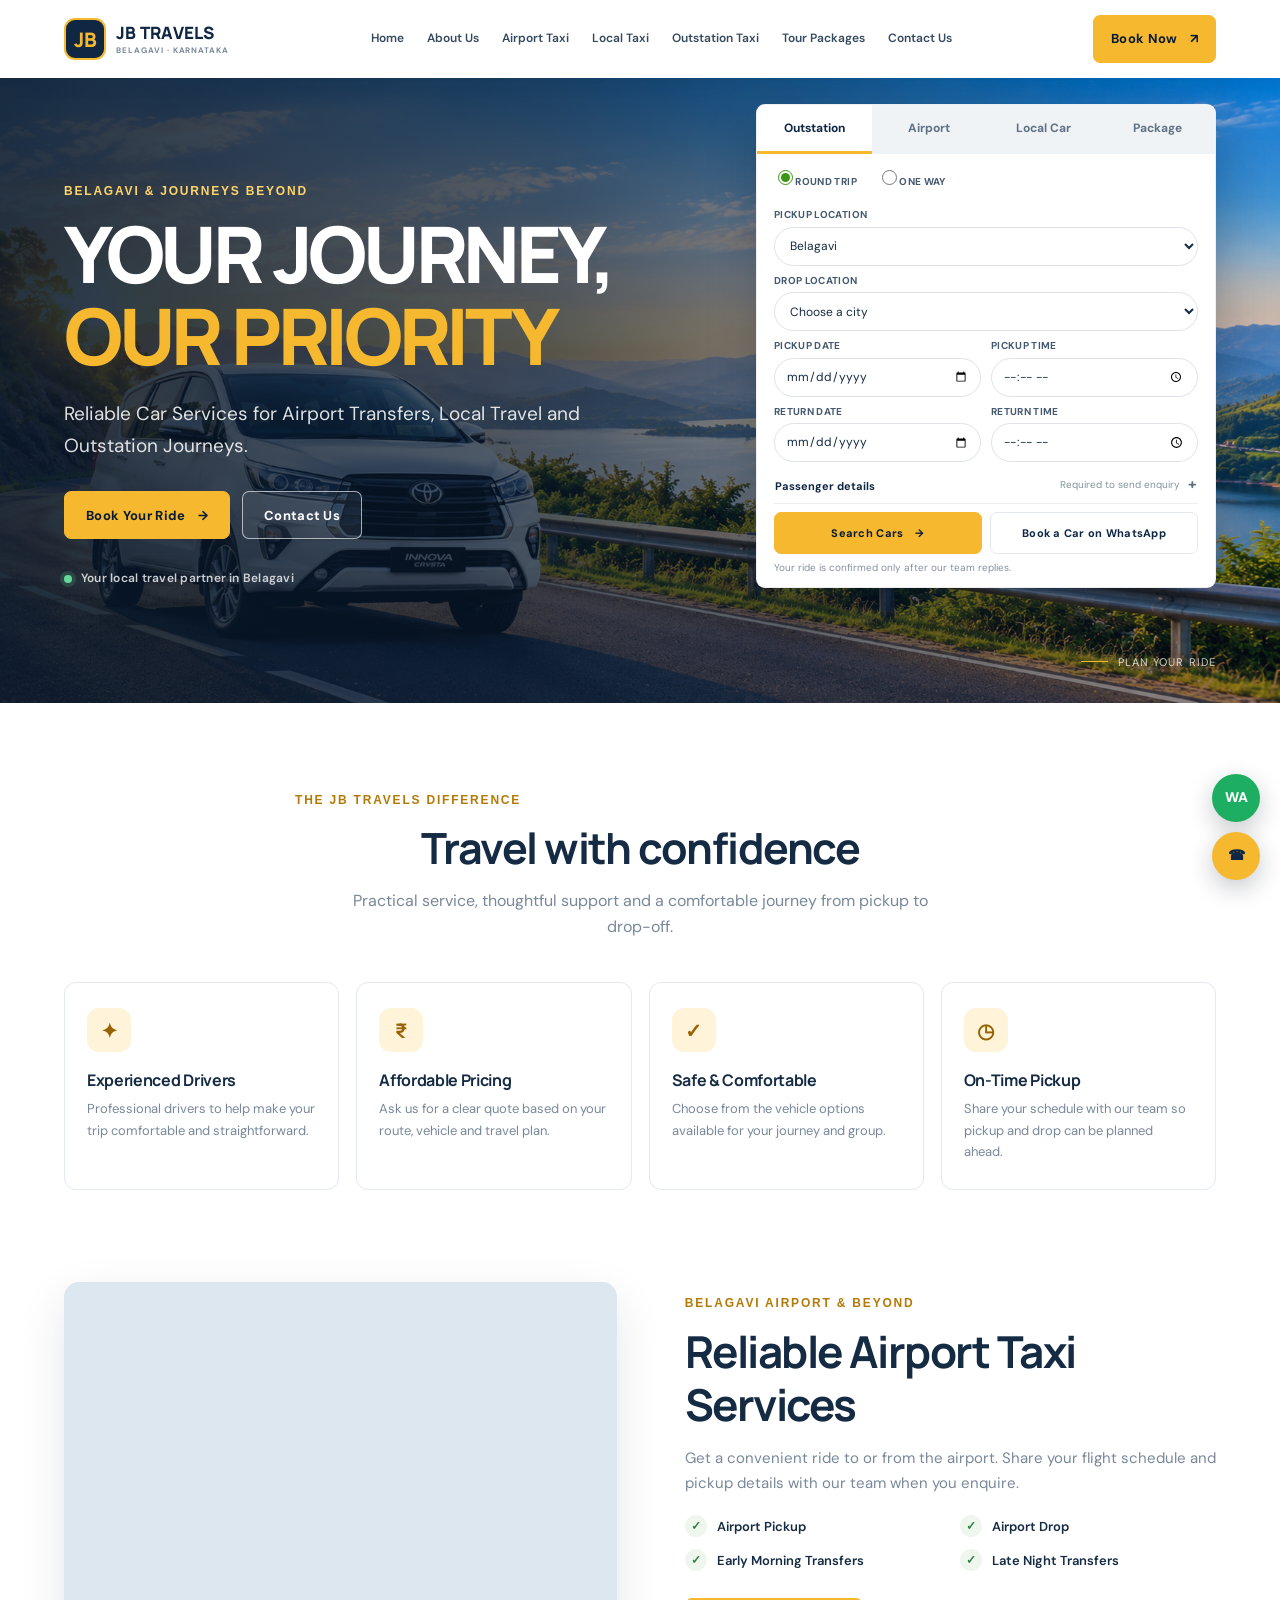
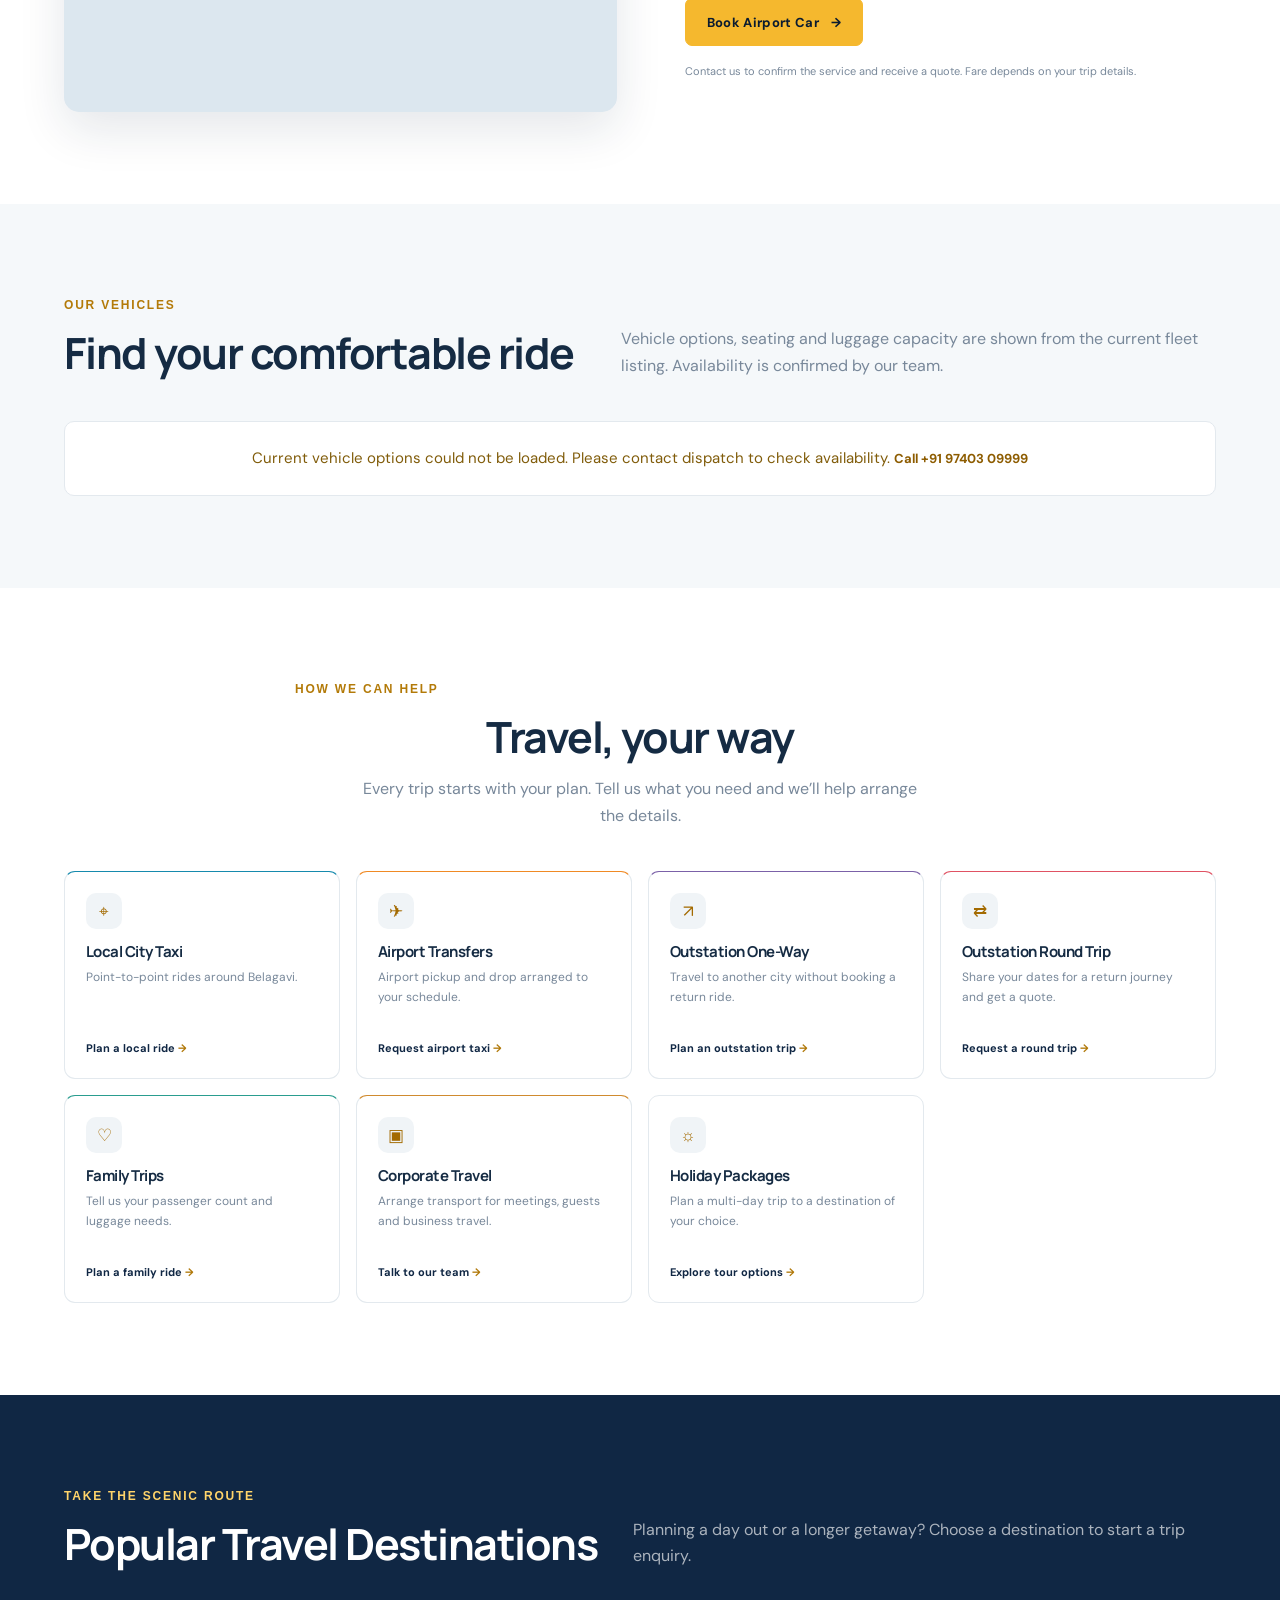
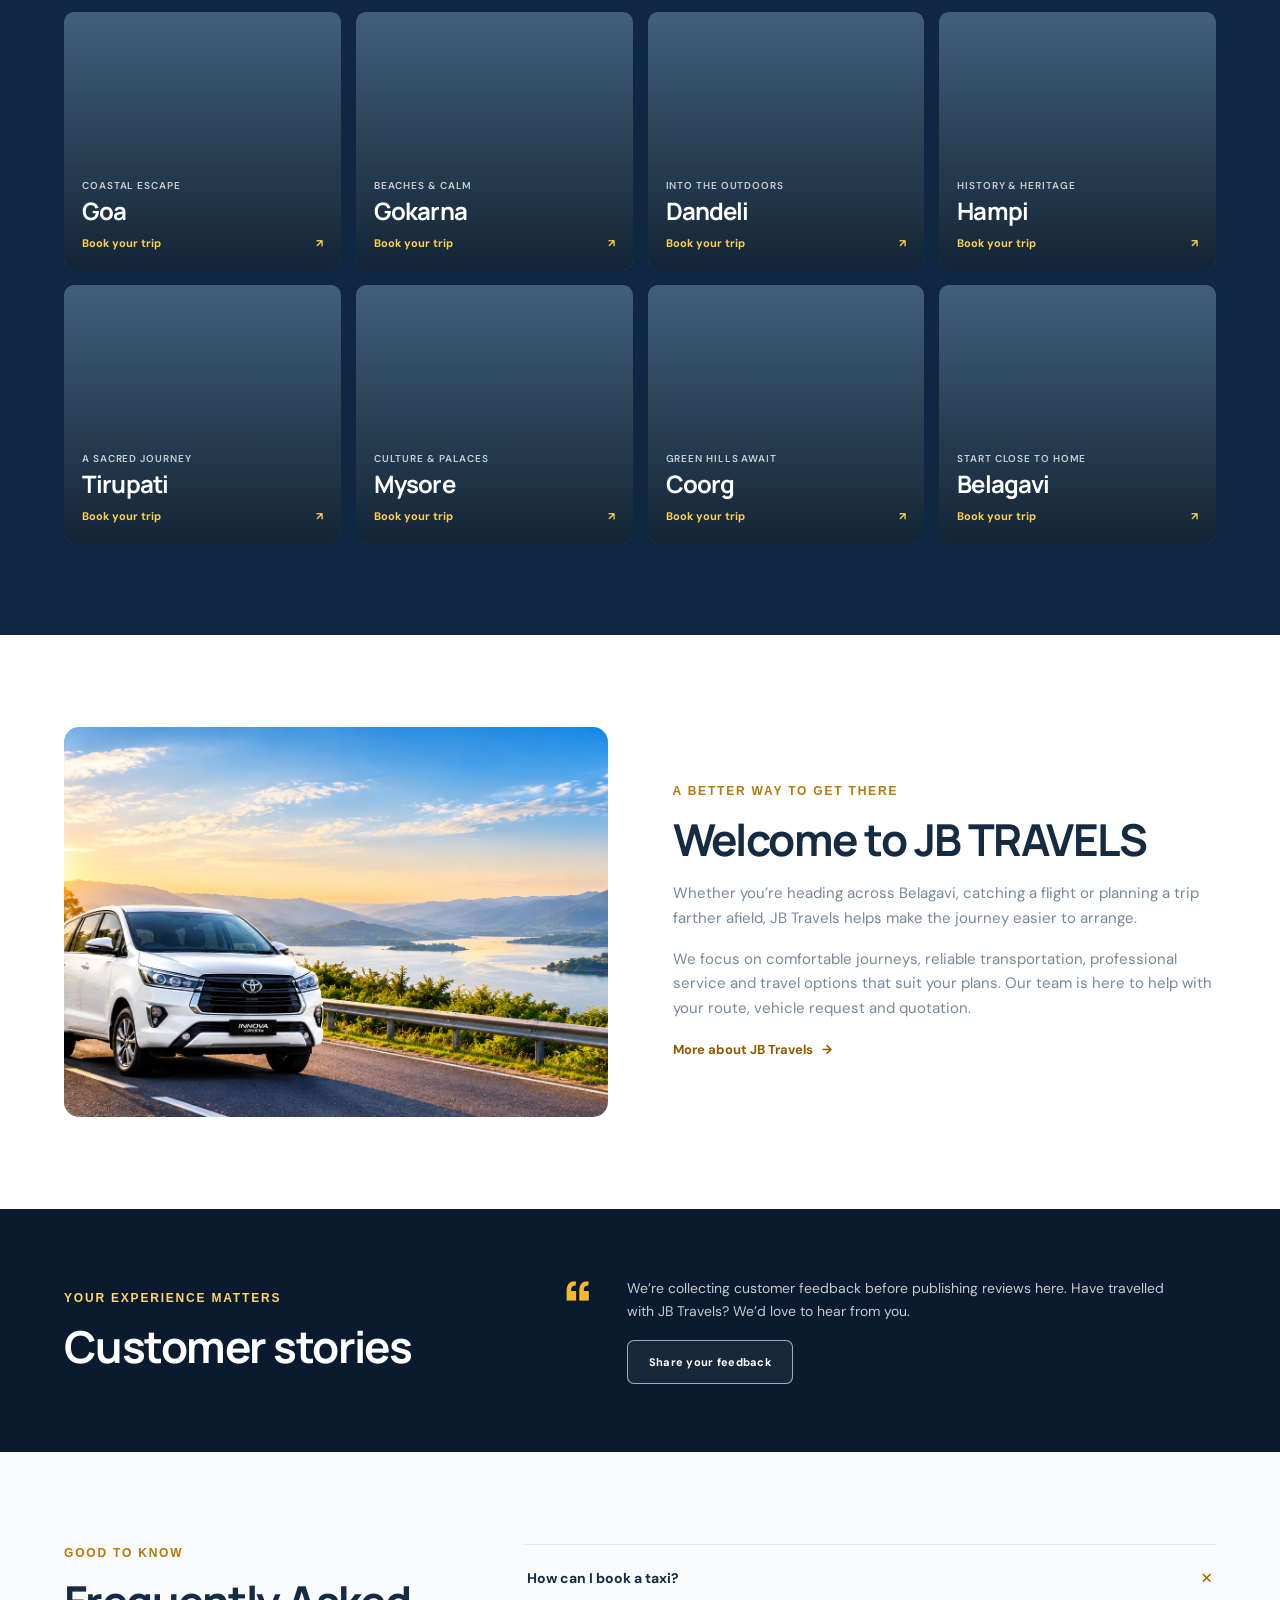
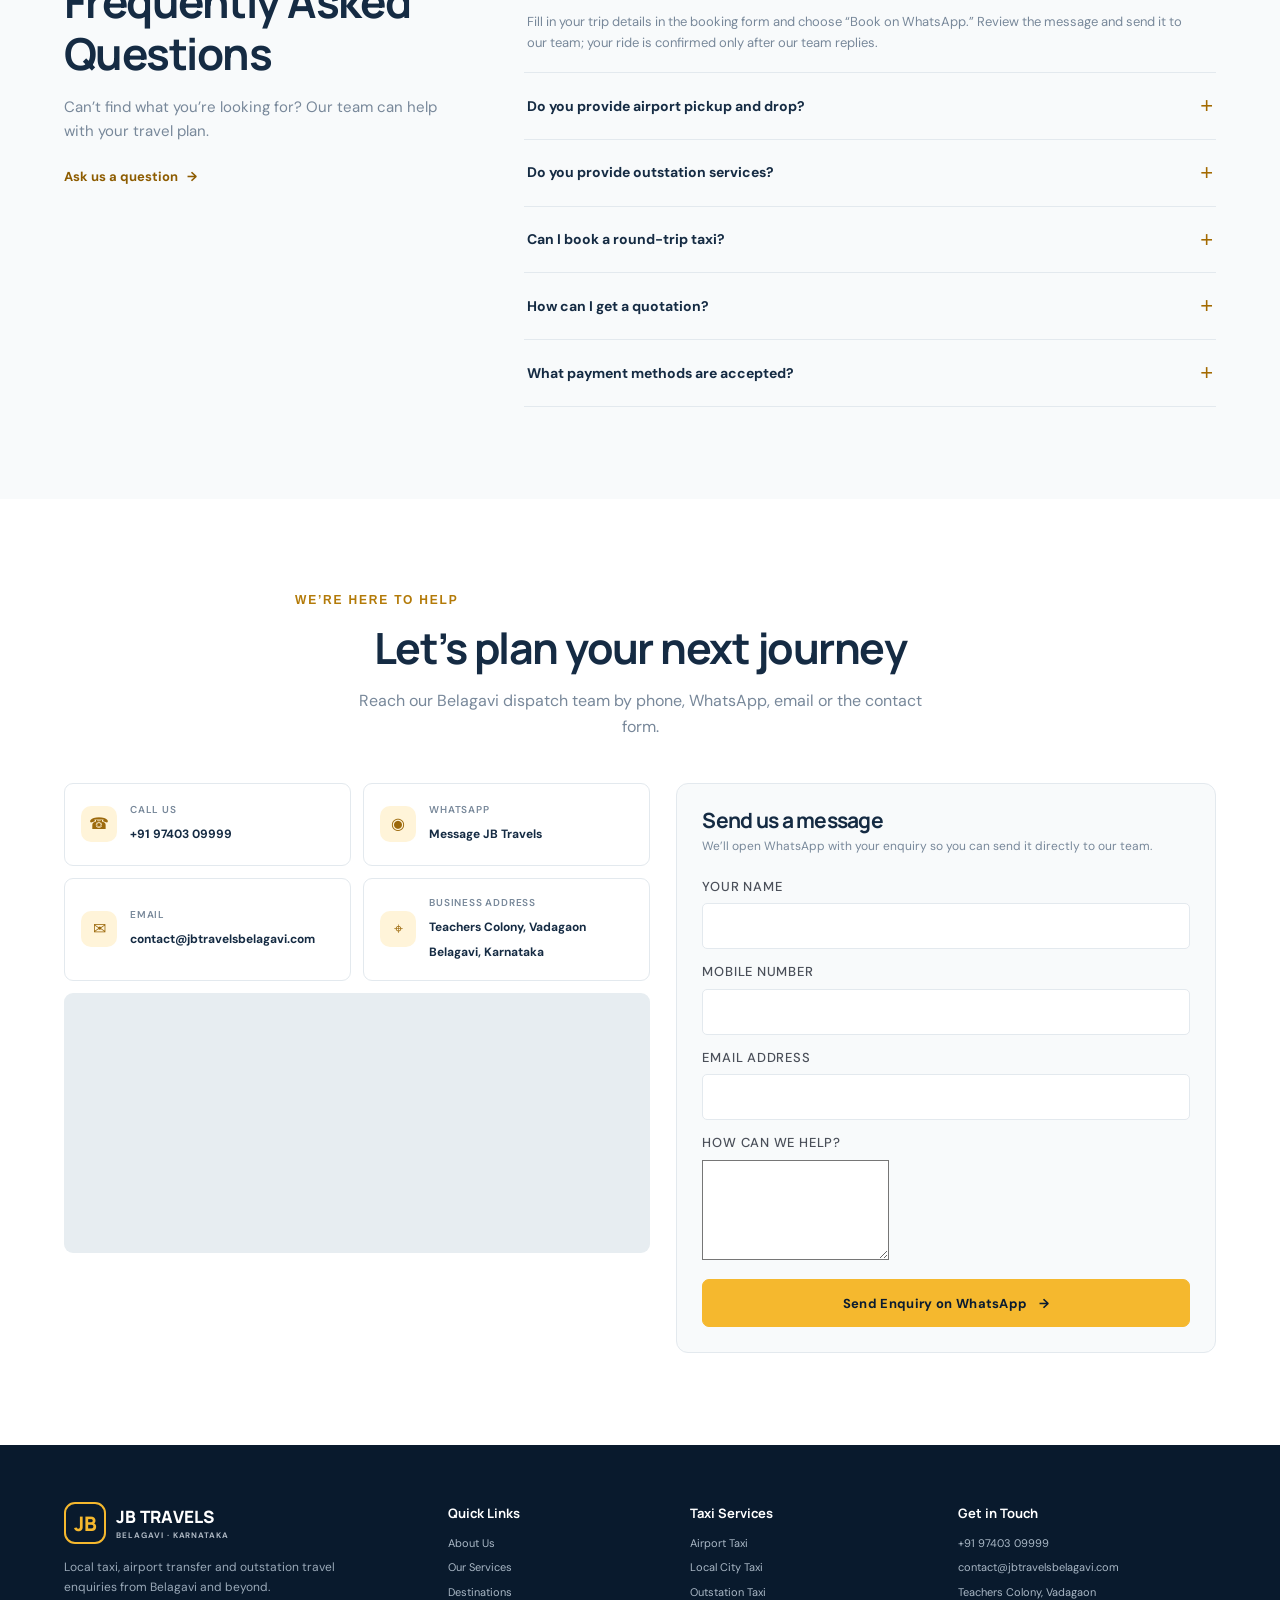
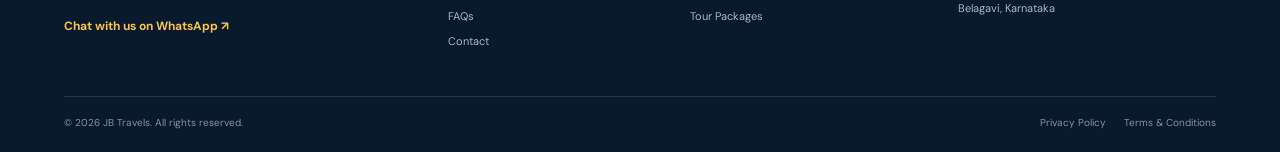
==== commit 7776ef52: "save theme changes data" ====
--- a/index.html
+++ b/index.html
@@ -60,7 +60,7 @@
       <div class="wrap hero-content">
         <p class="eyebrow">Belagavi &amp; journeys beyond</p>
         <h1>Your Journey,<br><em>Our Priority</em></h1>
-        <p class="hero-copy">Reliable Taxi Services for Airport Transfers, Local Travel and Outstation Journeys.</p>
+        <p class="hero-copy">Reliable Car Services for Airport Transfers, Local Travel and Outstation Journeys.</p>
         <div class="hero-actions">
           <a class="btn btn-yellow" href="#book">Book Your Ride <span aria-hidden="true">→</span></a>
           <a class="btn btn-outline-light" href="#contact">Contact Us</a>
@@ -70,94 +70,102 @@
       <a class="hero-scroll" href="#book" aria-label="Scroll to booking form"><span></span> Plan your ride</a>
     </section>
 
-    <section class="booking-section" id="book" aria-labelledby="booking-title">
-      <div class="wrap booking-wrap">
-        <div class="booking-intro">
-          <p class="eyebrow">Start your trip</p>
-          <h2 id="booking-title">Where would you like to go?</h2>
-          <p>Share your travel details and we’ll help plan the right ride. Your request opens in WhatsApp for you to send to our team.</p>
-          <div class="booking-callout"><span aria-hidden="true">✦</span><span>Need help? <a href="tel:+919740309999">Call +91 97403 09999</a></span></div>
-        </div>
-        <div class="booking-card">
-          <div class="booking-tabs" role="tablist" aria-label="Choose a service">
-            <button type="button" class="active" id="tab-local" role="tab" aria-selected="true" aria-controls="bookingPanel" data-tab="local">Local Taxi</button>
-            <button type="button" id="tab-outstation" role="tab" aria-selected="false" aria-controls="bookingPanel" data-tab="outstation">Outstation Taxi</button>
-            <button type="button" id="tab-package" role="tab" aria-selected="false" aria-controls="bookingPanel" data-tab="package">Tour Packages</button>
-          </div>
-          <form class="booking-form" id="bookingForm" novalidate>
-            <input type="hidden" name="service" id="tripType" value="local">
-            <input type="hidden" name="preferred_vehicle" id="preferredVehicle" value="">
-            <div id="bookingPanel" role="tabpanel" aria-labelledby="tab-local">
+    <section class="booking-section" id="book" aria-label="Book a car">
+      <div class="booking-card">
+        <div class="booking-tabs" role="tablist" aria-label="Choose a car service">
+          <button type="button" class="active" id="tab-outstation" role="tab" aria-selected="true" aria-controls="bookingPanel" data-tab="outstation">Outstation</button>
+          <button type="button" id="tab-airport" role="tab" aria-selected="false" aria-controls="bookingPanel" data-tab="airport">Airport</button>
+          <button type="button" id="tab-local" role="tab" aria-selected="false" aria-controls="bookingPanel" data-tab="local">Local Car</button>
+          <button type="button" id="tab-package" role="tab" aria-selected="false" aria-controls="bookingPanel" data-tab="package">Package</button>
+        </div>
+        <form class="booking-form" id="bookingForm" novalidate>
+          <input type="hidden" name="service" id="tripType" value="outstation">
+          <input type="hidden" name="preferred_vehicle" id="preferredVehicle" value="">
+          <div id="bookingPanel" role="tabpanel" aria-labelledby="tab-outstation">
+            <div class="form-grid">
+              <fieldset class="field field-full trip-options-field" data-show="outstation,airport">
+                <legend class="visually-hidden">Trip type</legend>
+                <div class="trip-options" role="radiogroup" aria-label="Trip type">
+                  <label class="trip-radio" for="journeyRound">
+                    <input type="radio" id="journeyRound" name="journey_type" value="Round Trip" checked required>
+                    <span>Round Trip</span>
+                  </label>
+                  <label class="trip-radio" for="journeyOneWay">
+                    <input type="radio" id="journeyOneWay" name="journey_type" value="One Way">
+                    <span>One Way</span>
+                  </label>
+                </div>
+              </fieldset>
+              <div class="field field-full" data-show="local,outstation,airport,package">
+                <label for="pickup">Pickup Location</label>
+                <select id="pickup" name="pickup" required>
+                  <option value="Belagavi">Belagavi</option>
+                </select>
+              </div>
+              <div class="field field-full" data-show="local,outstation,airport">
+                <label for="drop">Drop Location</label>
+                <select id="drop" name="drop" required>
+                  <option value="">Choose a destination</option>
+                </select>
+              </div>
+              <div class="field field-full" data-show="package">
+                <label for="destination">Tour Destination</label>
+                <select id="destination" name="destination" required>
+                  <option value="">Choose a destination</option>
+                  <option>Goa</option><option>Gokarna</option><option>Dandeli</option><option>Hampi</option>
+                  <option>Tirupati</option><option>Mysore</option><option>Coorg</option><option>Belagavi</option>
+                </select>
+              </div>
+              <div class="field" data-show="local,outstation,airport,package">
+                <label for="date">Pickup Date</label>
+                <input type="date" id="date" name="date" required>
+              </div>
+              <div class="field" data-show="local,outstation,airport">
+                <label for="time">Pickup Time</label>
+                <input type="time" id="time" name="time" required>
+              </div>
+              <div class="field" data-show="outstation,airport" id="returnDateField" hidden>
+                <label for="returnDate">Return Date</label>
+                <input type="date" id="returnDate" name="return_date">
+              </div>
+              <div class="field" data-show="outstation,airport" id="returnTimeField" hidden>
+                <label for="returnTime">Return Time</label>
+                <input type="time" id="returnTime" name="return_time">
+              </div>
+              <div class="field" data-show="package">
+                <label for="days">Number of Days</label>
+                <input type="number" id="days" name="days" min="1" max="60" placeholder="e.g. 3" required>
+              </div>
+              <div class="field" data-show="package">
+                <label for="passengers">Number of Passengers</label>
+                <input type="number" id="passengers" name="passengers" min="1" max="50" placeholder="e.g. 4" required>
+              </div>
+            </div>
+            <details class="booking-contact-details" id="bookingContactDetails">
+              <summary>Passenger details <span>Required to send enquiry</span></summary>
               <div class="form-grid">
-                <div class="field" data-show="local,outstation,package">
-                  <label for="pickup">Pickup Location</label>
-                  <select id="pickup" name="pickup" required>
-                    <option value="Belagavi">Belagavi</option>
-                  </select>
-                </div>
-                <div class="field" data-show="local,outstation">
-                  <label for="drop">Drop Location</label>
-                  <select id="drop" name="drop" required>
-                    <option value="">Choose a destination</option>
-                  </select>
-                </div>
-                <div class="field" data-show="package">
-                  <label for="destination">Tour Destination</label>
-                  <select id="destination" name="destination" required>
-                    <option value="">Choose a destination</option>
-                    <option>Goa</option><option>Gokarna</option><option>Dandeli</option><option>Hampi</option>
-                    <option>Tirupati</option><option>Mysore</option><option>Coorg</option><option>Belagavi</option>
-                  </select>
-                </div>
-                <div class="field" data-show="local,outstation,package">
-                  <label for="date">Travel Date</label>
-                  <input type="date" id="date" name="date" required>
-                </div>
-                <div class="field" data-show="local,outstation">
-                  <label for="time">Pickup Time</label>
-                  <input type="time" id="time" name="time" required>
-                </div>
-                <div class="field" data-show="outstation">
-                  <label for="journeyType">Journey Type</label>
-                  <select id="journeyType" name="journey_type">
-                    <option value="One Way">One Way</option>
-                    <option value="Round Trip">Round Trip</option>
-                  </select>
-                </div>
-                <div class="field" data-show="outstation" id="returnDateField" hidden>
-                  <label for="returnDate">Return Date</label>
-                  <input type="date" id="returnDate" name="return_date">
-                </div>
-                <div class="field" data-show="package">
-                  <label for="days">Number of Days</label>
-                  <input type="number" id="days" name="days" min="1" max="60" placeholder="e.g. 3" required>
-                </div>
-                <div class="field" data-show="package">
-                  <label for="passengers">Number of Passengers</label>
-                  <input type="number" id="passengers" name="passengers" min="1" max="50" placeholder="e.g. 4" required>
-                </div>
-                <div class="field" data-show="local,outstation,package">
+                <div class="field">
                   <label for="passengerName">Passenger Name</label>
                   <input type="text" id="passengerName" name="name" autocomplete="name" maxlength="100" placeholder="Your name" required>
                 </div>
-                <div class="field" data-show="local,outstation,package">
+                <div class="field">
                   <label for="mobile">Mobile Number</label>
                   <input type="tel" id="mobile" name="phone" autocomplete="tel" inputmode="numeric" pattern="[0-9]{10}" maxlength="10" placeholder="10-digit number" required>
                 </div>
-                <div class="field field-wide" data-show="local,outstation,package">
+                <div class="field field-full">
                   <label for="email">Email Address <span class="optional">(optional)</span></label>
                   <input type="email" id="email" name="email" autocomplete="email" maxlength="150" placeholder="you@example.com">
                 </div>
               </div>
-              <div class="booking-actions">
-                <button type="submit" class="btn btn-yellow btn-block" id="bookWhatsapp">Book on WhatsApp <span aria-hidden="true">↗</span></button>
-                <button type="button" class="btn btn-search" id="searchCars">Compare available cars</button>
-              </div>
-              <p class="booking-disclaimer">Your ride is not confirmed until our team replies. WhatsApp will open with your enquiry ready to send.</p>
-              <div class="form-msg" id="bookingMsg" role="status" aria-live="polite"></div>
+            </details>
+            <div class="booking-actions">
+              <button type="button" class="btn btn-yellow" id="searchCars">Search Cars <span aria-hidden="true">→</span></button>
+              <button type="submit" class="btn btn-search" id="bookWhatsapp">Book a Car on WhatsApp</button>
             </div>
-          </form>
-        </div>
+            <p class="booking-disclaimer">Your ride is confirmed only after our team replies.</p>
+            <div class="form-msg" id="bookingMsg" role="status" aria-live="polite"></div>
+          </div>
+        </form>
       </div>
     </section>
 
@@ -190,7 +198,7 @@
             <li><span aria-hidden="true">✓</span> Early Morning Transfers</li>
             <li><span aria-hidden="true">✓</span> Late Night Transfers</li>
           </ul>
-          <a class="btn btn-yellow" href="#book" data-book-tab="local" data-airport-pickup="true">Book Airport Taxi <span aria-hidden="true">→</span></a>
+          <a class="btn btn-yellow" href="#book" data-book-tab="airport" data-airport-pickup="true">Book Airport Car <span aria-hidden="true">→</span></a>
           <p class="fine-print">Contact us to confirm the service and receive a quote. Fare depends on your trip details.</p>
         </div>
       </div>
@@ -307,14 +315,14 @@
               <iframe title="Map showing Teachers Colony, Vadagaon, Belagavi" src="https://www.google.com/maps?q=Teachers+Colony+Vadagaon+Belagavi+Karnataka&amp;output=embed" loading="lazy" referrerpolicy="no-referrer-when-downgrade"></iframe>
             </div>
           </div>
-          <form class="contact-form contact-card" id="contactForm" data-endpoint="api/contact.php">
+          <form class="contact-form contact-card" id="contactForm">
             <h3>Send us a message</h3>
-            <p>We’ll get back to you about your enquiry.</p>
+            <p>We’ll open WhatsApp with your enquiry so you can send it directly to our team.</p>
             <div class="field"><label for="cName">Your Name</label><input type="text" id="cName" name="name" autocomplete="name" maxlength="100" required></div>
             <div class="field"><label for="cPhone">Mobile Number</label><input type="tel" id="cPhone" name="phone" autocomplete="tel" inputmode="numeric" pattern="[0-9]{10}" maxlength="10" required></div>
             <div class="field"><label for="cEmail">Email Address</label><input type="email" id="cEmail" name="email" autocomplete="email" maxlength="150" required></div>
             <div class="field"><label for="cMsg">How can we help?</label><textarea id="cMsg" name="message" rows="4" maxlength="2000" required></textarea></div>
-            <button type="submit" class="btn btn-yellow btn-block">Send Enquiry <span aria-hidden="true">→</span></button>
+            <button type="submit" class="btn btn-yellow btn-block">Send Enquiry on WhatsApp <span aria-hidden="true">→</span></button>
             <div class="form-msg" id="contactMsg" role="status" aria-live="polite"></div>
           </form>
         </div>
--- a/assets/css/app.css
+++ b/assets/css/app.css
@@ -294,6 +294,7 @@
 .contact-info .row div span{ display:block; font-size:13px; font-weight:var(--weight-medium); color:#9aa1ad; text-transform:uppercase; letter-spacing:0.06em; }
 .form-msg{ margin-top:12px; font-size:13.5px; font-weight:600; padding:10px 14px; border-radius:5px; display:none; }
 .form-msg.ok{ display:block; background:rgba(25,195,125,0.12); color:var(--meter-dim); }
+.form-msg a{ color:inherit; font-weight:var(--weight-bold); text-decoration:underline; text-underline-offset:2px; }
 .form-msg.err{ display:block; background:rgba(220,60,60,0.1); color:#c23b3b; }
 
 /* ---------- footer ---------- */
--- a/assets/css/home.css
+++ b/assets/css/home.css
@@ -26,6 +26,7 @@
 body h1, body h2, body h3, body h4, body h5 { color: var(--text); font-family: Manrope, sans-serif; letter-spacing: -.035em; }
 body a { text-decoration: none; }
 body button { cursor: pointer; }
+main { position: relative; }
 .wrap { max-width: 1200px; padding-right: 24px; padding-left: 24px; }
 .skip-link {
   position: fixed; top: 8px; left: 8px; z-index: 100;
@@ -80,12 +81,12 @@
 
 /* Hero */
 .hero {
-  min-height: 600px; position: relative; display: flex; align-items: center; overflow: hidden;
-  padding: 78px 0 92px; color: var(--white);
+  min-height: 625px; position: relative; display: flex; align-items: center; overflow: hidden;
+  padding: 42px 0 52px; color: var(--white);
   background: #244665 url("../images/roadlake.jpeg") center 48% / cover no-repeat;
 }
 .hero-shade { position: absolute; inset: 0; background: linear-gradient(90deg, rgba(7,23,42,.88) 0%, rgba(7,23,42,.68) 43%, rgba(7,23,42,.13) 100%), linear-gradient(0deg, rgba(7,23,42,.35), transparent 45%); }
-.hero-content { position: relative; z-index: 1; width: 100%; }
+.hero-content { position: relative; z-index: 1; width: 100%; padding-right: 510px; }
 .hero .eyebrow { color: #ffd46a; }
 .hero h1 { max-width: 690px; color: var(--white); font-size: clamp(48px, 7vw, 78px); font-weight: 800; line-height: 1.05; letter-spacing: -.055em; }
 .hero h1 em { color: var(--gold); font-style: normal; }
@@ -96,38 +97,62 @@
 .hero-scroll { position: absolute; right: max(24px, calc((100vw - 1152px)/2)); bottom: 32px; z-index: 2; display: flex; align-items: center; gap: 10px; color: rgba(255,255,255,.78); font-size: 11px; letter-spacing: .1em; text-transform: uppercase; }
 .hero-scroll span { width: 27px; height: 1px; background: var(--gold); }
 
+/* Interior pages */
+.subpage-hero { padding: 76px 0 70px; background: linear-gradient(115deg, var(--navy-deep), var(--navy-soft)); color: #fff; }
+.subpage-hero h1 { max-width: 760px; margin: 0; color: #fff; font-size: clamp(38px, 5vw, 58px); line-height: 1.12; }
+.subpage-hero > .wrap > p:last-child { max-width: 650px; margin: 17px 0 0; color: rgba(255,255,255,.78); font-size: 16px; }
+.subpage-hero .eyebrow { color: #ffd46a; }
+.legal-content { background: var(--surface); }
+.legal-card { max-width: 900px; box-sizing: border-box; margin: 0 auto; padding: clamp(24px, 5vw, 54px); border: 1px solid var(--line); border-radius: 14px; background: #fff; box-shadow: var(--shadow); }
+.legal-updated { margin: 0 0 26px; color: var(--muted); font-size: 12px; font-weight: 700; }
+.legal-card h2 { margin: 34px 0 10px; font-size: clamp(22px, 3vw, 29px); line-height: 1.25; }
+.legal-card h2:first-of-type { margin-top: 0; }
+.legal-card p, .legal-card li { color: var(--body); font-size: 15px; line-height: 1.8; }
+.legal-card p { margin: 12px 0; }
+.legal-card a { color: #9c690c; font-weight: 700; text-decoration: underline; text-underline-offset: 3px; }
+.legal-list { margin: 16px 0 0; padding: 0; list-style: none; counter-reset: legal; }
+.legal-list li { position: relative; margin: 15px 0; padding-left: 42px; counter-increment: legal; }
+.legal-list li::before { position: absolute; top: 1px; left: 0; display: grid; width: 28px; height: 28px; place-items: center; border-radius: 50%; background: #fff2cc; color: #8d5c00; content: counter(legal); font-size: 12px; font-weight: 800; }
+
 /* Booking */
-.booking-section { position: relative; z-index: 3; margin-top: -1px; padding: 0 0 82px; background: var(--surface); }
-.booking-wrap { display: grid; grid-template-columns: .78fr 1.22fr; align-items: center; gap: 54px; }
-.booking-intro h2 { max-width: 400px; margin: 0; color: var(--navy); font-size: clamp(32px, 4vw, 43px); line-height: 1.15; }
-.booking-intro > p:not(.eyebrow) { max-width: 420px; margin: 16px 0 25px; color: var(--muted); font-size: 15px; }
-.booking-callout { display: flex; align-items: center; gap: 10px; font-size: 13px; color: var(--body); }
-.booking-callout > span:first-child { display: grid; width: 34px; height: 34px; place-items: center; border-radius: 50%; background: #fff2d5; color: #a66c00; }
-.booking-callout a { color: var(--navy); font-weight: 700; }
-.booking-card { margin-top: -45px; padding: 0; overflow: hidden; border: 1px solid rgba(16,39,68,.08); border-radius: 14px; background: var(--white); box-shadow: var(--shadow); }
-.booking-tabs { display: grid; grid-template-columns: repeat(3, 1fr); background: #eff3f6; }
-.booking-tabs button { position: relative; min-height: 57px; padding: 12px 8px; border: 0; border-bottom: 3px solid transparent; background: transparent; color: #607185; font-size: 13px; font-weight: 700; }
+.booking-section { position: absolute; z-index: 4; top: 26px; right: max(24px, calc((100% - 1200px)/2 + 24px)); width: min(460px, calc(50vw - 32px)); }
+.booking-card { padding: 0; overflow: hidden; border: 1px solid rgba(16,39,68,.08); border-radius: 9px; background: var(--white); box-shadow: 0 18px 48px rgba(8,24,43,.27); }
+.booking-tabs { display: grid; grid-template-columns: repeat(4, 1fr); background: #eff3f6; }
+.booking-tabs button { position: relative; min-height: 49px; padding: 9px 5px; border: 0; border-bottom: 3px solid transparent; background: transparent; color: #607185; font-size: 12px; font-weight: 700; }
 .booking-tabs button:hover { color: var(--navy); }
 .booking-tabs button.active { border-bottom-color: var(--gold); background: var(--white); color: var(--navy); }
-.booking-form { padding: 24px 25px 20px; }
-.form-grid { display: grid; grid-template-columns: 1fr 1fr; gap: 0 14px; }
-.field { min-width: 0; margin-bottom: 13px; }
+.booking-form { padding: 12px 17px 11px; }
+.booking-card .form-grid { display: grid; grid-template-columns: 1fr 1fr; gap: 0 10px; }
+.booking-card .field { min-width: 0; margin-bottom: 7px; }
 .field[hidden] { display: none !important; }
-.field label { display: block; margin-bottom: 6px; color: #45596e; font-size: 11px; font-weight: 700; letter-spacing: .045em; text-transform: uppercase; }
-.field input, .field select, .field textarea {
-  width: 100%; min-height: 45px; padding: 10px 12px; border: 1px solid #dfe6ec; border-radius: 6px;
-  background: #fff; color: var(--text); font-size: 13px; line-height: 1.4;
-}
-.field input::placeholder, .field textarea::placeholder { color: #a7b2bd; }
-.field input:focus, .field select:focus, .field textarea:focus { outline: 3px solid rgba(245,184,46,.25); border-color: var(--gold-dark); }
-.field-wide { grid-column: 1 / -1; }
+.booking-card .field label { display: block; margin-bottom: 3px; color: #45596e; font-size: 10px; font-weight: 700; letter-spacing: .035em; text-transform: uppercase; }
+.booking-card .field input, .booking-card .field select, .booking-card .field textarea {
+  width: 100%; min-height: 39px; padding: 8px 11px; border: 1px solid #dfe3e7; border-radius: 22px;
+  background: #fff; color: var(--text); font-size: 12px; line-height: 1.35;
+}
+.booking-card .field input::placeholder, .booking-card .field textarea::placeholder { color: #a7b2bd; }
+.booking-card .field input:focus, .booking-card .field select:focus, .booking-card .field textarea:focus { outline: 3px solid rgba(245,184,46,.25); border-color: var(--gold-dark); }
+.booking-card .field-full { grid-column: 1 / -1; }
 .field .optional { color: #98a5b2; font-size: 10px; font-weight: 500; text-transform: none; }
-.booking-actions { display: grid; grid-template-columns: 1.1fr .9fr; gap: 11px; margin-top: 4px; }
+.trip-options-field { padding: 0; border: 0; }
+.visually-hidden { position: absolute; width: 1px; height: 1px; padding: 0; margin: -1px; overflow: hidden; clip: rect(0,0,0,0); white-space: nowrap; border: 0; }
+.trip-options { display: flex; align-items: center; gap: 25px; min-height: 34px; padding: 0 2px 3px; }
+.trip-radio { display: inline-flex; align-items: center; gap: 8px; color: var(--text); font-size: 12px; cursor: pointer; }
+.booking-card .trip-options .trip-radio input { width: 15px; height: 15px; min-height: 0; flex: 0 0 15px; margin: 0; padding: 0; border: 0; border-radius: 50%; background: transparent; accent-color: #3b9615; }
+.booking-contact-details { margin: 0 0 8px; border-bottom: 1px solid #edf0f2; }
+.booking-contact-details summary { display: flex; justify-content: space-between; gap: 8px; padding: 8px 1px; color: var(--navy); font-size: 11px; font-weight: 700; cursor: pointer; list-style: none; }
+.booking-contact-details summary::-webkit-details-marker { display: none; }
+.booking-contact-details summary::after { content: "+"; color: #5e7082; font-size: 15px; line-height: 1; }
+.booking-contact-details[open] summary::after { content: "−"; }
+.booking-contact-details summary span { margin-left: auto; color: #8593a0; font-size: 10px; font-weight: 400; }
+.booking-contact-details[open] .form-grid { padding-top: 9px; }
+.booking-actions { display: grid; grid-template-columns: 1fr 1fr; gap: 8px; margin-top: 5px; }
 .booking-actions.is-single { grid-template-columns: 1fr; }
 .booking-actions [hidden] { display: none !important; }
-.btn-search { min-height: 48px; border-color: var(--line); background: #fff; color: var(--navy); font-size: 12px; }
+.booking-actions .btn { min-height: 42px; padding: 9px 12px; font-size: 11px; }
+.btn-search { min-height: 42px; border-color: var(--line); background: #fff; color: var(--navy); font-size: 11px; }
 .btn-search:hover { border-color: var(--navy); background: #f8fafb; }
-.booking-disclaimer { margin: 12px 0 0; color: #8391a0; font-size: 11px; line-height: 1.55; }
+.booking-disclaimer { margin: 7px 0 0; color: #8391a0; font-size: 10px; line-height: 1.45; }
 
 /* Benefits */
 .benefits-section { padding-top: 88px; }
@@ -233,6 +258,7 @@
 .form-msg { display: none; margin-top: 12px; padding: 10px 12px; border-radius: 6px; font-size: 12px; }
 .form-msg.ok { display: block; background: #e9f7ee; color: #21643b; }
 .form-msg.err { display: block; background: #fff0ef; color: #a5352c; }
+.form-msg a { color: inherit; font-weight: 700; text-decoration: underline; text-underline-offset: 2px; }
 
 /* Footer */
 .site-footer { padding: 57px 0 20px; background: #091a2d; color: #aab8c6; }
@@ -269,10 +295,8 @@
 }
 @media (max-width: 960px) {
   .site-header .nav-toggle { margin-left: auto; }
-  .booking-wrap { grid-template-columns: 1fr; gap: 25px; }
-  .booking-intro h2 { max-width: 650px; }
-  .booking-intro > p:not(.eyebrow) { max-width: 650px; margin-bottom: 15px; }
-  .booking-card { margin-top: 0; }
+  .hero-content { padding-right: 475px; }
+  .booking-section { right: 24px; width: min(430px, calc(50vw - 28px)); }
   .benefit-grid, .service-grid { grid-template-columns: repeat(2, 1fr); }
   .airport-layout, .about-layout { gap: 36px; }
   .destination-grid { grid-template-columns: repeat(4, 1fr); }
@@ -281,7 +305,7 @@
   .faq-layout { gap: 38px; }
   .footer-grid { grid-template-columns: repeat(2, 1fr); }
 }
-@media (max-width: 700px) {
+@media (max-width: 820px) {
   .wrap { padding-right: 18px; padding-left: 18px; }
   .section { padding: 67px 0; }
   .site-header .header-inner { min-height: 68px; gap: 11px; }
@@ -291,16 +315,15 @@
   .site-header .logo .word small { font-size: 7px; }
   .site-header .nav-toggle { width: 38px; height: 38px; }
   .site-header .nav-links.is-open { padding-right: 18px; padding-left: 18px; }
-  .hero { min-height: 535px; padding: 72px 0 76px; background-position: 45% center; }
+  .hero { min-height: 970px; align-items: flex-start; padding: 0; background-position: 45% center; }
   .hero-shade { background: linear-gradient(90deg, rgba(7,23,42,.83), rgba(7,23,42,.48)), linear-gradient(0deg, rgba(7,23,42,.4), transparent 65%); }
   .hero h1 { font-size: clamp(45px, 12vw, 64px); }
   .hero-copy { max-width: 460px; font-size: 16px; }
   .hero-scroll { display: none; }
-  .booking-section { padding-bottom: 54px; }
-  .booking-wrap { gap: 20px; }
-  .booking-form { padding: 17px 16px; }
-  .booking-tabs button { min-height: 52px; font-size: 11px; }
-  .form-grid { gap: 0 10px; }
+  .hero-content { padding: 600px 18px 44px; }
+  .booking-section { top: 16px; right: auto; left: 50%; width: min(460px, calc(100% - 32px)); transform: translateX(-50%); }
+  .booking-form { padding: 12px 14px; }
+  .booking-tabs button { min-height: 46px; padding-right: 2px; padding-left: 2px; font-size: 10px; }
   .booking-actions { grid-template-columns: 1fr; }
   .benefit-grid { grid-template-columns: 1fr 1fr; gap: 10px; }
   .benefit-card { min-height: 194px; padding: 18px 15px; }
